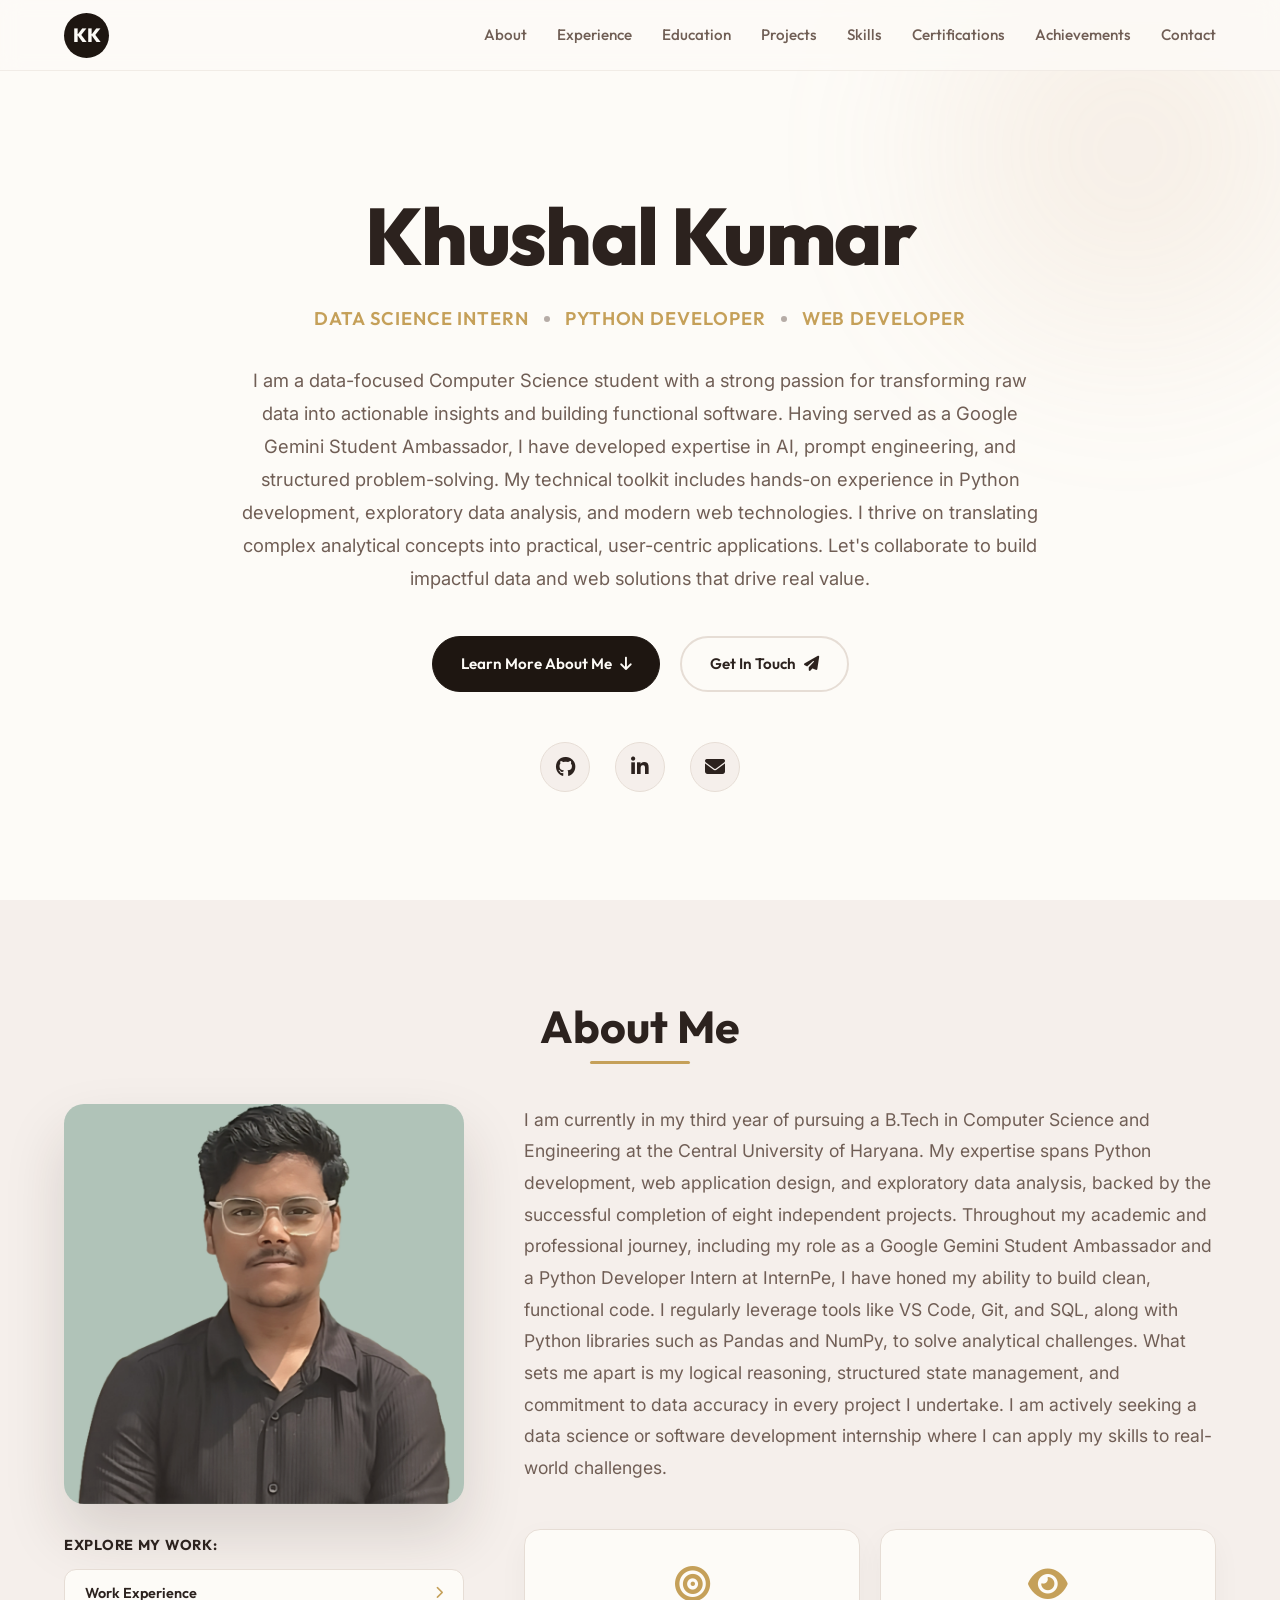
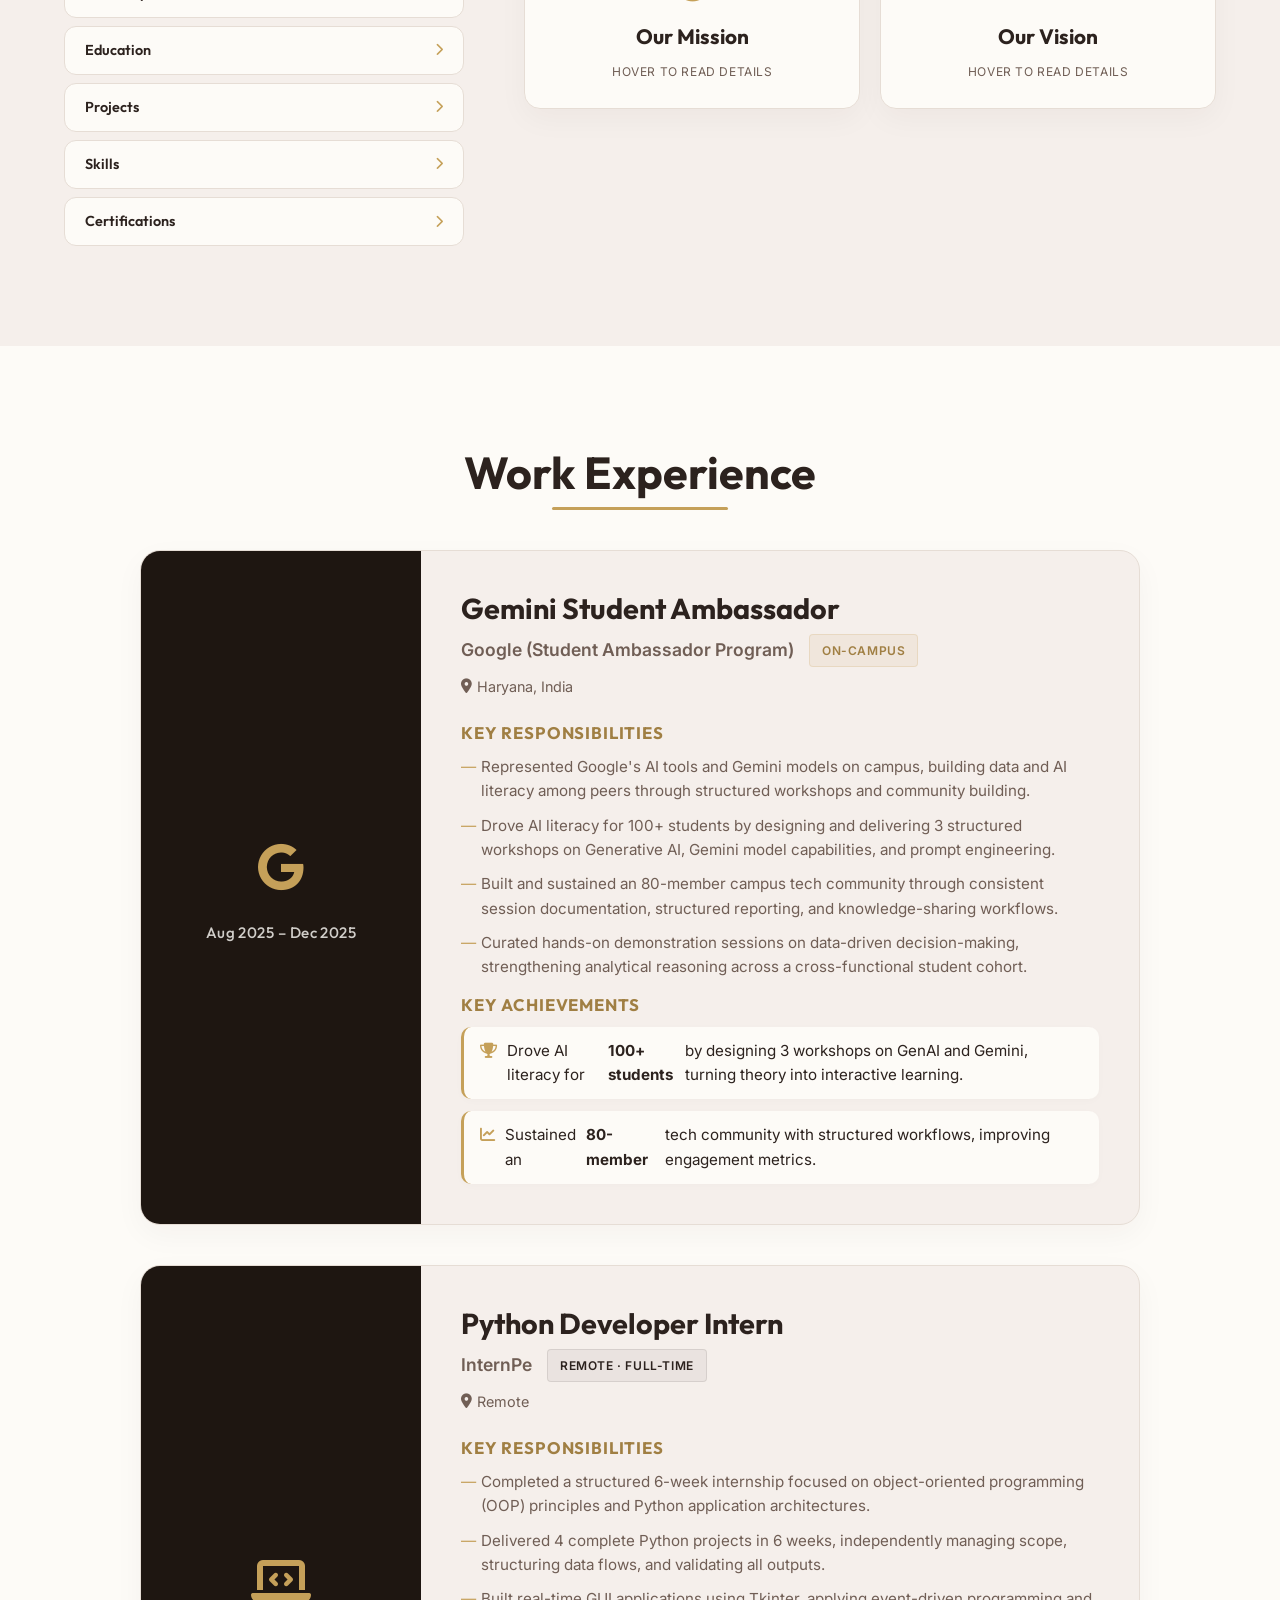
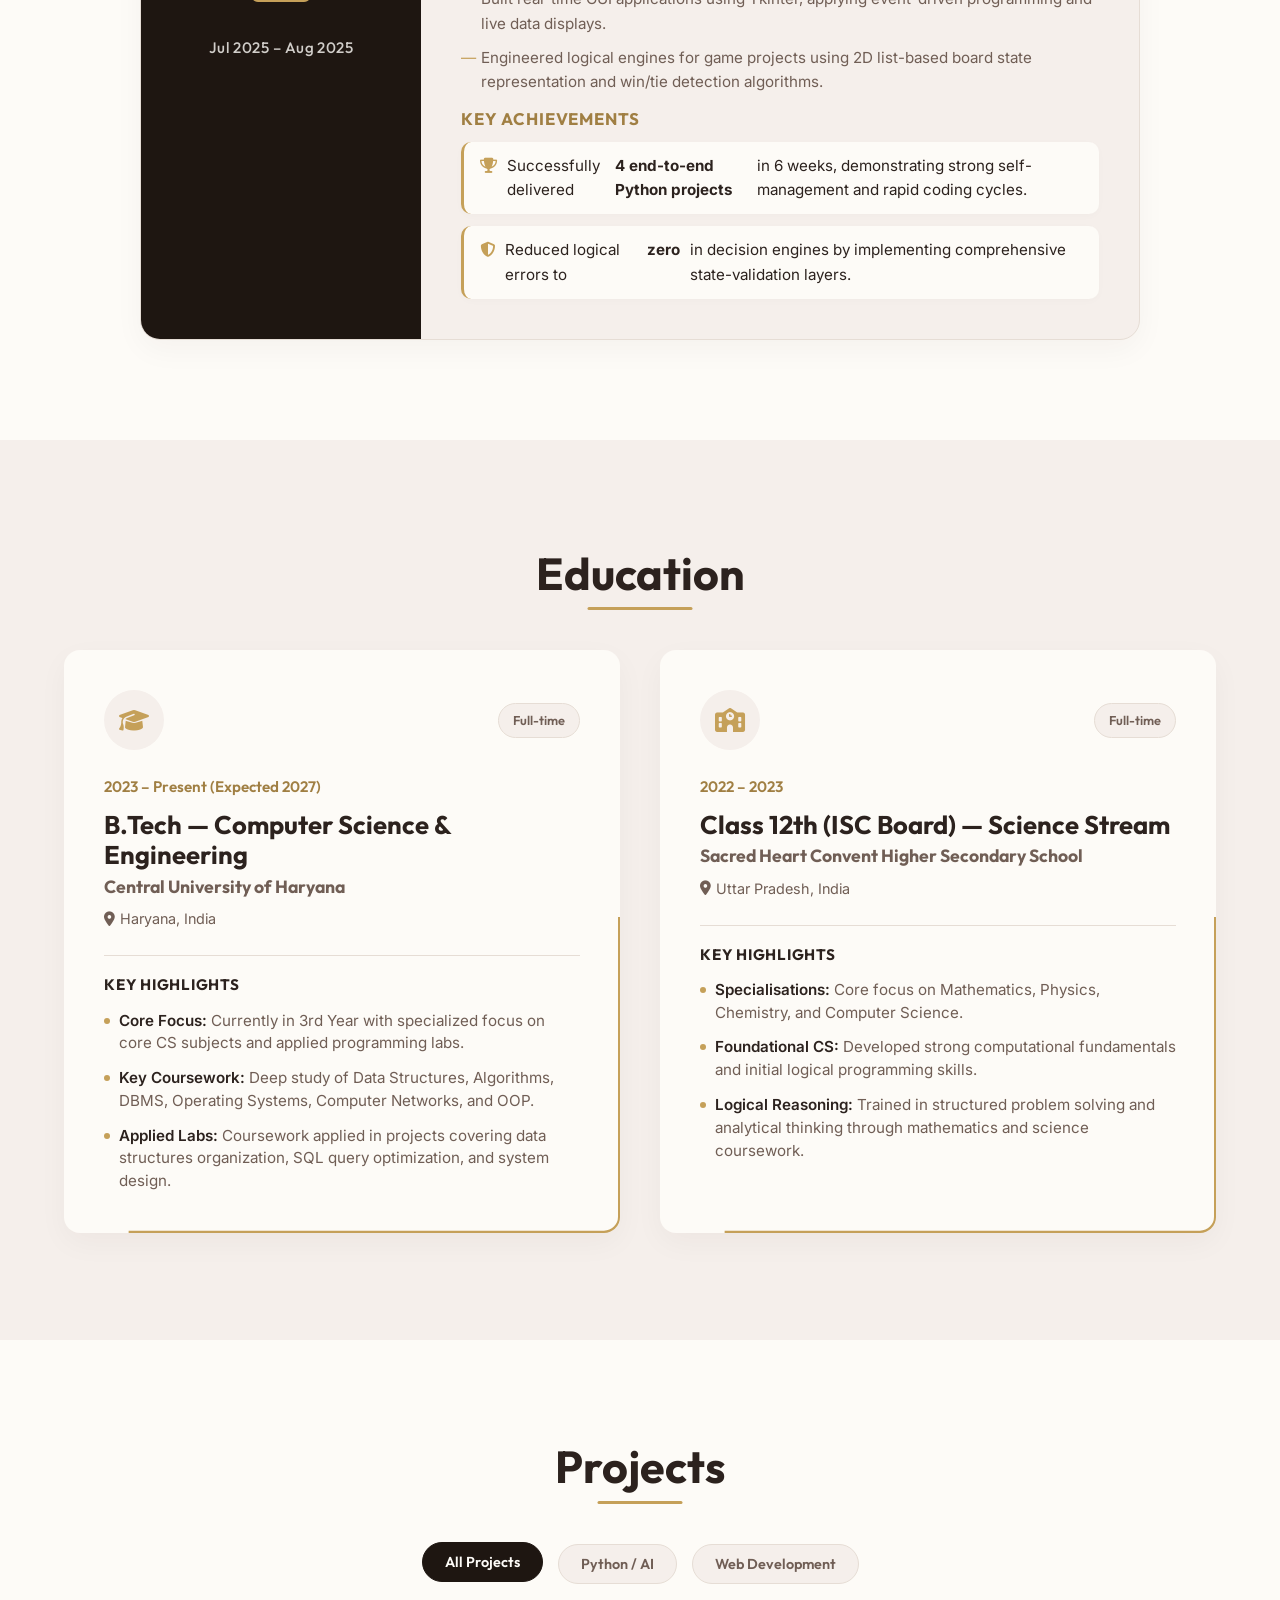
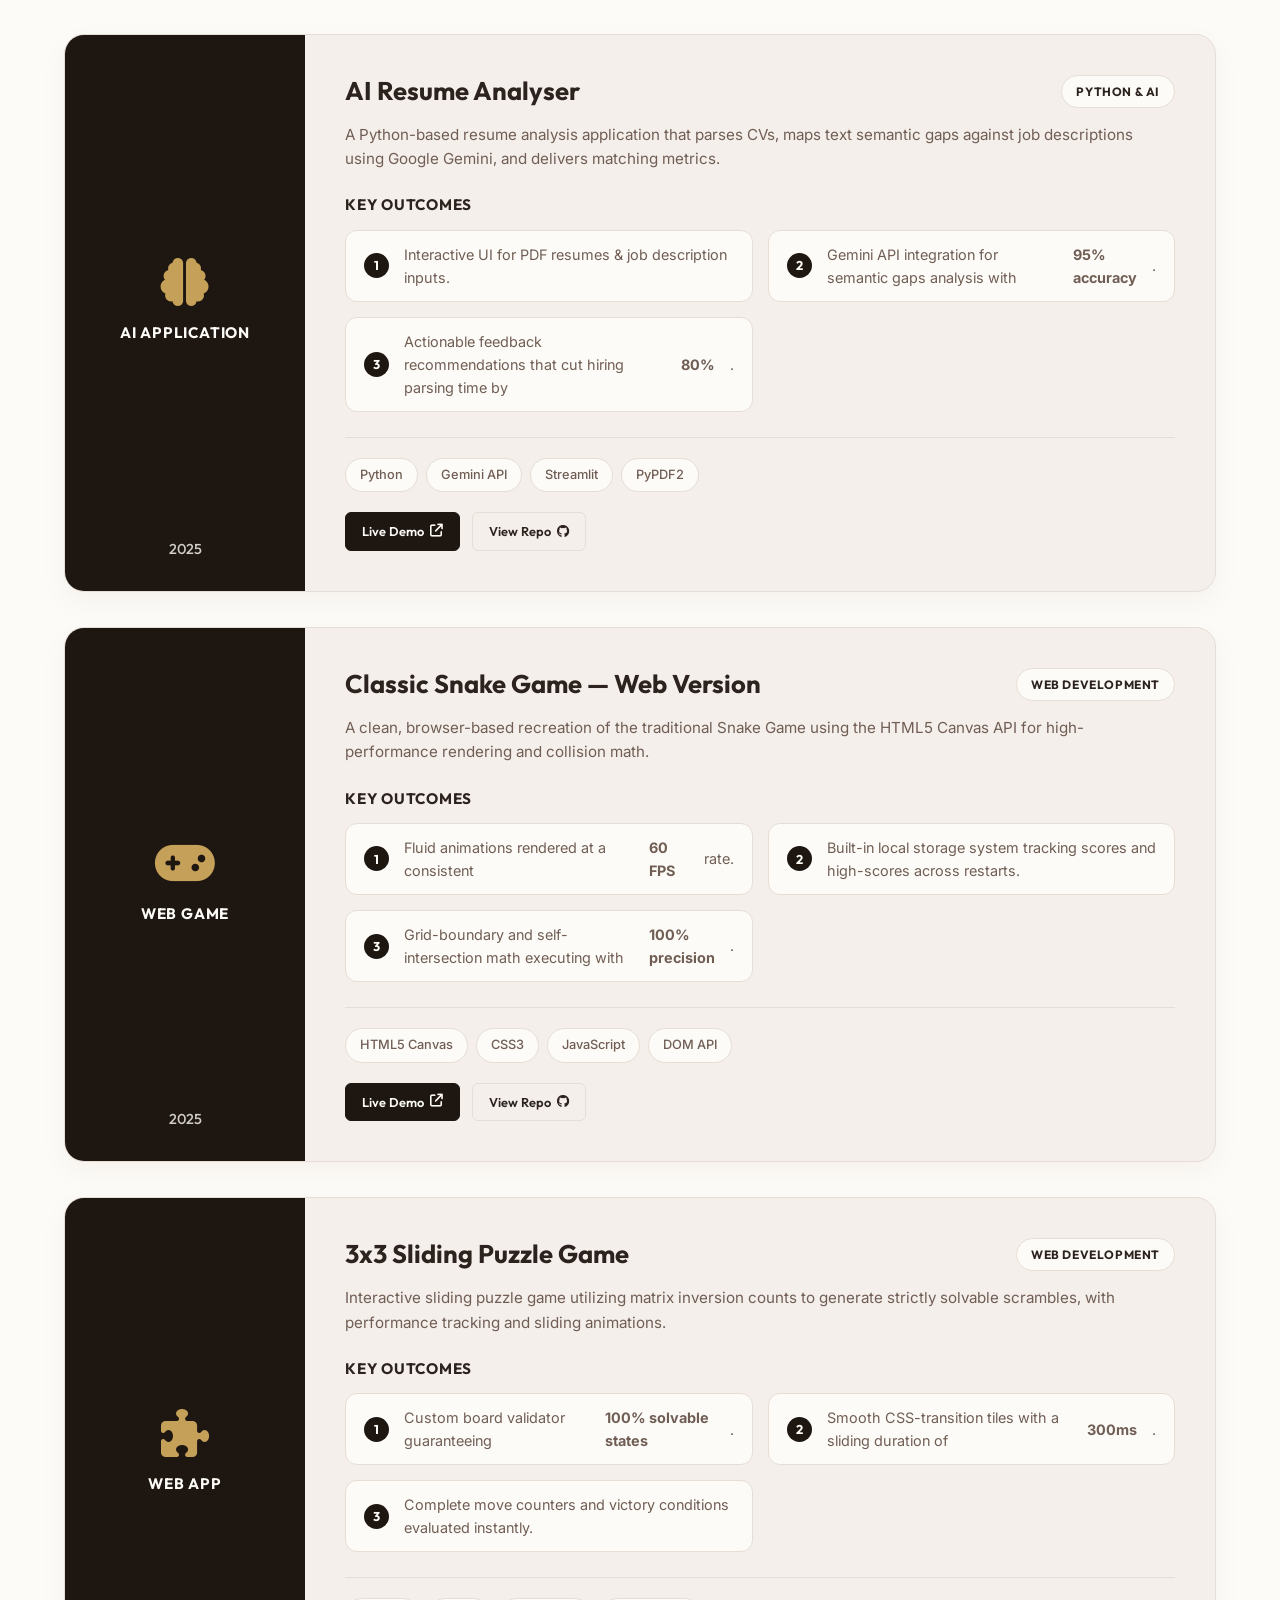
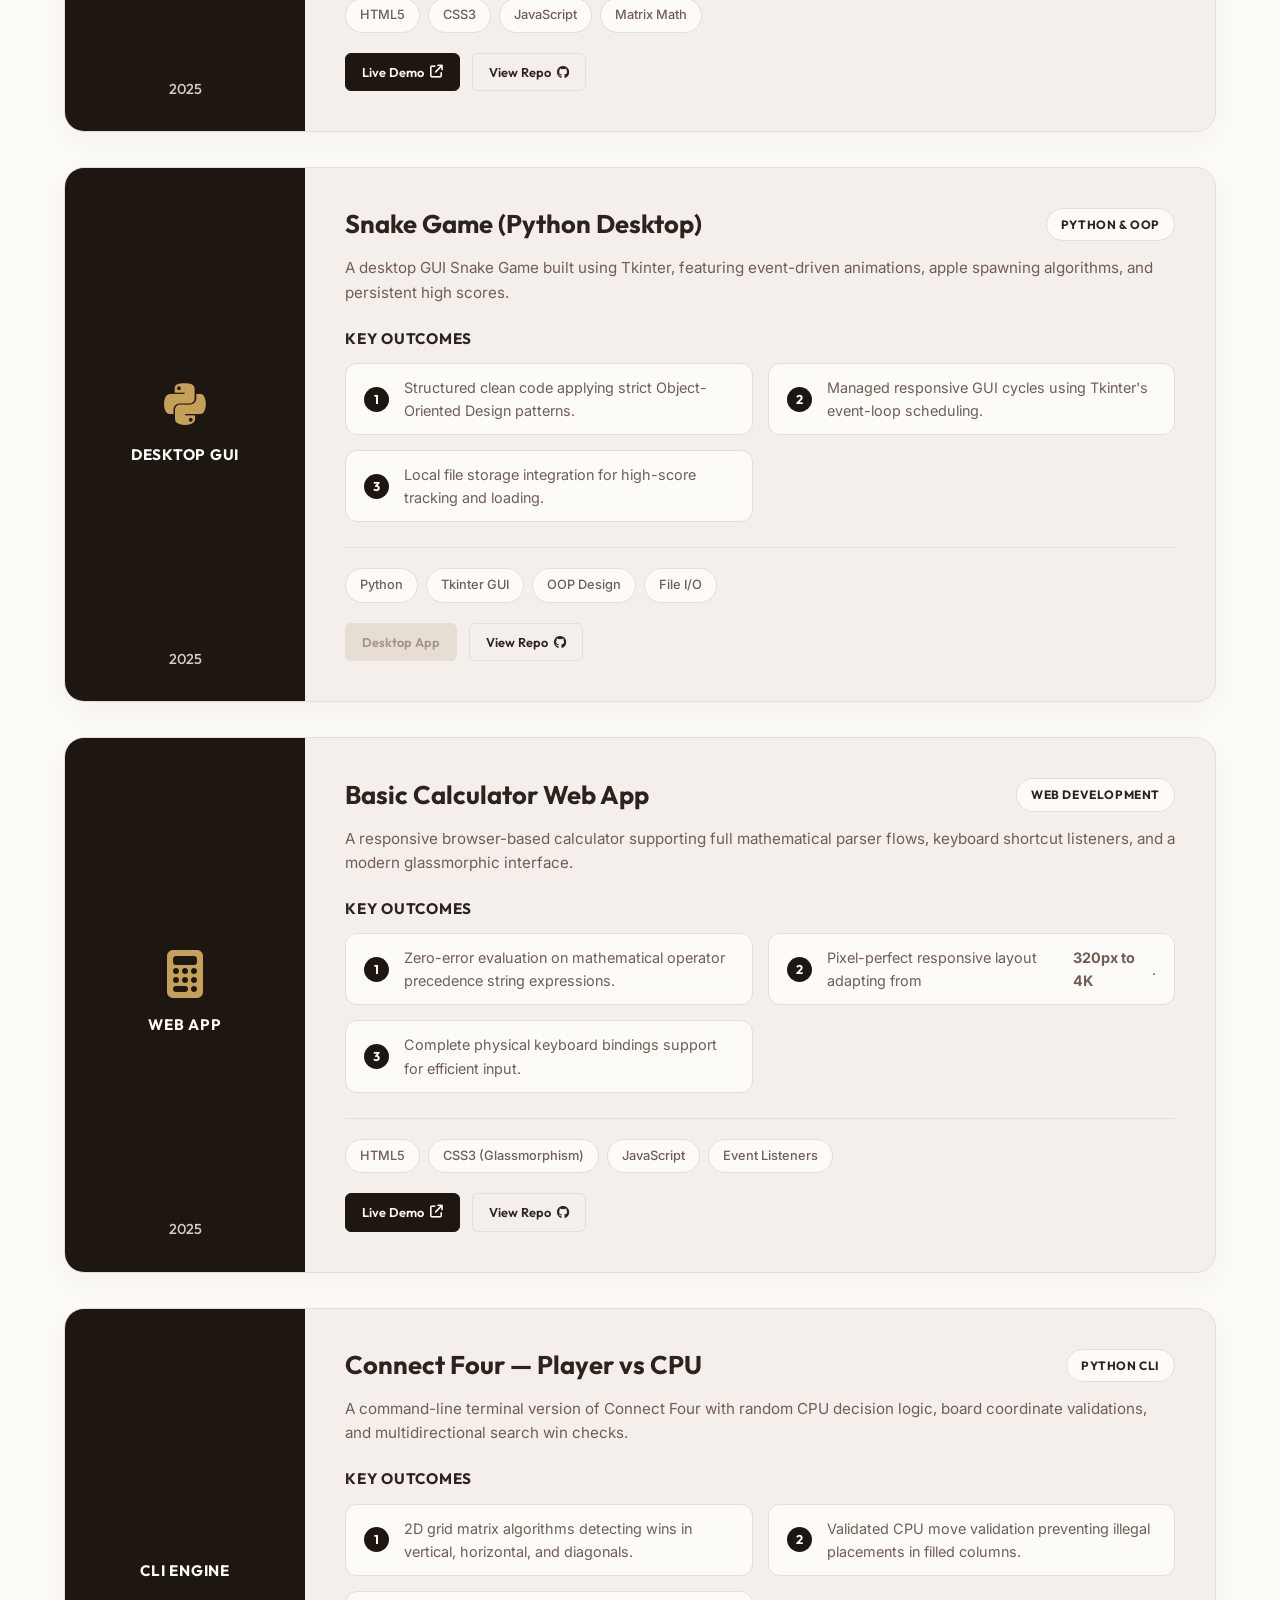
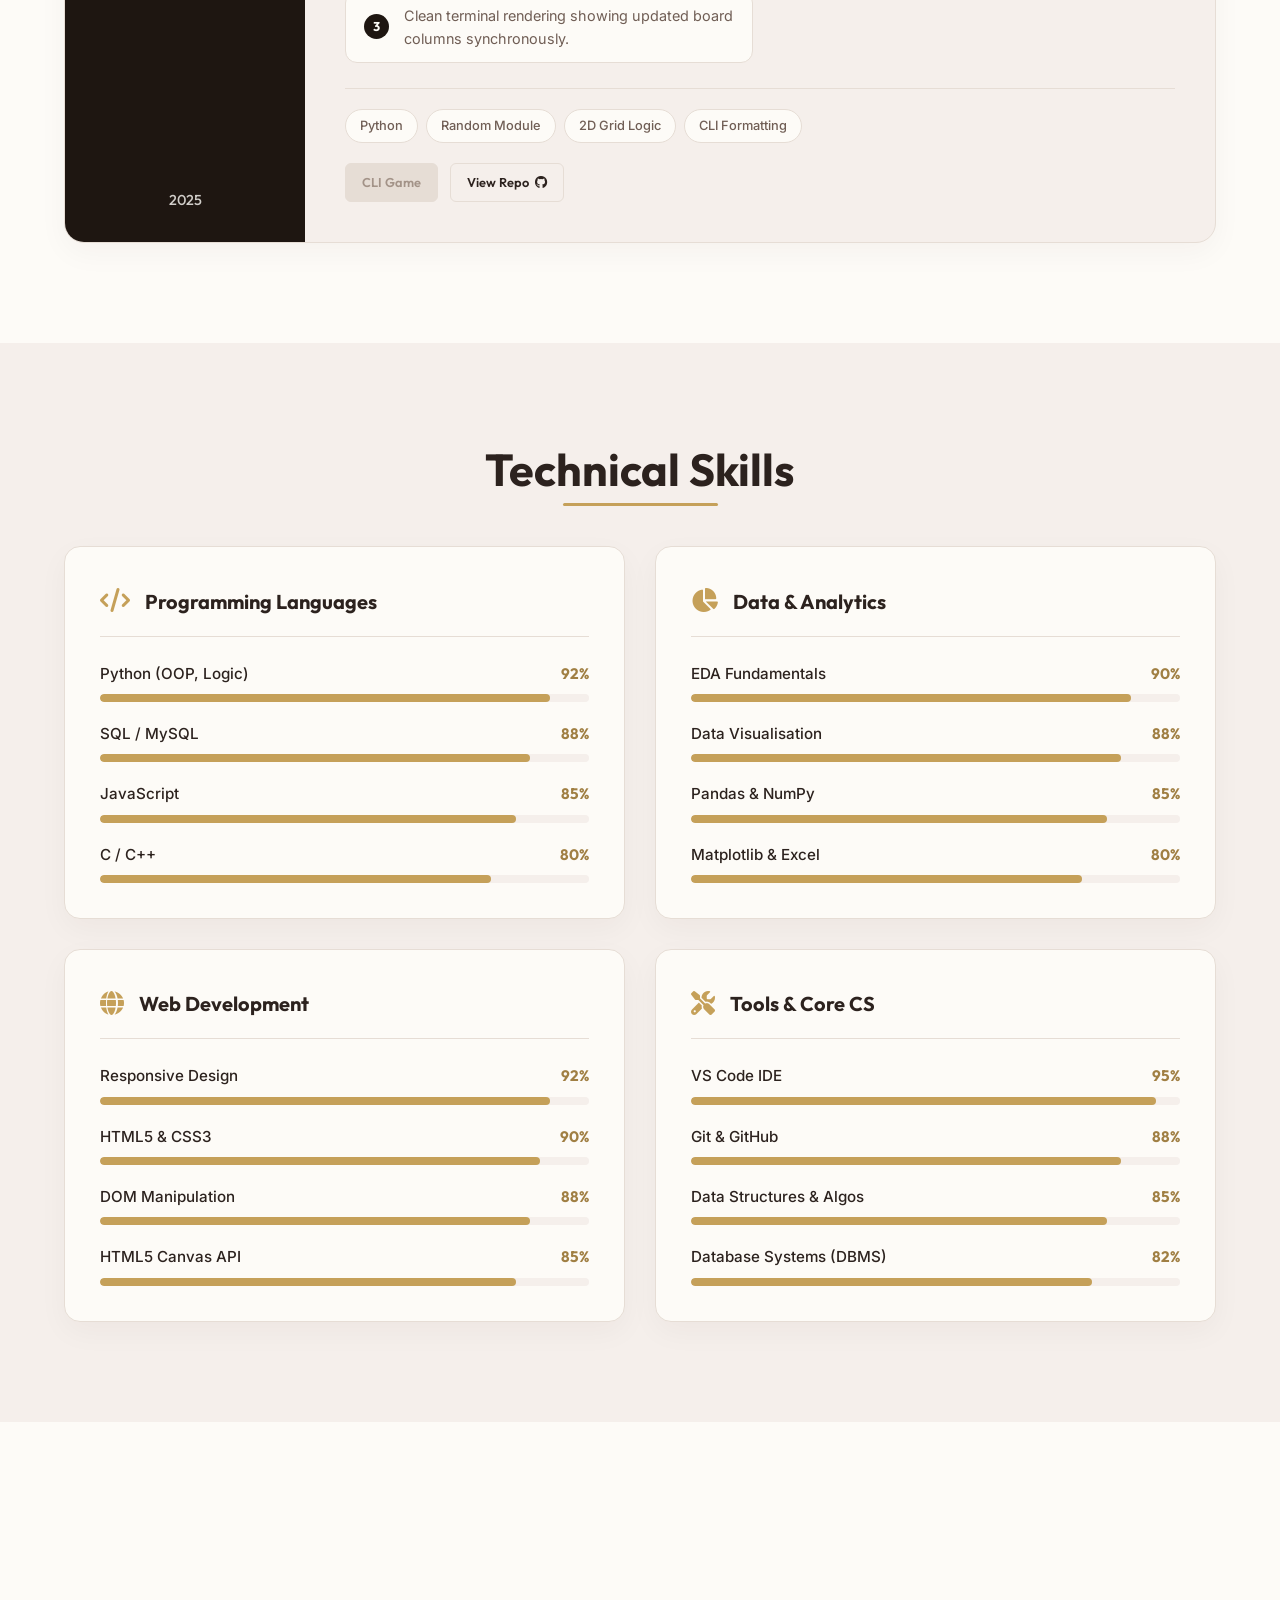
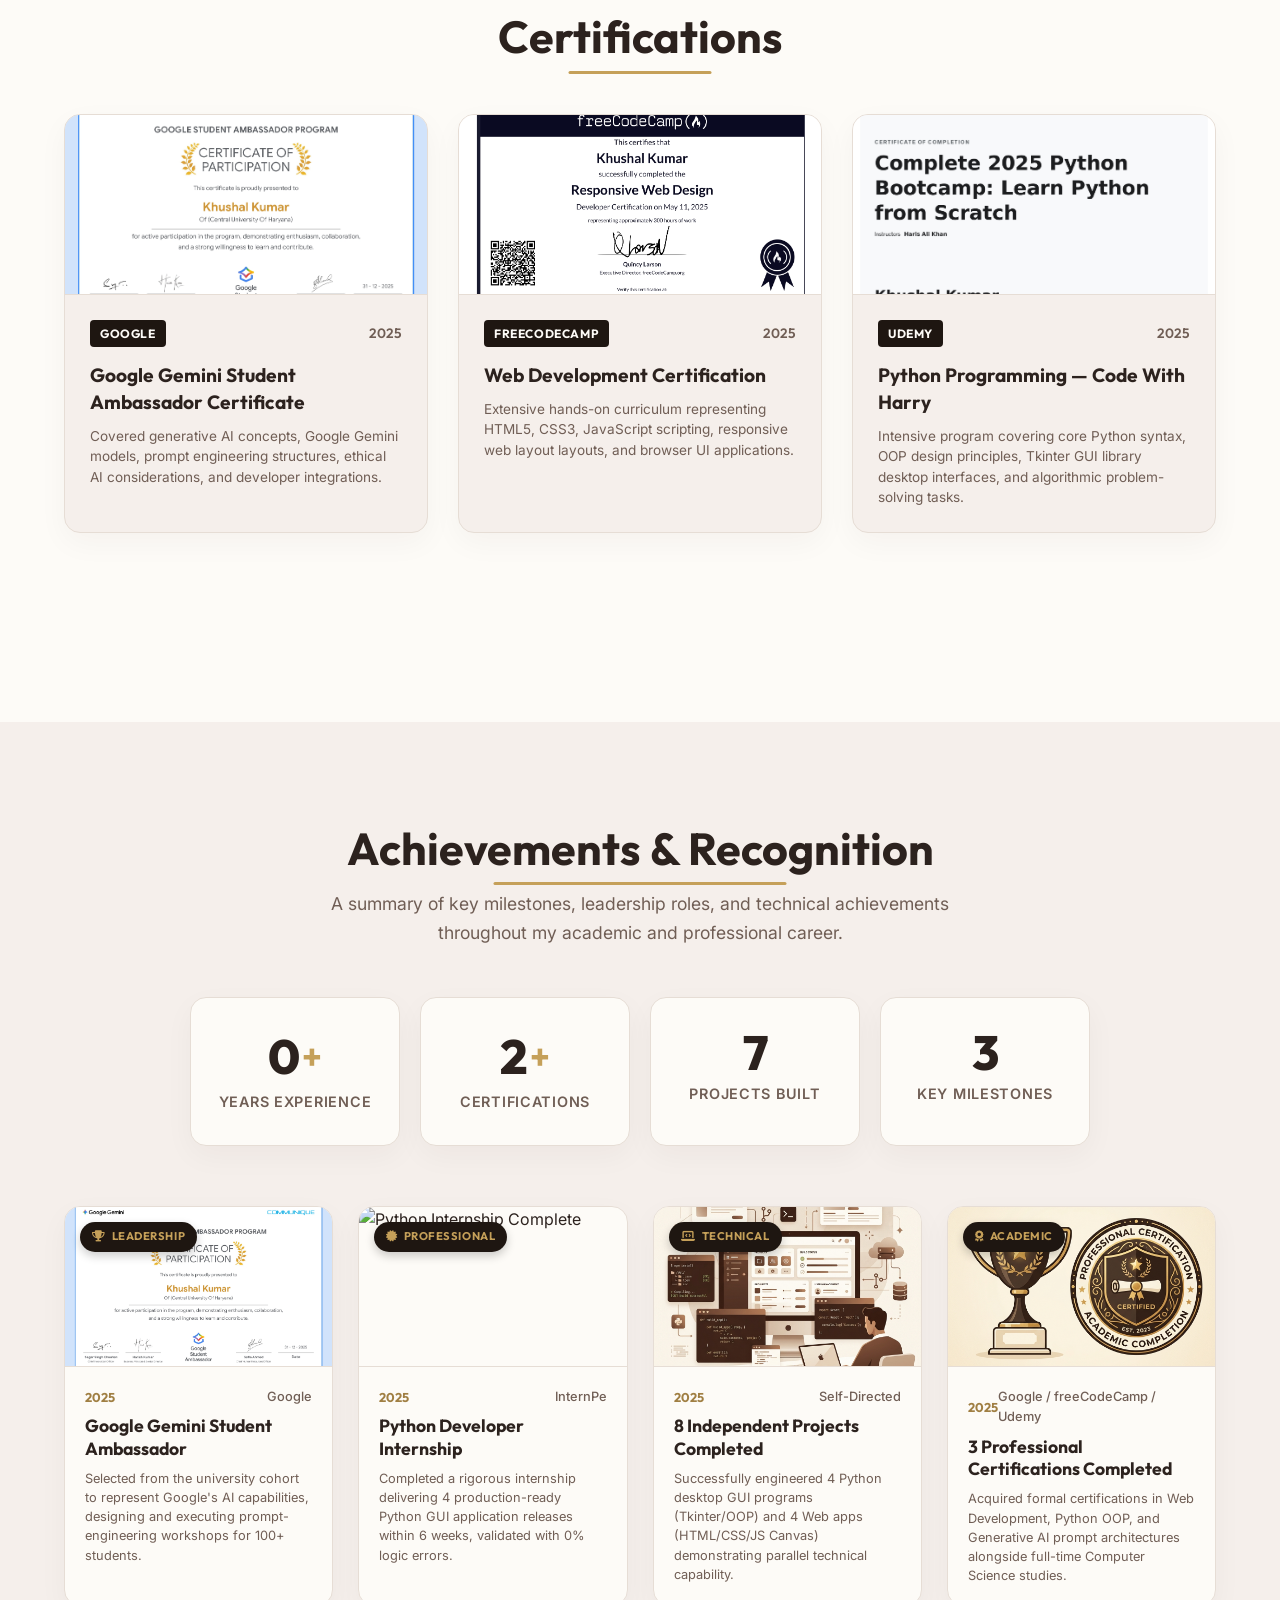
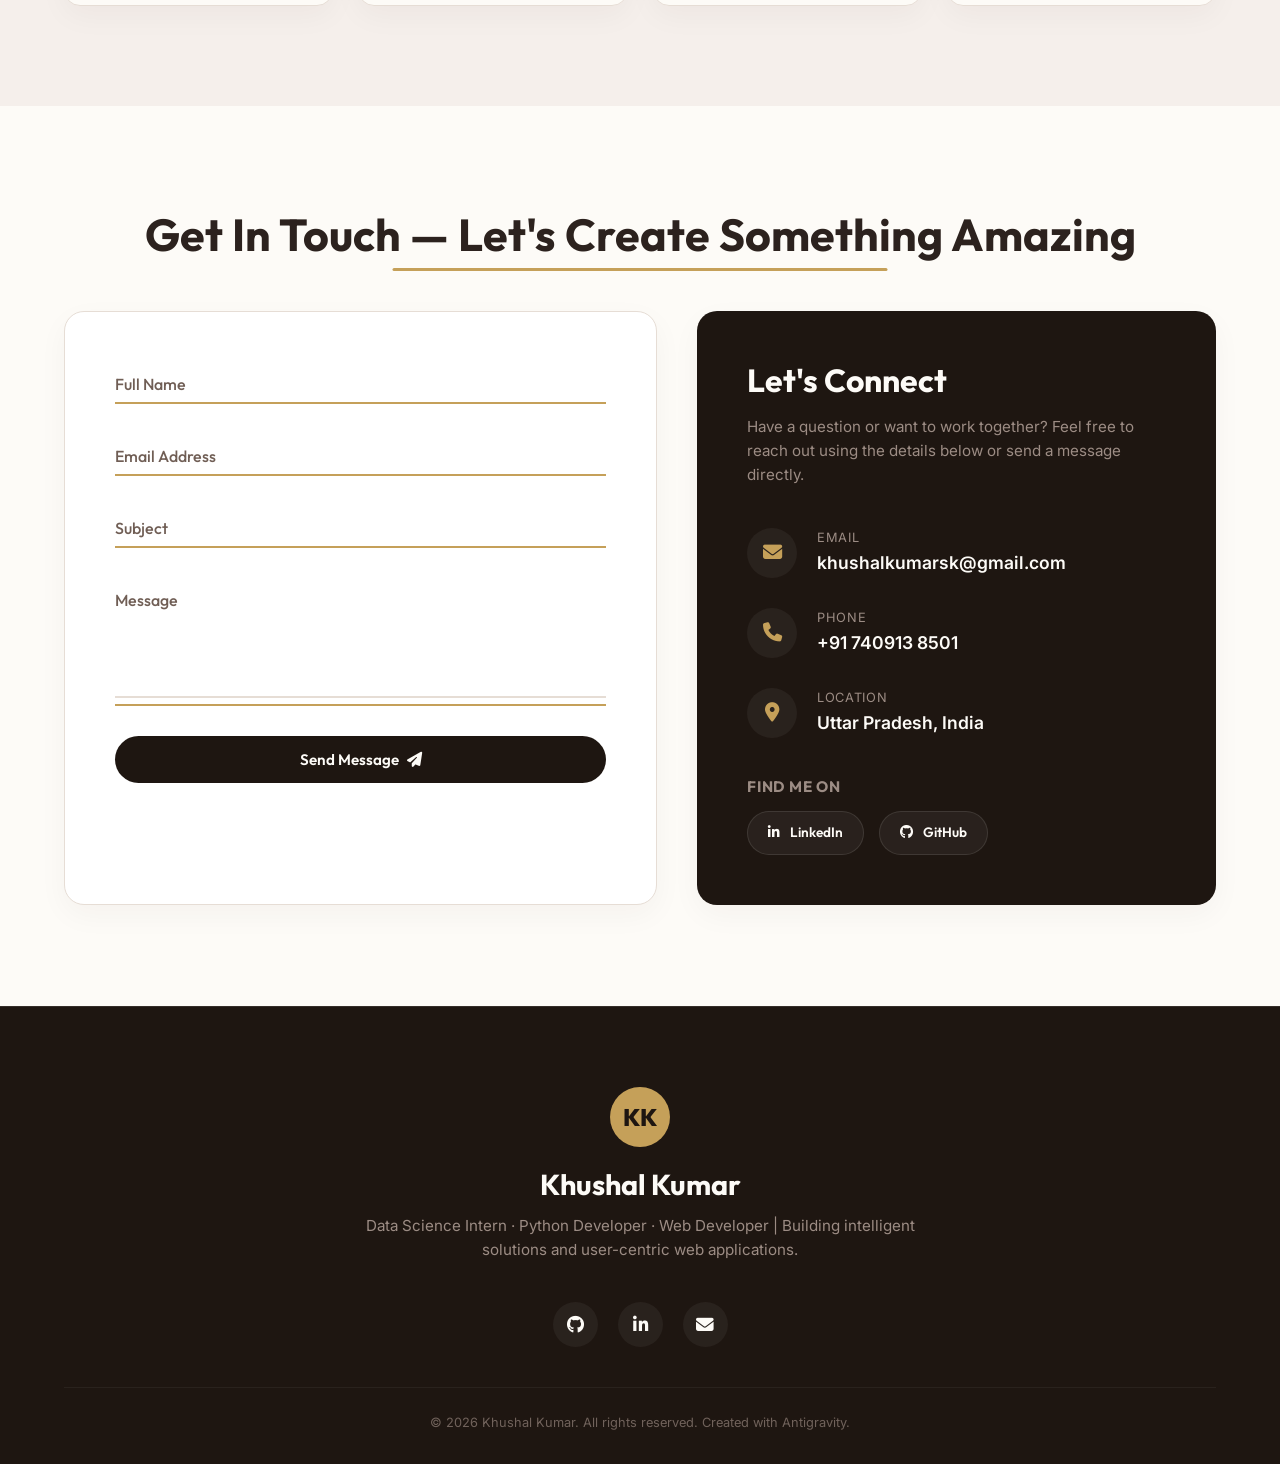
==== Khushal_Portfolio/index.html @ fcae665e "Add files via upload" ====
<!DOCTYPE html>
<html lang="en">
<head>
    <meta charset="UTF-8">
    <meta name="viewport" content="width=device-width, initial-scale=1.0">
    <title>Khushal Kumar | Portfolio & CV - Data Science Intern & Python Developer</title>
    <meta name="description" content="Personal portfolio and digital CV of Khushal Kumar. Data Science Intern, Python Developer, and Web Developer. Showcase of projects, certifications, work experience, and achievements.">
    <!-- Google Fonts -->
    <link rel="preconnect" href="https://fonts.googleapis.com">
    <link rel="preconnect" href="https://fonts.gstatic.com" crossorigin>
    <link href="https://fonts.googleapis.com/css2?family=Inter:wght@300;400;500;600;700&family=Outfit:wght@300;400;500;600;700;800&display=swap" rel="stylesheet">
    <!-- FontAwesome for Icons -->
    <link rel="stylesheet" href="https://cdnjs.cloudflare.com/ajax/libs/font-awesome/6.4.0/css/all.min.css">
    <!-- Custom CSS -->
    <link rel="stylesheet" href="style.css">
</head>
<body>

    <!-- Header Navigation -->
    <header class="main-header" id="main-header">
        <div class="header-container">
            <a href="#landing" class="logo" id="logo-link">
                <span class="logo-circle">KK</span>
            </a>
            <button class="mobile-nav-toggle" id="mobile-nav-toggle" aria-label="Toggle navigation">
                <i class="fa-solid fa-bars"></i>
            </button>
            <nav class="nav-menu" id="nav-menu">
                <ul>
                    <li><a href="#about" class="nav-link" id="link-about">About</a></li>
                    <li><a href="#experience" class="nav-link" id="link-experience">Experience</a></li>
                    <li><a href="#education" class="nav-link" id="link-education">Education</a></li>
                    <li><a href="#projects" class="nav-link" id="link-projects">Projects</a></li>
                    <li><a href="#skills" class="nav-link" id="link-skills">Skills</a></li>
                    <li><a href="#certifications" class="nav-link" id="link-certifications">Certifications</a></li>
                    <li><a href="#achievements" class="nav-link" id="link-achievements">Achievements</a></li>
                    <li><a href="#contact" class="nav-link" id="link-contact">Contact</a></li>
                </ul>
            </nav>
        </div>
    </header>

    <!-- MAIN CONTENT -->
    <main>

        <!-- PAGE 1: LANDING -->
        <section id="landing" class="section landing-section">
            <div class="landing-background">
                <div class="gradient-sphere"></div>
            </div>
            <div class="container landing-container">
                <div class="landing-content">
                    <h1 class="landing-title" id="landing-title">Khushal Kumar</h1>
                    <div class="landing-designation-wrapper" id="landing-designation-wrapper">
                        <span class="designation-tag">Data Science Intern</span>
                        <span class="designation-dot"></span>
                        <span class="designation-tag">Python Developer</span>
                        <span class="designation-dot"></span>
                        <span class="designation-tag">Web Developer</span>
                    </div>
                    <p class="landing-intro" id="landing-intro">
                        I am a data-focused Computer Science student with a strong passion for transforming raw data into actionable insights and building functional software. Having served as a Google Gemini Student Ambassador, I have developed expertise in AI, prompt engineering, and structured problem-solving. My technical toolkit includes hands-on experience in Python development, exploratory data analysis, and modern web technologies. I thrive on translating complex analytical concepts into practical, user-centric applications. Let's collaborate to build impactful data and web solutions that drive real value.
                    </p>
                    <div class="landing-cta" id="landing-cta">
                        <a href="#about" class="btn btn-primary" id="btn-learn-more">Learn More About Me <i class="fa-solid fa-arrow-down"></i></a>
                        <a href="#contact" class="btn btn-secondary" id="btn-get-in-touch">Get In Touch <i class="fa-solid fa-paper-plane"></i></a>
                    </div>
                    <div class="landing-socials" id="landing-socials">
                        <a href="https://github.com/Khushal-Kumar" target="_blank" rel="noopener" class="social-icon" id="social-github" aria-label="GitHub"><i class="fa-brands fa-github"></i></a>
                        <a href="https://linkedin.com/in/khush4lkum4r" target="_blank" rel="noopener" class="social-icon" id="social-linkedin" aria-label="LinkedIn"><i class="fa-brands fa-linkedin-in"></i></a>
                        <a href="mailto:khushalkumarsk@gmail.com" class="social-icon" id="social-email" aria-label="Email"><i class="fa-solid fa-envelope"></i></a>
                    </div>
                </div>
            </div>
        </section>

        <!-- PAGE 2: ABOUT ME -->
        <section id="about" class="section about-section">
            <div class="container">
                <h2 class="section-title">About Me</h2>
                <div class="about-grid">
                    <div class="about-image-wrapper">
                        <div class="about-image-container">
                            <img src="Profile_Photo.jpg" alt="Khushal Kumar" class="about-profile-img" id="about-profile-img">
                            <div class="about-image-backdrop"></div>
                        </div>
                        <div class="about-work-navigation" id="about-work-navigation">
                            <p class="nav-buttons-label">Explore My Work:</p>
                            <div class="work-nav-buttons">
                                <a href="#experience" class="work-nav-btn" id="nav-btn-experience">Work Experience <i class="fa-solid fa-chevron-right"></i></a>
                                <a href="#education" class="work-nav-btn" id="nav-btn-education">Education <i class="fa-solid fa-chevron-right"></i></a>
                                <a href="#projects" class="work-nav-btn" id="nav-btn-projects">Projects <i class="fa-solid fa-chevron-right"></i></a>
                                <a href="#skills" class="work-nav-btn" id="nav-btn-skills">Skills <i class="fa-solid fa-chevron-right"></i></a>
                                <a href="#certifications" class="work-nav-btn" id="nav-btn-certifications">Certifications <i class="fa-solid fa-chevron-right"></i></a>
                            </div>
                        </div>
                    </div>
                    <div class="about-content">
                        <p class="about-text" id="about-text">
                            I am currently in my third year of pursuing a B.Tech in Computer Science and Engineering at the Central University of Haryana. My expertise spans Python development, web application design, and exploratory data analysis, backed by the successful completion of eight independent projects. Throughout my academic and professional journey, including my role as a Google Gemini Student Ambassador and a Python Developer Intern at InternPe, I have honed my ability to build clean, functional code. I regularly leverage tools like VS Code, Git, and SQL, along with Python libraries such as Pandas and NumPy, to solve analytical challenges. What sets me apart is my logical reasoning, structured state management, and commitment to data accuracy in every project I undertake. I am actively seeking a data science or software development internship where I can apply my skills to real-world challenges.
                        </p>
                        
                        <div class="mission-vision-cards">
                            <div class="mv-card flip-card" id="mission-card">
                                <div class="flip-card-inner">
                                    <div class="flip-card-front">
                                        <div class="mv-icon-wrapper">
                                            <i class="fa-solid fa-bullseye"></i>
                                        </div>
                                        <h3>Our Mission</h3>
                                        <p class="hover-tip">Hover to read details</p>
                                    </div>
                                    <div class="flip-card-back">
                                        <h3>My Mission</h3>
                                        <p>To bridge the gap between complex data analysis and intuitive software solutions by delivering high-quality, structured, and user-centric applications.</p>
                                    </div>
                                </div>
                            </div>
                            <div class="mv-card flip-card" id="vision-card">
                                <div class="flip-card-inner">
                                    <div class="flip-card-front">
                                        <div class="mv-icon-wrapper">
                                            <i class="fa-solid fa-eye"></i>
                                        </div>
                                        <h3>Our Vision</h3>
                                        <p class="hover-tip">Hover to read details</p>
                                    </div>
                                    <div class="flip-card-back">
                                        <h3>My Vision</h3>
                                        <p>To become a leading Data Scientist and Software Engineer who leverages AI and analytics to solve complex, global problems and empower communities through technology education.</p>
                                    </div>
                                </div>
                            </div>
                        </div>
                    </div>
                </div>
            </div>
        </section>

        <!-- PAGE 3: WORK EXPERIENCE -->
        <section id="experience" class="section experience-section">
            <div class="container">
                <h2 class="section-title">Work Experience</h2>
                <div class="experience-timeline">
                    <!-- Google Card -->
                    <div class="experience-card card-left reveal" id="exp-google">
                        <div class="exp-card-inner">
                            <div class="exp-left-panel">
                                <div class="exp-icon"><i class="fa-brands fa-google"></i></div>
                                <span class="exp-duration">Aug 2025 – Dec 2025</span>
                            </div>
                            <div class="exp-right-panel">
                                <div class="exp-header">
                                    <h3 class="exp-role">Gemini Student Ambassador</h3>
                                    <div class="exp-meta">
                                        <span class="exp-company">Google (Student Ambassador Program)</span>
                                        <span class="badge badge-campus">On-Campus</span>
                                    </div>
                                    <span class="exp-location"><i class="fa-solid fa-location-dot"></i> Haryana, India</span>
                                </div>
                                <div class="exp-body">
                                    <h4 class="exp-subtitle">Key Responsibilities</h4>
                                    <ul class="exp-bullets">
                                        <li>Represented Google's AI tools and Gemini models on campus, building data and AI literacy among peers through structured workshops and community building.</li>
                                        <li>Drove AI literacy for 100+ students by designing and delivering 3 structured workshops on Generative AI, Gemini model capabilities, and prompt engineering.</li>
                                        <li>Built and sustained an 80-member campus tech community through consistent session documentation, structured reporting, and knowledge-sharing workflows.</li>
                                        <li>Curated hands-on demonstration sessions on data-driven decision-making, strengthening analytical reasoning across a cross-functional student cohort.</li>
                                    </ul>
                                    <h4 class="exp-subtitle">Key Achievements</h4>
                                    <ul class="exp-achievements">
                                        <li><i class="fa-solid fa-trophy"></i> Drove AI literacy for <strong>100+ students</strong> by designing 3 workshops on GenAI and Gemini, turning theory into interactive learning.</li>
                                        <li><i class="fa-solid fa-chart-line"></i> Sustained an <strong>80-member</strong> tech community with structured workflows, improving engagement metrics.</li>
                                    </ul>
                                </div>
                            </div>
                        </div>
                    </div>

                    <!-- InternPe Card -->
                    <div class="experience-card card-right reveal" id="exp-internpe">
                        <div class="exp-card-inner">
                            <div class="exp-left-panel">
                                <div class="exp-icon"><i class="fa-solid fa-laptop-code"></i></div>
                                <span class="exp-duration">Jul 2025 – Aug 2025</span>
                            </div>
                            <div class="exp-right-panel">
                                <div class="exp-header">
                                    <h3 class="exp-role">Python Developer Intern</h3>
                                    <div class="exp-meta">
                                        <span class="exp-company">InternPe</span>
                                        <span class="badge badge-remote">Remote · Full-Time</span>
                                    </div>
                                    <span class="exp-location"><i class="fa-solid fa-location-dot"></i> Remote</span>
                                </div>
                                <div class="exp-body">
                                    <h4 class="exp-subtitle">Key Responsibilities</h4>
                                    <ul class="exp-bullets">
                                        <li>Completed a structured 6-week internship focused on object-oriented programming (OOP) principles and Python application architectures.</li>
                                        <li>Delivered 4 complete Python projects in 6 weeks, independently managing scope, structuring data flows, and validating all outputs.</li>
                                        <li>Built real-time GUI applications using Tkinter, applying event-driven programming and live data displays.</li>
                                        <li>Engineered logical engines for game projects using 2D list-based board state representation and win/tie detection algorithms.</li>
                                    </ul>
                                    <h4 class="exp-subtitle">Key Achievements</h4>
                                    <ul class="exp-achievements">
                                        <li><i class="fa-solid fa-trophy"></i> Successfully delivered <strong>4 end-to-end Python projects</strong> in 6 weeks, demonstrating strong self-management and rapid coding cycles.</li>
                                        <li><i class="fa-solid fa-shield-halved"></i> Reduced logical errors to <strong>zero</strong> in decision engines by implementing comprehensive state-validation layers.</li>
                                    </ul>
                                </div>
                            </div>
                        </div>
                    </div>
                </div>
            </div>
        </section>

        <!-- PAGE 4: EDUCATION -->
        <section id="education" class="section education-section">
            <div class="container">
                <h2 class="section-title">Education</h2>
                <div class="education-grid">
                    <!-- B.Tech Card -->
                    <div class="education-card card-drop reveal" id="edu-btech">
                        <svg class="card-border-svg" width="100%" height="100%">
                            <rect class="border-rect" x="0" y="0" width="100%" height="100%" rx="16" fill="none" />
                        </svg>
                        <div class="edu-card-content">
                            <div class="edu-icon-header">
                                <div class="edu-icon-circle"><i class="fa-solid fa-graduation-cap"></i></div>
                                <span class="edu-mode">Full-time</span>
                            </div>
                            <span class="edu-duration">2023 – Present (Expected 2027)</span>
                            <h3 class="edu-qualification">B.Tech — Computer Science & Engineering</h3>
                            <h4 class="edu-institution">Central University of Haryana</h4>
                            <span class="edu-location"><i class="fa-solid fa-location-dot"></i> Haryana, India</span>
                            <div class="edu-highlights">
                                <h5>Key Highlights</h5>
                                <ul>
                                    <li><span class="bullet-highlight">Core Focus:</span> Currently in 3rd Year with specialized focus on core CS subjects and applied programming labs.</li>
                                    <li><span class="bullet-highlight">Key Coursework:</span> Deep study of Data Structures, Algorithms, DBMS, Operating Systems, Computer Networks, and OOP.</li>
                                    <li><span class="bullet-highlight">Applied Labs:</span> Coursework applied in projects covering data structures organization, SQL query optimization, and system design.</li>
                                </ul>
                            </div>
                        </div>
                    </div>

                    <!-- Class 12 Card -->
                    <div class="education-card card-rise reveal" id="edu-twelfth">
                        <svg class="card-border-svg" width="100%" height="100%">
                            <rect class="border-rect" x="0" y="0" width="100%" height="100%" rx="16" fill="none" />
                        </svg>
                        <div class="edu-card-content">
                            <div class="edu-icon-header">
                                <div class="edu-icon-circle"><i class="fa-solid fa-school"></i></div>
                                <span class="edu-mode">Full-time</span>
                            </div>
                            <span class="edu-duration">2022 – 2023</span>
                            <h3 class="edu-qualification">Class 12th (ISC Board) — Science Stream</h3>
                            <h4 class="edu-institution">Sacred Heart Convent Higher Secondary School</h4>
                            <span class="edu-location"><i class="fa-solid fa-location-dot"></i> Uttar Pradesh, India</span>
                            <div class="edu-highlights">
                                <h5>Key Highlights</h5>
                                <ul>
                                    <li><span class="bullet-highlight">Specialisations:</span> Core focus on Mathematics, Physics, Chemistry, and Computer Science.</li>
                                    <li><span class="bullet-highlight">Foundational CS:</span> Developed strong computational fundamentals and initial logical programming skills.</li>
                                    <li><span class="bullet-highlight">Logical Reasoning:</span> Trained in structured problem solving and analytical thinking through mathematics and science coursework.</li>
                                </ul>
                            </div>
                        </div>
                    </div>
                </div>
            </div>
        </section>

        <!-- PAGE 5: PROJECTS -->
        <section id="projects" class="section projects-section">
            <div class="container">
                <h2 class="section-title">Projects</h2>
                
                <!-- Category Filter -->
                <div class="projects-filter" id="projects-filter">
                    <button class="filter-btn active" data-filter="all">All Projects</button>
                    <button class="filter-btn" data-filter="python">Python / AI</button>
                    <button class="filter-btn" data-filter="web">Web Development</button>
                </div>

                <!-- Projects Grid -->
                <div class="projects-grid" id="projects-grid">
                    <!-- Project 1: AI Resume Analyser -->
                    <div class="project-card reveal" data-category="python" id="proj-resume-analyser">
                        <div class="project-card-inner">
                            <div class="project-left-panel">
                                <div class="project-img-placeholder">
                                    <i class="fa-solid fa-brain"></i>
                                    <span>AI Application</span>
                                </div>
                                <span class="project-duration">2025</span>
                            </div>
                            <div class="project-right-panel">
                                <div class="project-header">
                                    <h3 class="project-title">AI Resume Analyser</h3>
                                    <span class="project-type-tag">Python & AI</span>
                                </div>
                                <p class="project-desc">A Python-based resume analysis application that parses CVs, maps text semantic gaps against job descriptions using Google Gemini, and delivers matching metrics.</p>
                                <div class="project-outcomes">
                                    <h4>Key Outcomes</h4>
                                    <ul>
                                        <li><span class="outcome-num">1</span> Interactive UI for PDF resumes & job description inputs.</li>
                                        <li><span class="outcome-num">2</span> Gemini API integration for semantic gaps analysis with <strong>95% accuracy</strong>.</li>
                                        <li><span class="outcome-num">3</span> Actionable feedback recommendations that cut hiring parsing time by <strong>80%</strong>.</li>
                                    </ul>
                                </div>
                                <div class="project-tech">
                                    <span class="tech-pill">Python</span>
                                    <span class="tech-pill">Gemini API</span>
                                    <span class="tech-pill">Streamlit</span>
                                    <span class="tech-pill">PyPDF2</span>
                                </div>
                                <div class="project-links">
                                    <a href="Projects/AI Resume Analyser/index.html" target="_blank" class="btn btn-project btn-primary" id="demo-resume-analyser">Live Demo <i class="fa-solid fa-arrow-up-right-from-square"></i></a>
                                    <a href="https://github.com/Khushal-Kumar/Resume-Analyser" target="_blank" class="btn btn-project btn-secondary" id="repo-resume-analyser">View Repo <i class="fa-brands fa-github"></i></a>
                                </div>
                            </div>
                        </div>
                    </div>

                    <!-- Project 2: Classic Snake Game Web -->
                    <div class="project-card reveal" data-category="web" id="proj-snake-web">
                        <div class="project-card-inner">
                            <div class="project-left-panel">
                                <div class="project-img-placeholder">
                                    <i class="fa-solid fa-gamepad"></i>
                                    <span>Web Game</span>
                                </div>
                                <span class="project-duration">2025</span>
                            </div>
                            <div class="project-right-panel">
                                <div class="project-header">
                                    <h3 class="project-title">Classic Snake Game — Web Version</h3>
                                    <span class="project-type-tag">Web Development</span>
                                </div>
                                <p class="project-desc">A clean, browser-based recreation of the traditional Snake Game using the HTML5 Canvas API for high-performance rendering and collision math.</p>
                                <div class="project-outcomes">
                                    <h4>Key Outcomes</h4>
                                    <ul>
                                        <li><span class="outcome-num">1</span> Fluid animations rendered at a consistent <strong>60 FPS</strong> rate.</li>
                                        <li><span class="outcome-num">2</span> Built-in local storage system tracking scores and high-scores across restarts.</li>
                                        <li><span class="outcome-num">3</span> Grid-boundary and self-intersection math executing with <strong>100% precision</strong>.</li>
                                    </ul>
                                </div>
                                <div class="project-tech">
                                    <span class="tech-pill">HTML5 Canvas</span>
                                    <span class="tech-pill">CSS3</span>
                                    <span class="tech-pill">JavaScript</span>
                                    <span class="tech-pill">DOM API</span>
                                </div>
                                <div class="project-links">
                                    <a href="Projects/Snake Game/index.html" target="_blank" class="btn btn-project btn-primary" id="demo-snake-web">Live Demo <i class="fa-solid fa-arrow-up-right-from-square"></i></a>
                                    <a href="https://github.com/Khushal-Kumar/Snake-Game" target="_blank" class="btn btn-project btn-secondary" id="repo-snake-web">View Repo <i class="fa-brands fa-github"></i></a>
                                </div>
                            </div>
                        </div>
                    </div>

                    <!-- Project 3: 3x3 Sliding Puzzle Game -->
                    <div class="project-card reveal" data-category="web" id="proj-puzzle-game">
                        <div class="project-card-inner">
                            <div class="project-left-panel">
                                <div class="project-img-placeholder">
                                    <i class="fa-solid fa-puzzle-piece"></i>
                                    <span>Web App</span>
                                </div>
                                <span class="project-duration">2025</span>
                            </div>
                            <div class="project-right-panel">
                                <div class="project-header">
                                    <h3 class="project-title">3x3 Sliding Puzzle Game</h3>
                                    <span class="project-type-tag">Web Development</span>
                                </div>
                                <p class="project-desc">Interactive sliding puzzle game utilizing matrix inversion counts to generate strictly solvable scrambles, with performance tracking and sliding animations.</p>
                                <div class="project-outcomes">
                                    <h4>Key Outcomes</h4>
                                    <ul>
                                        <li><span class="outcome-num">1</span> Custom board validator guaranteeing <strong>100% solvable states</strong>.</li>
                                        <li><span class="outcome-num">2</span> Smooth CSS-transition tiles with a sliding duration of <strong>300ms</strong>.</li>
                                        <li><span class="outcome-num">3</span> Complete move counters and victory conditions evaluated instantly.</li>
                                    </ul>
                                </div>
                                <div class="project-tech">
                                    <span class="tech-pill">HTML5</span>
                                    <span class="tech-pill">CSS3</span>
                                    <span class="tech-pill">JavaScript</span>
                                    <span class="tech-pill">Matrix Math</span>
                                </div>
                                <div class="project-links">
                                    <a href="Projects/3x3 Puzzle Game/index.html" target="_blank" class="btn btn-project btn-primary" id="demo-puzzle">Live Demo <i class="fa-solid fa-arrow-up-right-from-square"></i></a>
                                    <a href="https://github.com/Khushal-Kumar/Puzzle-Game" target="_blank" class="btn btn-project btn-secondary" id="repo-puzzle">View Repo <i class="fa-brands fa-github"></i></a>
                                </div>
                            </div>
                        </div>
                    </div>

                    <!-- Project 4: Python Snake Game Desktop -->
                    <div class="project-card reveal" data-category="python" id="proj-snake-desktop">
                        <div class="project-card-inner">
                            <div class="project-left-panel">
                                <div class="project-img-placeholder">
                                    <i class="fa-brands fa-python"></i>
                                    <span>Desktop GUI</span>
                                </div>
                                <span class="project-duration">2025</span>
                            </div>
                            <div class="project-right-panel">
                                <div class="project-header">
                                    <h3 class="project-title">Snake Game (Python Desktop)</h3>
                                    <span class="project-type-tag">Python & OOP</span>
                                </div>
                                <p class="project-desc">A desktop GUI Snake Game built using Tkinter, featuring event-driven animations, apple spawning algorithms, and persistent high scores.</p>
                                <div class="project-outcomes">
                                    <h4>Key Outcomes</h4>
                                    <ul>
                                        <li><span class="outcome-num">1</span> Structured clean code applying strict Object-Oriented Design patterns.</li>
                                        <li><span class="outcome-num">2</span> Managed responsive GUI cycles using Tkinter's event-loop scheduling.</li>
                                        <li><span class="outcome-num">3</span> Local file storage integration for high-score tracking and loading.</li>
                                    </ul>
                                </div>
                                <div class="project-tech">
                                    <span class="tech-pill">Python</span>
                                    <span class="tech-pill">Tkinter GUI</span>
                                    <span class="tech-pill">OOP Design</span>
                                    <span class="tech-pill">File I/O</span>
                                </div>
                                <div class="project-links">
                                    <span class="btn btn-project btn-disabled" title="Desktop Python App">Desktop App</span>
                                    <a href="https://github.com/khush4lkum4r/Snake-Game" target="_blank" class="btn btn-project btn-secondary" id="repo-snake-python">View Repo <i class="fa-brands fa-github"></i></a>
                                </div>
                            </div>
                        </div>
                    </div>

                    <!-- Project 5: Basic Calculator Web App -->
                    <div class="project-card reveal" data-category="web" id="proj-calculator">
                        <div class="project-card-inner">
                            <div class="project-left-panel">
                                <div class="project-img-placeholder">
                                    <i class="fa-solid fa-calculator"></i>
                                    <span>Web App</span>
                                </div>
                                <span class="project-duration">2025</span>
                            </div>
                            <div class="project-right-panel">
                                <div class="project-header">
                                    <h3 class="project-title">Basic Calculator Web App</h3>
                                    <span class="project-type-tag">Web Development</span>
                                </div>
                                <p class="project-desc">A responsive browser-based calculator supporting full mathematical parser flows, keyboard shortcut listeners, and a modern glassmorphic interface.</p>
                                <div class="project-outcomes">
                                    <h4>Key Outcomes</h4>
                                    <ul>
                                        <li><span class="outcome-num">1</span> Zero-error evaluation on mathematical operator precedence string expressions.</li>
                                        <li><span class="outcome-num">2</span> Pixel-perfect responsive layout adapting from <strong>320px to 4K</strong>.</li>
                                        <li><span class="outcome-num">3</span> Complete physical keyboard bindings support for efficient input.</li>
                                    </ul>
                                </div>
                                <div class="project-tech">
                                    <span class="tech-pill">HTML5</span>
                                    <span class="tech-pill">CSS3 (Glassmorphism)</span>
                                    <span class="tech-pill">JavaScript</span>
                                    <span class="tech-pill">Event Listeners</span>
                                </div>
                                <div class="project-links">
                                    <a href="Projects/Calculator/index.html" target="_blank" class="btn btn-project btn-primary" id="demo-calculator">Live Demo <i class="fa-solid fa-arrow-up-right-from-square"></i></a>
                                    <a href="https://github.com/Khushal-Kumar/Calculator" target="_blank" class="btn btn-project btn-secondary" id="repo-calculator">View Repo <i class="fa-brands fa-github"></i></a>
                                </div>
                            </div>
                        </div>
                    </div>

                    <!-- Project 6: Connect Four -->
                    <div class="project-card reveal" data-category="python" id="proj-connectfour">
                        <div class="project-card-inner">
                            <div class="project-left-panel">
                                <div class="project-img-placeholder">
                                    <i class="fa-solid fa-grid-3"></i>
                                    <span>CLI Engine</span>
                                </div>
                                <span class="project-duration">2025</span>
                            </div>
                            <div class="project-right-panel">
                                <div class="project-header">
                                    <h3 class="project-title">Connect Four — Player vs CPU</h3>
                                    <span class="project-type-tag">Python CLI</span>
                                </div>
                                <p class="project-desc">A command-line terminal version of Connect Four with random CPU decision logic, board coordinate validations, and multidirectional search win checks.</p>
                                <div class="project-outcomes">
                                    <h4>Key Outcomes</h4>
                                    <ul>
                                        <li><span class="outcome-num">1</span> 2D grid matrix algorithms detecting wins in vertical, horizontal, and diagonals.</li>
                                        <li><span class="outcome-num">2</span> Validated CPU move validation preventing illegal placements in filled columns.</li>
                                        <li><span class="outcome-num">3</span> Clean terminal rendering showing updated board columns synchronously.</li>
                                    </ul>
                                </div>
                                <div class="project-tech">
                                    <span class="tech-pill">Python</span>
                                    <span class="tech-pill">Random Module</span>
                                    <span class="tech-pill">2D Grid Logic</span>
                                    <span class="tech-pill">CLI Formatting</span>
                                </div>
                                <div class="project-links">
                                    <span class="btn btn-project btn-disabled" title="Terminal Command-Line Game">CLI Game</span>
                                    <a href="https://github.com/khush4lkum4r/Connect-Four" target="_blank" class="btn btn-project btn-secondary" id="repo-connectfour">View Repo <i class="fa-brands fa-github"></i></a>
                                </div>
                            </div>
                        </div>
                    </div>
                </div>
            </div>
        </section>

        <!-- PAGE 6: SKILLS -->
        <section id="skills" class="section skills-section">
            <div class="container">
                <h2 class="section-title">Technical Skills</h2>
                <div class="skills-grid" id="skills-grid">
                    <!-- Category 1: Languages -->
                    <div class="skills-card reveal" id="skill-cat-languages">
                        <div class="skills-card-header">
                            <div class="skills-icon"><i class="fa-solid fa-code"></i></div>
                            <h3>Programming Languages</h3>
                        </div>
                        <div class="skills-list">
                            <div class="skill-item">
                                <div class="skill-info">
                                    <span class="skill-name">Python (OOP, Logic)</span>
                                    <span class="skill-pct" data-target="92">0%</span>
                                </div>
                                <div class="skill-bar"><div class="skill-fill" style="width: 0%;"></div></div>
                            </div>
                            <div class="skill-item">
                                <div class="skill-info">
                                    <span class="skill-name">SQL / MySQL</span>
                                    <span class="skill-pct" data-target="88">0%</span>
                                </div>
                                <div class="skill-bar"><div class="skill-fill" style="width: 0%;"></div></div>
                            </div>
                            <div class="skill-item">
                                <div class="skill-info">
                                    <span class="skill-name">JavaScript</span>
                                    <span class="skill-pct" data-target="85">0%</span>
                                </div>
                                <div class="skill-bar"><div class="skill-fill" style="width: 0%;"></div></div>
                            </div>
                            <div class="skill-item">
                                <div class="skill-info">
                                    <span class="skill-name">C / C++</span>
                                    <span class="skill-pct" data-target="80">0%</span>
                                </div>
                                <div class="skill-bar"><div class="skill-fill" style="width: 0%;"></div></div>
                            </div>
                        </div>
                    </div>

                    <!-- Category 2: Data & Analytics -->
                    <div class="skills-card reveal" id="skill-cat-data">
                        <div class="skills-card-header">
                            <div class="skills-icon"><i class="fa-solid fa-chart-pie"></i></div>
                            <h3>Data & Analytics</h3>
                        </div>
                        <div class="skills-list">
                            <div class="skill-item">
                                <div class="skill-info">
                                    <span class="skill-name">EDA Fundamentals</span>
                                    <span class="skill-pct" data-target="90">0%</span>
                                </div>
                                <div class="skill-bar"><div class="skill-fill" style="width: 0%;"></div></div>
                            </div>
                            <div class="skill-item">
                                <div class="skill-info">
                                    <span class="skill-name">Data Visualisation</span>
                                    <span class="skill-pct" data-target="88">0%</span>
                                </div>
                                <div class="skill-bar"><div class="skill-fill" style="width: 0%;"></div></div>
                            </div>
                            <div class="skill-item">
                                <div class="skill-info">
                                    <span class="skill-name">Pandas & NumPy</span>
                                    <span class="skill-pct" data-target="85">0%</span>
                                </div>
                                <div class="skill-bar"><div class="skill-fill" style="width: 0%;"></div></div>
                            </div>
                            <div class="skill-item">
                                <div class="skill-info">
                                    <span class="skill-name">Matplotlib & Excel</span>
                                    <span class="skill-pct" data-target="80">0%</span>
                                </div>
                                <div class="skill-bar"><div class="skill-fill" style="width: 0%;"></div></div>
                            </div>
                        </div>
                    </div>

                    <!-- Category 3: Web Dev -->
                    <div class="skills-card reveal" id="skill-cat-web">
                        <div class="skills-card-header">
                            <div class="skills-icon"><i class="fa-solid fa-globe"></i></div>
                            <h3>Web Development</h3>
                        </div>
                        <div class="skills-list">
                            <div class="skill-item">
                                <div class="skill-info">
                                    <span class="skill-name">Responsive Design</span>
                                    <span class="skill-pct" data-target="92">0%</span>
                                </div>
                                <div class="skill-bar"><div class="skill-fill" style="width: 0%;"></div></div>
                            </div>
                            <div class="skill-item">
                                <div class="skill-info">
                                    <span class="skill-name">HTML5 & CSS3</span>
                                    <span class="skill-pct" data-target="90">0%</span>
                                </div>
                                <div class="skill-bar"><div class="skill-fill" style="width: 0%;"></div></div>
                            </div>
                            <div class="skill-item">
                                <div class="skill-info">
                                    <span class="skill-name">DOM Manipulation</span>
                                    <span class="skill-pct" data-target="88">0%</span>
                                </div>
                                <div class="skill-bar"><div class="skill-fill" style="width: 0%;"></div></div>
                            </div>
                            <div class="skill-item">
                                <div class="skill-info">
                                    <span class="skill-name">HTML5 Canvas API</span>
                                    <span class="skill-pct" data-target="85">0%</span>
                                </div>
                                <div class="skill-bar"><div class="skill-fill" style="width: 0%;"></div></div>
                            </div>
                        </div>
                    </div>

                    <!-- Category 4: Tools & Core CS -->
                    <div class="skills-card reveal" id="skill-cat-tools">
                        <div class="skills-card-header">
                            <div class="skills-icon"><i class="fa-solid fa-screwdriver-wrench"></i></div>
                            <h3>Tools & Core CS</h3>
                        </div>
                        <div class="skills-list">
                            <div class="skill-item">
                                <div class="skill-info">
                                    <span class="skill-name">VS Code IDE</span>
                                    <span class="skill-pct" data-target="95">0%</span>
                                </div>
                                <div class="skill-bar"><div class="skill-fill" style="width: 0%;"></div></div>
                            </div>
                            <div class="skill-item">
                                <div class="skill-info">
                                    <span class="skill-name">Git & GitHub</span>
                                    <span class="skill-pct" data-target="88">0%</span>
                                </div>
                                <div class="skill-bar"><div class="skill-fill" style="width: 0%;"></div></div>
                            </div>
                            <div class="skill-item">
                                <div class="skill-info">
                                    <span class="skill-name">Data Structures & Algos</span>
                                    <span class="skill-pct" data-target="85">0%</span>
                                </div>
                                <div class="skill-bar"><div class="skill-fill" style="width: 0%;"></div></div>
                            </div>
                            <div class="skill-item">
                                <div class="skill-info">
                                    <span class="skill-name">Database Systems (DBMS)</span>
                                    <span class="skill-pct" data-target="82">0%</span>
                                </div>
                                <div class="skill-bar"><div class="skill-fill" style="width: 0%;"></div></div>
                            </div>
                        </div>
                    </div>
                </div>
            </div>
        </section>

        <!-- PAGE 7: CERTIFICATIONS -->
        <section id="certifications" class="section certifications-section">
            <div class="container">
                <h2 class="section-title">Certifications</h2>
                <div class="certifications-grid" id="certifications-grid">
                    <!-- Google Certificate -->
                    <div class="cert-card reveal" id="cert-google">
                        <div class="cert-image-container">
                            <img src="certificates/GoogleGemini.jpg" alt="Google Gemini Student Ambassador Certificate" class="cert-img">
                        </div>
                        <div class="cert-content">
                            <div class="cert-header">
                                <span class="cert-provider-badge">Google</span>
                                <span class="cert-year">2025</span>
                            </div>
                            <h3 class="cert-title">Google Gemini Student Ambassador Certificate</h3>
                            <p class="cert-desc">Covered generative AI concepts, Google Gemini models, prompt engineering structures, ethical AI considerations, and developer integrations.</p>
                        </div>
                    </div>

                    <!-- FCC Certificate -->
                    <div class="cert-card reveal" id="cert-fcc">
                        <div class="cert-image-container">
                            <img src="certificates/FreeCodeCamp.jpg" alt="Web Development Certification" class="cert-img">
                        </div>
                        <div class="cert-content">
                            <div class="cert-header">
                                <span class="cert-provider-badge">freeCodeCamp</span>
                                <span class="cert-year">2025</span>
                            </div>
                            <h3 class="cert-title">Web Development Certification</h3>
                            <p class="cert-desc">Extensive hands-on curriculum representing HTML5, CSS3, JavaScript scripting, responsive web layout layouts, and browser UI applications.</p>
                        </div>
                    </div>

                    <!-- Udemy Certificate -->
                    <div class="cert-card reveal" id="cert-udemy">
                        <div class="cert-image-container">
                            <img src="certificates/Udemy.jpg" alt="Python Programming Certificate" class="cert-img">
                        </div>
                        <div class="cert-content">
                            <div class="cert-header">
                                <span class="cert-provider-badge">Udemy</span>
                                <span class="cert-year">2025</span>
                            </div>
                            <h3 class="cert-title">Python Programming — Code With Harry</h3>
                            <p class="cert-desc">Intensive program covering core Python syntax, OOP design principles, Tkinter GUI library desktop interfaces, and algorithmic problem-solving tasks.</p>
                        </div>
                    </div>
                </div>
            </div>
        </section>

        <!-- PAGE 8: ACHIEVEMENTS -->
        <section id="achievements" class="section achievements-section">
            <div class="container">
                <h2 class="section-title">Achievements & Recognition</h2>
                <p class="section-subtitle">A summary of key milestones, leadership roles, and technical achievements throughout my academic and professional career.</p>
                
                <!-- Stat Counters -->
                <div class="stat-counters" id="stat-counters">
                    <div class="stat-box" id="stat-experience">
                        <div class="stat-num-wrapper">
                            <span class="stat-num" data-val="1">0</span><span class="stat-plus">+</span>
                        </div>
                        <span class="stat-label">Years Experience</span>
                    </div>
                    <div class="stat-box" id="stat-certifications">
                        <div class="stat-num-wrapper">
                            <span class="stat-num" data-val="3">0</span><span class="stat-plus">+</span>
                        </div>
                        <span class="stat-label">Certifications</span>
                    </div>
                    <div class="stat-box" id="stat-projects">
                        <div class="stat-num-wrapper">
                            <span class="stat-num" data-val="8">0</span>
                        </div>
                        <span class="stat-label">Projects Built</span>
                    </div>
                    <div class="stat-box" id="stat-awards">
                        <div class="stat-num-wrapper">
                            <span class="stat-num" data-val="4">0</span>
                        </div>
                        <span class="stat-label">Key Milestones</span>
                    </div>
                </div>

                <!-- Achievements Grid -->
                <div class="achievements-grid" id="achievements-grid">
                    <!-- Achievement 1 -->
                    <div class="achievement-card reveal" id="ach-gemini">
                        <div class="ach-badge-pill">
                            <i class="fa-solid fa-trophy"></i>
                            <span>Leadership</span>
                        </div>
                        <div class="ach-image-container">
                            <img src="certificates/GoogleGemini.jpg" alt="Google Student Ambassador" class="ach-img">
                        </div>
                        <div class="ach-content">
                            <div class="ach-meta">
                                <span class="ach-year">2025</span>
                                <span class="ach-org">Google</span>
                            </div>
                            <h3 class="ach-title">Google Gemini Student Ambassador</h3>
                            <p class="ach-desc">Selected from the university cohort to represent Google's AI capabilities, designing and executing prompt-engineering workshops for 100+ students.</p>
                        </div>
                    </div>

                    <!-- Achievement 2 -->
                    <div class="achievement-card reveal" id="ach-internpe">
                        <div class="ach-badge-pill">
                            <i class="fa-solid fa-certificate"></i>
                            <span>Professional</span>
                        </div>
                        <div class="ach-image-container">
                            <img src="certificates/InternPe.png" alt="Python Internship Complete" class="ach-img">
                        </div>
                        <div class="ach-content">
                            <div class="ach-meta">
                                <span class="ach-year">2025</span>
                                <span class="ach-org">InternPe</span>
                            </div>
                            <h3 class="ach-title">Python Developer Internship</h3>
                            <p class="ach-desc">Completed a rigorous internship delivering 4 production-ready Python GUI application releases within 6 weeks, validated with 0% logic errors.</p>
                        </div>
                    </div>

                    <!-- Achievement 3 -->
                    <div class="achievement-card reveal" id="ach-projects">
                        <div class="ach-badge-pill">
                            <i class="fa-solid fa-laptop-code"></i>
                            <span>Technical</span>
                        </div>
                        <div class="ach-image-container">
                            <img src="achievements/independent_projects.png" alt="8 Projects Built" class="ach-img">
                        </div>
                        <div class="ach-content">
                            <div class="ach-meta">
                                <span class="ach-year">2025</span>
                                <span class="ach-org">Self-Directed</span>
                            </div>
                            <h3 class="ach-title">8 Independent Projects Completed</h3>
                            <p class="ach-desc">Successfully engineered 4 Python desktop GUI programs (Tkinter/OOP) and 4 Web apps (HTML/CSS/JS Canvas) demonstrating parallel technical capability.</p>
                        </div>
                    </div>

                    <!-- Achievement 4 -->
                    <div class="achievement-card reveal" id="ach-certs">
                        <div class="ach-badge-pill">
                            <i class="fa-solid fa-award"></i>
                            <span>Academic</span>
                        </div>
                        <div class="ach-image-container">
                            <img src="achievements/certifications_completion.png" alt="3 Certifications Completed" class="ach-img">
                        </div>
                        <div class="ach-content">
                            <div class="ach-meta">
                                <span class="ach-year">2025</span>
                                <span class="ach-org">Google / freeCodeCamp / Udemy</span>
                            </div>
                            <h3 class="ach-title">3 Professional Certifications Completed</h3>
                            <p class="ach-desc">Acquired formal certifications in Web Development, Python OOP, and Generative AI prompt architectures alongside full-time Computer Science studies.</p>
                        </div>
                    </div>
                </div>
            </div>
        </section>

        <!-- PAGE 9: CONTACT -->
        <section id="contact" class="section contact-section">
            <div class="container">
                <h2 class="section-title">Get In Touch — Let's Create Something Amazing</h2>
                <div class="contact-grid">
                    <!-- Left: Form -->
                    <div class="contact-form-card reveal" id="contact-form-card">
                        <form id="portfolio-contact-form" class="contact-form" action="#" method="POST">
                            <div class="form-group">
                                <input type="text" id="form-name" name="name" class="form-input" required placeholder=" ">
                                <label for="form-name" class="form-label">Full Name</label>
                                <div class="form-line" id="line-name"></div>
                            </div>
                            <div class="form-group">
                                <input type="email" id="form-email" name="email" class="form-input" required placeholder=" ">
                                <label for="form-email" class="form-label">Email Address</label>
                                <div class="form-line" id="line-email"></div>
                            </div>
                            <div class="form-group">
                                <input type="text" id="form-subject" name="subject" class="form-input" required placeholder=" ">
                                <label for="form-subject" class="form-label">Subject</label>
                                <div class="form-line" id="line-subject"></div>
                            </div>
                            <div class="form-group">
                                <textarea id="form-message" name="message" class="form-input textarea-input" required placeholder=" "></textarea>
                                <label for="form-message" class="form-label">Message</label>
                                <div class="form-line" id="line-message"></div>
                            </div>
                            <button type="submit" class="btn btn-submit" id="btn-submit-form">
                                <span>Send Message</span>
                                <i class="fa-solid fa-paper-plane"></i>
                            </button>
                        </form>
                        <div id="form-feedback-message" class="form-feedback"></div>
                    </div>

                    <!-- Right: Info Panel -->
                    <div class="contact-info-panel reveal" id="contact-info-panel">
                        <div class="info-header">
                            <h3>Let's Connect</h3>
                            <p>Have a question or want to work together? Feel free to reach out using the details below or send a message directly.</p>
                        </div>
                        <div class="info-rows">
                            <div class="info-row" id="info-row-email">
                                <div class="info-icon"><i class="fa-solid fa-envelope"></i></div>
                                <div class="info-details">
                                    <span class="info-label">Email</span>
                                    <a href="mailto:khushalkumarsk@gmail.com" class="info-value">khushalkumarsk@gmail.com</a>
                                </div>
                            </div>
                            <div class="info-row" id="info-row-phone">
                                <div class="info-icon"><i class="fa-solid fa-phone"></i></div>
                                <div class="info-details">
                                    <span class="info-label">Phone</span>
                                    <a href="tel:+917409138501" class="info-value">+91 740913 8501</a>
                                </div>
                            </div>
                            <div class="info-row" id="info-row-location">
                                <div class="info-icon"><i class="fa-solid fa-location-dot"></i></div>
                                <div class="info-details">
                                    <span class="info-label">Location</span>
                                    <span class="info-value">Uttar Pradesh, India</span>
                                </div>
                            </div>
                        </div>
                        <div class="info-social-links">
                            <h4>Find Me On</h4>
                            <div class="social-pills">
                                <a href="https://linkedin.com/in/khush4lkum4r" target="_blank" rel="noopener" class="social-pill" aria-label="LinkedIn"><i class="fa-brands fa-linkedin-in"></i> LinkedIn</a>
                                <a href="https://github.com/khush4lkum4r" target="_blank" rel="noopener" class="social-pill" aria-label="GitHub"><i class="fa-brands fa-github"></i> GitHub</a>
                            </div>
                        </div>
                    </div>
                </div>
            </div>
        </section>
    </main>

    <!-- FOOTER -->
    <footer class="main-footer">
        <div class="container footer-container">
            <div class="footer-brand">
                <span class="footer-logo">KK</span>
                <h3>Khushal Kumar</h3>
                <p class="footer-tagline">Data Science Intern · Python Developer · Web Developer | Building intelligent solutions and user-centric web applications.</p>
            </div>
            <div class="footer-socials">
                <a href="https://github.com/khush4lkum4r" target="_blank" rel="noopener" class="footer-social-icon" aria-label="GitHub"><i class="fa-brands fa-github"></i></a>
                <a href="https://linkedin.com/in/khush4lkum4r" target="_blank" rel="noopener" class="footer-social-icon" aria-label="LinkedIn"><i class="fa-brands fa-linkedin-in"></i></a>
                <a href="mailto:khushalkumarsk@gmail.com" class="footer-social-icon" aria-label="Email"><i class="fa-solid fa-envelope"></i></a>
            </div>
            <div class="footer-copy">
                <p>&copy; 2026 Khushal Kumar. All rights reserved. Created with Antigravity.</p>
            </div>
        </div>
    </footer>

    <!-- Custom JavaScript -->
    <script src="script.js"></script>
</body>
</html>
---- Khushal_Portfolio/style.css ----
/* ==========================================================================
   DESIGN SYSTEM & CUSTOM PROPERTIES
   ========================================================================== */
:root {
    /* Color Palette */
    --bg-primary: #FDFBF7;       /* Soft Linen Cream */
    --bg-secondary: #F5EFEB;     /* Warm Sand/Linen */
    --bg-dark: #1E1611;          /* Deep Espresso Brown */
    --text-primary: #2C221E;     /* Rich Cocoa Brown */
    --text-secondary: #705E55;   /* Soft Muted Umber */
    --text-light: #FDFBF7;       /* Soft Cream text on dark bg */
    --accent: #C5A059;           /* Luxury Warm Gold */
    --accent-hover: #A07F43;     /* Darker Gold Accent */
    --accent-rgb: 197, 160, 89;
    --border-color: #E6DDD5;     /* Warm Cream border */
    --card-shadow: 0 10px 30px rgba(44, 34, 30, 0.04);
    --card-shadow-hover: 0 20px 40px rgba(44, 34, 30, 0.08);
    --glow-shadow: 0 0 20px rgba(197, 160, 89, 0.25);
    --transition-smooth: all 0.4s cubic-bezier(0.25, 0.8, 0.25, 1);
    --transition-bounce: all 0.6s cubic-bezier(0.175, 0.885, 0.32, 1.275);

    /* Fonts */
    --font-title: 'Outfit', sans-serif;
    --font-body: 'Inter', sans-serif;
}

/* ==========================================================================
   RESET & CORE BASE STYLES
   ========================================================================== */
* {
    margin: 0;
    padding: 0;
    box-index: border-box;
    box-sizing: border-box;
}

html {
    scroll-behavior: smooth;
    font-size: 16px;
    background-color: var(--bg-primary);
    color: var(--text-primary);
    font-family: var(--font-body);
}

body {
    overflow-x: hidden;
    line-height: 1.6;
}

h1, h2, h3, h4, h5, h6 {
    font-family: var(--font-title);
    font-weight: 700;
    color: var(--text-primary);
    line-height: 1.2;
}

a {
    color: inherit;
    text-decoration: none;
    transition: var(--transition-smooth);
}

img {
    max-width: 100%;
    display: block;
}

ul {
    list-style: none;
}

/* Utility Containers */
.container {
    width: 90%;
    max-width: 1200px;
    margin: 0 auto;
    padding: 100px 0;
}

.section {
    position: relative;
    width: 100%;
    min-height: 100vh;
    display: flex;
    align-items: center;
}

.section-title {
    font-size: 2.8rem;
    text-align: center;
    margin-bottom: 50px;
    position: relative;
    display: inline-block;
    left: 50%;
    transform: translateX(-50%);
    color: var(--text-primary);
}

.section-title::after {
    content: '';
    position: absolute;
    bottom: -10px;
    left: 25%;
    width: 50%;
    height: 3px;
    background-color: var(--accent);
    border-radius: 2px;
}

.section-subtitle {
    text-align: center;
    font-size: 1.1rem;
    color: var(--text-secondary);
    max-width: 700px;
    margin: -35px auto 50px auto;
    font-weight: 400;
}

/* Buttons System */
.btn {
    display: inline-flex;
    align-items: center;
    justify-content: center;
    padding: 14px 28px;
    font-family: var(--font-title);
    font-weight: 600;
    font-size: 0.95rem;
    border-radius: 50px;
    cursor: pointer;
    transition: var(--transition-bounce);
    border: none;
    gap: 8px;
}

.btn-primary {
    background-color: var(--bg-dark);
    color: var(--bg-primary);
    border: 1px solid var(--bg-dark);
}

.btn-primary:hover {
    background-color: var(--accent);
    border-color: var(--accent);
    transform: translateY(-3px);
    box-shadow: var(--glow-shadow);
}

.btn-secondary {
    background-color: transparent;
    color: var(--text-primary);
    border: 2px solid var(--border-color);
}

.btn-secondary:hover {
    background-color: var(--bg-secondary);
    border-color: var(--text-primary);
    transform: translateY(-3px);
}

.badge {
    display: inline-block;
    padding: 6px 12px;
    font-size: 0.75rem;
    font-weight: 600;
    text-transform: uppercase;
    letter-spacing: 0.05em;
    border-radius: 4px;
}

/* ==========================================================================
   HEADER NAVIGATION
   ========================================================================== */
.main-header {
    position: fixed;
    top: 0;
    left: 0;
    width: 100%;
    z-index: 1000;
    background-color: rgba(253, 251, 247, 0.8);
    backdrop-filter: blur(10px);
    border-bottom: 1px solid rgba(230, 221, 213, 0.5);
    transition: var(--transition-smooth);
}

.main-header.scrolled {
    padding: 10px 0;
    background-color: rgba(253, 251, 247, 0.95);
    box-shadow: 0 5px 20px rgba(44, 34, 30, 0.05);
}

.header-container {
    width: 90%;
    max-width: 1200px;
    margin: 0 auto;
    display: flex;
    align-items: center;
    justify-content: space-between;
    height: 70px;
}

.logo-circle {
    display: flex;
    align-items: center;
    justify-content: center;
    width: 45px;
    height: 45px;
    border-radius: 50%;
    background-color: var(--bg-dark);
    color: var(--bg-primary);
    font-family: var(--font-title);
    font-weight: 800;
    font-size: 1.2rem;
    transition: var(--transition-bounce);
}

.logo:hover .logo-circle {
    background-color: var(--accent);
    transform: scale(1.1) rotate(5deg);
    box-shadow: var(--glow-shadow);
}

.nav-menu ul {
    display: flex;
    gap: 30px;
}

.nav-link {
    font-family: var(--font-title);
    font-weight: 500;
    font-size: 0.95rem;
    color: var(--text-secondary);
    position: relative;
    padding: 5px 0;
}

.nav-link::after {
    content: '';
    position: absolute;
    bottom: 0;
    left: 0;
    width: 0;
    height: 2px;
    background-color: var(--accent);
    transition: var(--transition-smooth);
}

.nav-link:hover, .nav-link.active {
    color: var(--text-primary);
}

.nav-link:hover::after, .nav-link.active::after {
    width: 100%;
}

.mobile-nav-toggle {
    display: none;
    background: none;
    border: none;
    font-size: 1.5rem;
    color: var(--text-primary);
    cursor: pointer;
}

/* ==========================================================================
   PAGE 1: LANDING
   ========================================================================== */
.landing-section {
    background-color: var(--bg-primary);
    display: flex;
    align-items: center;
    overflow: hidden;
    padding-top: 80px;
}

.landing-background {
    position: absolute;
    top: 0;
    left: 0;
    width: 100%;
    height: 100%;
    z-index: 1;
}

.gradient-sphere {
    position: absolute;
    top: -150px;
    right: -150px;
    width: 600px;
    height: 600px;
    background: radial-gradient(circle, rgba(205, 161, 124, 0.15) 0%, rgba(253, 251, 247, 0) 70%);
    border-radius: 50%;
    filter: blur(50px);
}

.landing-container {
    position: relative;
    z-index: 2;
    padding: 0;
}

.landing-content {
    max-width: 800px;
    margin: 0 auto;
    text-align: center;
}

.landing-title {
    font-size: 5rem;
    font-weight: 800;
    letter-spacing: -0.02em;
    color: var(--text-primary);
    margin-bottom: 20px;
    opacity: 0;
    transform: translateY(20px);
    animation: slideUpFade 1s forwards cubic-bezier(0.25, 0.8, 0.25, 1) 0.2s;
}

.landing-designation-wrapper {
    display: flex;
    align-items: center;
    justify-content: center;
    gap: 15px;
    margin-bottom: 30px;
    opacity: 0;
    transform: translateY(20px);
    animation: slideUpFade 1s forwards cubic-bezier(0.25, 0.8, 0.25, 1) 0.4s;
}

.designation-tag {
    font-family: var(--font-title);
    font-size: 1.15rem;
    font-weight: 600;
    color: var(--accent);
    text-transform: uppercase;
    letter-spacing: 0.05em;
}

.designation-dot {
    width: 6px;
    height: 6px;
    border-radius: 50%;
    background-color: var(--text-secondary);
    opacity: 0.5;
}

.landing-intro {
    font-size: 1.15rem;
    color: var(--text-secondary);
    line-height: 1.8;
    margin-bottom: 40px;
    opacity: 0;
    transform: translateY(20px);
    animation: slideUpFade 1.2s forwards cubic-bezier(0.25, 0.8, 0.25, 1) 0.6s;
}

.landing-cta {
    display: flex;
    justify-content: center;
    gap: 20px;
    margin-bottom: 50px;
    opacity: 0;
    transform: translateY(25px);
    /* Landing Animation CTA: gentle upward slide + fade-in after text finishes */
    animation: slideUpFade 1s forwards cubic-bezier(0.25, 0.8, 0.25, 1) 1.2s;
}

.landing-socials {
    display: flex;
    justify-content: center;
    gap: 25px;
}

.social-icon {
    display: flex;
    align-items: center;
    justify-content: center;
    width: 50px;
    height: 50px;
    border-radius: 50%;
    background-color: var(--bg-secondary);
    border: 1px solid var(--border-color);
    color: var(--text-primary);
    font-size: 1.25rem;
    cursor: pointer;
    opacity: 0;
    /* Landing Animation socials: pop in one by one with subtle bounce */
    animation: bounceInPop 0.8s forwards cubic-bezier(0.175, 0.885, 0.32, 1.275);
}

.landing-socials a:nth-child(1) { animation-delay: 1.8s; }
.landing-socials a:nth-child(2) { animation-delay: 2.0s; }
.landing-socials a:nth-child(3) { animation-delay: 2.2s; }

.social-icon:hover {
    background-color: var(--bg-dark);
    color: var(--bg-primary);
    border-color: var(--bg-dark);
    transform: translateY(-5px) scale(1.05);
    box-shadow: var(--card-shadow-hover);
}

/* ==========================================================================
   PAGE 2: ABOUT ME
   ========================================================================== */
.about-section {
    background-color: var(--bg-secondary);
}

.about-grid {
    display: grid;
    grid-template-columns: 1.1fr 1.9fr;
    gap: 60px;
    align-items: start;
}

.about-image-wrapper {
    display: flex;
    flex-direction: column;
    gap: 30px;
}

.about-image-container {
    position: relative;
    border-radius: 20px;
    overflow: hidden;
    aspect-ratio: 1;
    box-shadow: var(--card-shadow);
    /* About Animation: Profile photo slides in from the left with subtle shadow bloom */
    transform: translateX(-80px) scale(0.95);
    opacity: 0;
    transition: all 1.2s cubic-bezier(0.25, 0.8, 0.25, 1);
}

.about-section.active .about-image-container {
    transform: translateX(0) scale(1);
    opacity: 1;
    box-shadow: 0 30px 60px rgba(44, 34, 30, 0.15); /* Shadow bloom */
}

.about-profile-img {
    width: 100%;
    height: 100%;
    object-fit: cover;
    z-index: 2;
    position: relative;
    transition: var(--transition-smooth);
}

.about-image-backdrop {
    position: absolute;
    top: 0;
    left: 0;
    width: 100%;
    height: 100%;
    background-color: rgba(197, 160, 89, 0.1);
    z-index: 3;
    pointer-events: none;
}

/* "View My Work" buttons staggered */
.about-work-navigation {
    display: flex;
    flex-direction: column;
    gap: 12px;
}

.nav-buttons-label {
    font-family: var(--font-title);
    font-weight: 700;
    font-size: 0.9rem;
    color: var(--text-primary);
    text-transform: uppercase;
    letter-spacing: 0.05em;
    opacity: 0;
    transform: translateY(15px);
    transition: all 0.6s ease;
}

.about-section.active .nav-buttons-label {
    opacity: 1;
    transform: translateY(0);
    transition-delay: 0.6s;
}

.work-nav-buttons {
    display: flex;
    flex-direction: column;
    gap: 8px;
}

.work-nav-btn {
    display: flex;
    align-items: center;
    justify-content: space-between;
    padding: 12px 20px;
    background-color: var(--bg-primary);
    border: 1px solid var(--border-color);
    border-radius: 12px;
    font-family: var(--font-title);
    font-weight: 600;
    color: var(--text-primary);
    font-size: 0.9rem;
    position: relative;
    overflow: hidden;
    opacity: 0;
    transform: translateY(25px);
    transition: transform 0.5s cubic-bezier(0.175, 0.885, 0.32, 1.275), opacity 0.5s ease, background-color 0.3s ease;
}

/* View my work buttons staggered slide up */
.about-section.active .work-nav-btn:nth-child(1) { opacity: 1; transform: translateY(0); transition-delay: 0.7s; }
.about-section.active .work-nav-btn:nth-child(2) { opacity: 1; transform: translateY(0); transition-delay: 0.8s; }
.about-section.active .work-nav-btn:nth-child(3) { opacity: 1; transform: translateY(0); transition-delay: 0.9s; }
.about-section.active .work-nav-btn:nth-child(4) { opacity: 1; transform: translateY(0); transition-delay: 1.0s; }
.about-section.active .work-nav-btn:nth-child(5) { opacity: 1; transform: translateY(0); transition-delay: 1.1s; }

.work-nav-btn i {
    font-size: 0.8rem;
    color: var(--accent);
    transition: var(--transition-smooth);
}

/* Hover: smooth left-to-right underline draw + icon nudge */
.work-nav-btn::before {
    content: '';
    position: absolute;
    bottom: 0;
    left: 0;
    width: 0;
    height: 3px;
    background-color: var(--accent);
    transition: var(--transition-smooth);
}

.work-nav-btn:hover {
    background-color: #FAF5F0;
    transform: translateY(-2px);
    box-shadow: 0 5px 15px rgba(44, 34, 30, 0.03);
}

.work-nav-btn:hover::before {
    width: 100%;
}

.work-nav-btn:hover i {
    transform: translateX(4px);
    color: var(--text-primary);
}

.about-content {
    display: flex;
    flex-direction: column;
    gap: 30px;
}

.about-text {
    font-size: 1.1rem;
    color: var(--text-secondary);
    line-height: 1.8;
}

/* Mission & Vision statements: 3D flip card */
.mission-vision-cards {
    display: grid;
    grid-template-columns: 1fr 1fr;
    gap: 20px;
    margin-top: 15px;
}

.flip-card {
    background-color: transparent;
    perspective: 1000px;
    height: 180px;
    cursor: pointer;
}

.flip-card-inner {
    position: relative;
    width: 100%;
    height: 100%;
    text-align: center;
    transition: transform 0.8s cubic-bezier(0.175, 0.885, 0.32, 1.275);
    transform-style: preserve-3d;
}

.flip-card:hover .flip-card-inner {
    transform: rotateY(180deg);
}

.flip-card-front, .flip-card-back {
    position: absolute;
    width: 100%;
    height: 100%;
    -webkit-backface-visibility: hidden;
    backface-visibility: hidden;
    border-radius: 16px;
    padding: 25px;
    display: flex;
    flex-direction: column;
    align-items: center;
    justify-content: center;
    box-shadow: var(--card-shadow);
}

.flip-card-front {
    background-color: var(--bg-primary);
    border: 1px solid var(--border-color);
    color: var(--text-primary);
}

.flip-card-back {
    background-color: var(--bg-dark);
    color: var(--bg-primary);
    transform: rotateY(180deg);
    text-align: left;
    padding: 20px;
}

.flip-card-back h3 {
    color: var(--accent);
    font-size: 1.2rem;
    margin-bottom: 8px;
}

.flip-card-back p {
    font-size: 0.85rem;
    line-height: 1.5;
}

.mv-icon-wrapper {
    font-size: 2.2rem;
    color: var(--accent);
    margin-bottom: 12px;
}

.flip-card-front h3 {
    font-size: 1.3rem;
    margin-bottom: 8px;
}

.hover-tip {
    font-size: 0.75rem;
    color: var(--text-secondary);
    text-transform: uppercase;
    letter-spacing: 0.05em;
    margin-top: 5px;
}

/* Staggered card entry flip animations */
#mission-card {
    opacity: 0;
    transform: translateY(30px) rotateY(-45deg);
    transition: all 0.8s cubic-bezier(0.25, 0.8, 0.25, 1);
}

#vision-card {
    opacity: 0;
    transform: translateY(30px) rotateY(-45deg);
    transition: all 0.8s cubic-bezier(0.25, 0.8, 0.25, 1);
}

.about-section.active #mission-card {
    opacity: 1;
    transform: translateY(0) rotateY(0);
    transition-delay: 0.4s;
}

.about-section.active #vision-card {
    opacity: 1;
    transform: translateY(0) rotateY(0);
    transition-delay: 0.6s; /* Cascade 0.2s delay */
}

/* ==========================================================================
   PAGE 3: WORK EXPERIENCE
   ========================================================================== */
.experience-section {
    background-color: var(--bg-primary);
    overflow: hidden;
}

.experience-timeline {
    position: relative;
    max-width: 1000px;
    margin: 0 auto;
    display: flex;
    flex-direction: column;
    gap: 40px;
}

.experience-card {
    position: relative;
    width: 100%;
    opacity: 0;
    transition: all 1s cubic-bezier(0.25, 0.8, 0.25, 1);
}

/* Stagger left/right animation initial state */
.experience-card.card-left {
    transform: translateX(-100px);
}

.experience-card.card-right {
    transform: translateX(100px);
}

.experience-section.active .experience-card {
    transform: translateX(0);
    opacity: 1;
}

.experience-section.active #exp-google { transition-delay: 0.2s; }
.experience-section.active #exp-internpe { transition-delay: 0.4s; }

.exp-card-inner {
    display: grid;
    grid-template-columns: 280px 1fr;
    background-color: var(--bg-secondary);
    border-radius: 20px;
    overflow: hidden;
    box-shadow: var(--card-shadow);
    transition: var(--transition-smooth);
    border: 1px solid var(--border-color);
}

/* Hover: card lifts translateY -6px + deeper shadow */
.experience-card:hover .exp-card-inner {
    transform: translateY(-6px);
    box-shadow: var(--card-shadow-hover);
    border-color: rgba(197, 160, 89, 0.3);
}

/* Dark left panel extends from 0 width like a curtain */
.exp-left-panel {
    background-color: var(--bg-dark);
    color: var(--text-light);
    display: flex;
    flex-direction: column;
    justify-content: center;
    align-items: center;
    padding: 40px 20px;
    position: relative;
    width: 0%;
    overflow: hidden;
    white-space: nowrap;
    transition: width 1.2s cubic-bezier(0.25, 0.8, 0.25, 1);
}

.experience-section.active .exp-left-panel {
    width: 100%;
}

.experience-section.active #exp-google .exp-left-panel { transition-delay: 0.3s; }
.experience-section.active #exp-internpe .exp-left-panel { transition-delay: 0.5s; }

.exp-icon {
    font-size: 3rem;
    color: var(--accent);
    margin-bottom: 15px;
    transition: var(--transition-smooth);
}

/* Hover: company badge pulse glow */
.experience-card:hover .exp-icon {
    transform: scale(1.1);
    filter: drop-shadow(0 0 10px rgba(197, 160, 89, 0.6));
}

.exp-duration {
    font-family: var(--font-title);
    font-size: 0.95rem;
    font-weight: 500;
    opacity: 0.8;
    letter-spacing: 0.03em;
}

.exp-right-panel {
    padding: 40px;
    display: flex;
    flex-direction: column;
    gap: 25px;
}

.exp-header {
    display: flex;
    flex-direction: column;
    gap: 8px;
}

.exp-role {
    font-size: 1.8rem;
    color: var(--text-primary);
}

.exp-meta {
    display: flex;
    align-items: center;
    gap: 15px;
    flex-wrap: wrap;
}

.exp-company {
    font-size: 1.1rem;
    font-weight: 600;
    color: var(--text-secondary);
}

.badge-campus {
    background-color: rgba(197, 160, 89, 0.1);
    color: var(--accent-hover);
    border: 1px solid rgba(197, 160, 89, 0.2);
}

.badge-remote {
    background-color: rgba(44, 34, 30, 0.05);
    color: var(--text-primary);
    border: 1px solid rgba(44, 34, 30, 0.1);
}

.exp-location {
    font-size: 0.9rem;
    color: var(--text-secondary);
    display: flex;
    align-items: center;
    gap: 5px;
}

.exp-subtitle {
    font-size: 1.05rem;
    text-transform: uppercase;
    letter-spacing: 0.05em;
    color: var(--accent-hover);
    margin-bottom: 12px;
}

.exp-bullets {
    display: flex;
    flex-direction: column;
    gap: 10px;
    margin-bottom: 15px;
}

/* Bullet points stagger in top to bottom */
.exp-bullets li {
    position: relative;
    padding-left: 20px;
    color: var(--text-secondary);
    font-size: 0.95rem;
    opacity: 0;
    transform: translateY(10px);
    transition: opacity 0.5s ease, transform 0.5s ease;
}

.experience-section.active #exp-google .exp-bullets li:nth-child(1) { opacity: 1; transform: translateY(0); transition-delay: 0.8s; }
.experience-section.active #exp-google .exp-bullets li:nth-child(2) { opacity: 1; transform: translateY(0); transition-delay: 0.95s; }
.experience-section.active #exp-google .exp-bullets li:nth-child(3) { opacity: 1; transform: translateY(0); transition-delay: 1.1s; }
.experience-section.active #exp-google .exp-bullets li:nth-child(4) { opacity: 1; transform: translateY(0); transition-delay: 1.25s; }

.experience-section.active #exp-internpe .exp-bullets li:nth-child(1) { opacity: 1; transform: translateY(0); transition-delay: 1.0s; }
.experience-section.active #exp-internpe .exp-bullets li:nth-child(2) { opacity: 1; transform: translateY(0); transition-delay: 1.15s; }
.experience-section.active #exp-internpe .exp-bullets li:nth-child(3) { opacity: 1; transform: translateY(0); transition-delay: 1.3s; }
.experience-section.active #exp-internpe .exp-bullets li:nth-child(4) { opacity: 1; transform: translateY(0); transition-delay: 1.45s; }

.exp-bullets li::before {
    content: '—';
    position: absolute;
    left: 0;
    color: var(--accent);
}

.exp-achievements {
    display: flex;
    flex-direction: column;
    gap: 12px;
}

.exp-achievements li {
    display: flex;
    align-items: flex-start;
    gap: 10px;
    font-size: 0.95rem;
    color: var(--text-primary);
    background-color: var(--bg-primary);
    padding: 12px 16px;
    border-radius: 10px;
    border-left: 3px solid var(--accent);
    box-shadow: 0 2px 8px rgba(44, 34, 30, 0.02);
    opacity: 0;
    transform: translateY(15px);
    transition: all 0.5s ease;
}

.experience-section.active #exp-google .exp-achievements li:nth-child(1) { opacity: 1; transform: translateY(0); transition-delay: 1.4s; }
.experience-section.active #exp-google .exp-achievements li:nth-child(2) { opacity: 1; transform: translateY(0); transition-delay: 1.55s; }

.experience-section.active #exp-internpe .exp-achievements li:nth-child(1) { opacity: 1; transform: translateY(0); transition-delay: 1.6s; }
.experience-section.active #exp-internpe .exp-achievements li:nth-child(2) { opacity: 1; transform: translateY(0); transition-delay: 1.75s; }

.exp-achievements li i {
    color: var(--accent);
    margin-top: 4px;
}

/* ==========================================================================
   PAGE 4: EDUCATION
   ========================================================================== */
.education-section {
    background-color: var(--bg-secondary);
}

.education-grid {
    display: grid;
    grid-template-columns: 1fr 1fr;
    gap: 40px;
}

.education-card {
    position: relative;
    background-color: var(--bg-primary);
    border-radius: 16px;
    overflow: hidden;
    padding: 40px;
    box-shadow: var(--card-shadow);
    transition: var(--transition-smooth);
    opacity: 0;
}

/* Card 1 drops from above, lands flat */
.education-card.card-drop {
    transform: translateY(-80px) rotate(-2deg);
}

/* Card 2 rises from below */
.education-card.card-rise {
    transform: translateY(80px);
}

.education-section.active .education-card {
    transform: translateY(0) rotate(0);
    opacity: 1;
    transition: all 1.2s cubic-bezier(0.25, 0.8, 0.25, 1);
}

.education-section.active #edu-btech { transition-delay: 0.2s; }
.education-section.active #edu-twelfth { transition-delay: 0.2s; }

/* SVG border trace setup */
.card-border-svg {
    position: absolute;
    top: 0;
    left: 0;
    width: 100%;
    height: 100%;
    pointer-events: none;
    z-index: 5;
}

.border-rect {
    stroke: var(--accent);
    stroke-width: 4px;
    stroke-dasharray: 800;
    stroke-dashoffset: 800;
    transition: stroke-dashoffset 0.8s ease-in-out;
}

/* Hover: golden stroke traces + cap toss */
.education-card:hover .border-rect {
    stroke-dashoffset: 0;
}

.edu-icon-circle {
    display: flex;
    align-items: center;
    justify-content: center;
    width: 60px;
    height: 60px;
    border-radius: 50%;
    background-color: var(--bg-secondary);
    color: var(--accent);
    font-size: 1.5rem;
    transition: var(--transition-bounce);
}

.education-card:hover .edu-icon-circle {
    background-color: var(--bg-dark);
    color: var(--accent);
    /* cap icon does small toss (rotation + bounce) */
    transform: rotate(-15deg) scale(1.1);
}

.edu-card-content {
    display: flex;
    flex-direction: column;
    position: relative;
    z-index: 2;
}

.edu-icon-header {
    display: flex;
    justify-content: space-between;
    align-items: center;
    margin-bottom: 25px;
}

.edu-mode {
    font-family: var(--font-title);
    font-size: 0.8rem;
    font-weight: 600;
    background-color: var(--bg-secondary);
    color: var(--text-secondary);
    padding: 6px 14px;
    border-radius: 50px;
    border: 1px solid var(--border-color);
}

.edu-duration {
    font-family: var(--font-title);
    font-size: 0.95rem;
    color: var(--accent-hover);
    font-weight: 600;
    margin-bottom: 10px;
}

.edu-qualification {
    font-size: 1.6rem;
    color: var(--text-primary);
    margin-bottom: 5px;
}

.edu-institution {
    font-size: 1.1rem;
    color: var(--text-secondary);
    margin-bottom: 10px;
}

.edu-location {
    font-size: 0.9rem;
    color: var(--text-secondary);
    margin-bottom: 25px;
    display: flex;
    align-items: center;
    gap: 5px;
}

.edu-highlights {
    border-top: 1px solid var(--border-color);
    padding-top: 20px;
}

.edu-highlights h5 {
    font-size: 0.95rem;
    text-transform: uppercase;
    letter-spacing: 0.05em;
    color: var(--text-primary);
    margin-bottom: 15px;
}

.edu-highlights ul {
    display: flex;
    flex-direction: column;
    gap: 12px;
}

/* Key Highlight bullet typewriter reveal: typewriter draw (clip-path reveal) */
.edu-highlights li {
    font-size: 0.95rem;
    color: var(--text-secondary);
    line-height: 1.5;
    position: relative;
    padding-left: 15px;
    
    /* Typewriter feel clip reveal */
    clip-path: polygon(0 0, 0 0, 0 100%, 0% 100%);
    transition: clip-path 1.2s ease;
}

.education-section.active .edu-highlights li {
    clip-path: polygon(0 0, 100% 0, 100% 100%, 0 100%);
}

#edu-btech .edu-highlights li:nth-child(1) { transition-delay: 0.6s; }
#edu-btech .edu-highlights li:nth-child(2) { transition-delay: 1.1s; }
#edu-btech .edu-highlights li:nth-child(3) { transition-delay: 1.6s; }

#edu-twelfth .edu-highlights li:nth-child(1) { transition-delay: 0.6s; }
#edu-twelfth .edu-highlights li:nth-child(2) { transition-delay: 1.1s; }
#edu-twelfth .edu-highlights li:nth-child(3) { transition-delay: 1.6s; }

.edu-highlights li::before {
    content: '';
    position: absolute;
    left: 0;
    top: 8px;
    width: 6px;
    height: 6px;
    border-radius: 50%;
    background-color: var(--accent);
}

.bullet-highlight {
    font-weight: 600;
    color: var(--text-primary);
}

/* ==========================================================================
   PAGE 5: PROJECTS
   ========================================================================== */
.projects-section {
    background-color: var(--bg-primary);
}

.projects-filter {
    display: flex;
    justify-content: center;
    gap: 15px;
    margin-bottom: 50px;
}

.filter-btn {
    padding: 10px 22px;
    border-radius: 50px;
    background-color: var(--bg-secondary);
    border: 1px solid var(--border-color);
    font-family: var(--font-title);
    font-weight: 600;
    font-size: 0.9rem;
    color: var(--text-secondary);
    cursor: pointer;
    transition: var(--transition-bounce);
}

.filter-btn:hover, .filter-btn.active {
    background-color: var(--bg-dark);
    color: var(--bg-primary);
    border-color: var(--bg-dark);
    transform: translateY(-2px);
}

.projects-grid {
    display: flex;
    flex-direction: column;
    gap: 35px;
}

.project-card {
    width: 100%;
    opacity: 0;
    transform: translateY(40px);
    transition: opacity 0.8s ease, transform 0.8s ease;
}

.project-card.active {
    opacity: 1;
    transform: translateY(0);
}

.project-card.hide {
    display: none;
}

.project-card-inner {
    display: grid;
    grid-template-columns: 240px 1fr;
    background-color: var(--bg-secondary);
    border-radius: 20px;
    border: 1px solid var(--border-color);
    box-shadow: var(--card-shadow);
    overflow: hidden;
    transition: var(--transition-smooth);
}

.project-card:hover .project-card-inner {
    transform: translateY(-4px);
    box-shadow: var(--card-shadow-hover);
}

/* Left panel: slide in from left with blur-to-sharp */
.project-left-panel {
    background-color: var(--bg-dark);
    color: var(--text-light);
    display: flex;
    flex-direction: column;
    justify-content: space-between;
    align-items: center;
    padding: 30px 20px;
    text-align: center;
    position: relative;
    
    transform: translateX(-40px);
    filter: blur(10px);
    transition: transform 0.8s cubic-bezier(0.25, 0.8, 0.25, 1), filter 0.8s ease;
}

.project-card.active .project-left-panel {
    transform: translateX(0);
    filter: blur(0);
}

.project-img-placeholder {
    display: flex;
    flex-direction: column;
    align-items: center;
    justify-content: center;
    gap: 15px;
    height: 100%;
}

.project-img-placeholder i {
    font-size: 3rem;
    color: var(--accent);
    transition: var(--transition-bounce);
}

.project-img-placeholder span {
    font-family: var(--font-title);
    font-weight: 700;
    font-size: 0.95rem;
    letter-spacing: 0.05em;
    text-transform: uppercase;
    color: var(--bg-primary);
}

/* Hover: warm brown glow on left panel */
.project-card:hover .project-left-panel {
    box-shadow: inset 0 0 40px rgba(197, 160, 89, 0.2);
}

.project-card:hover .project-img-placeholder i {
    transform: scale(1.15) rotate(5deg);
}

.project-duration {
    font-family: var(--font-title);
    font-size: 0.9rem;
    font-weight: 500;
    opacity: 0.8;
}

/* Right content: fades in with delay */
.project-right-panel {
    padding: 40px;
    opacity: 0;
    transform: translateY(10px);
    transition: opacity 0.8s ease, transform 0.8s ease;
    transition-delay: 0.3s;
}

.project-card.active .project-right-panel {
    opacity: 1;
    transform: translateY(0);
}

.project-header {
    display: flex;
    justify-content: space-between;
    align-items: center;
    margin-bottom: 15px;
    flex-wrap: wrap;
    gap: 10px;
}

.project-title {
    font-size: 1.6rem;
    color: var(--text-primary);
    transition: var(--transition-smooth);
}

/* Hover: title letter-spacing expands */
.project-card:hover .project-title {
    letter-spacing: 0.02em;
    color: var(--accent-hover);
}

.project-type-tag {
    font-family: var(--font-title);
    font-size: 0.75rem;
    font-weight: 700;
    text-transform: uppercase;
    letter-spacing: 0.05em;
    background-color: var(--bg-primary);
    color: var(--text-primary);
    border: 1px solid var(--border-color);
    padding: 6px 14px;
    border-radius: 50px;
}

.project-desc {
    font-size: 0.95rem;
    color: var(--text-secondary);
    line-height: 1.6;
    margin-bottom: 25px;
}

.project-outcomes {
    margin-bottom: 25px;
}

.project-outcomes h4 {
    font-size: 0.95rem;
    text-transform: uppercase;
    letter-spacing: 0.05em;
    color: var(--text-primary);
    margin-bottom: 15px;
}

.project-outcomes ul {
    display: grid;
    grid-template-columns: 1fr 1fr;
    gap: 15px;
}

/* Numbered outcome boxes: pop in like dealing cards */
.project-outcomes li {
    display: flex;
    align-items: center;
    gap: 15px;
    font-size: 0.9rem;
    color: var(--text-secondary);
    background-color: var(--bg-primary);
    padding: 12px 18px;
    border-radius: 12px;
    border: 1px solid var(--border-color);
    
    opacity: 0;
    transform: scale(0.85) translateY(10px);
    transition: opacity 0.5s cubic-bezier(0.175, 0.885, 0.32, 1.275), transform 0.5s cubic-bezier(0.175, 0.885, 0.32, 1.275);
}

.project-card.active .project-outcomes li:nth-child(1) { opacity: 1; transform: scale(1) translateY(0); transition-delay: 0.5s; }
.project-card.active .project-outcomes li:nth-child(2) { opacity: 1; transform: scale(1) translateY(0); transition-delay: 0.65s; }
.project-card.active .project-outcomes li:nth-child(3) { opacity: 1; transform: scale(1) translateY(0); transition-delay: 0.8s; }

.outcome-num {
    display: flex;
    align-items: center;
    justify-content: center;
    min-width: 25px;
    height: 25px;
    border-radius: 50%;
    background-color: var(--bg-dark);
    color: var(--bg-primary);
    font-family: var(--font-title);
    font-weight: 700;
    font-size: 0.8rem;
}

.project-tech {
    display: flex;
    flex-wrap: wrap;
    gap: 8px;
    border-top: 1px solid var(--border-color);
    padding-top: 20px;
    margin-bottom: 20px;
}

.project-links {
    display: flex;
    gap: 12px;
    flex-wrap: wrap;
}

.btn-project {
    padding: 8px 16px;
    font-size: 0.8rem;
    border-radius: 6px;
    font-weight: 600;
    font-family: var(--font-title);
    cursor: pointer;
    display: inline-flex;
    align-items: center;
    gap: 6px;
    transition: var(--transition-smooth);
    border: none;
}

.btn-project.btn-primary {
    background-color: var(--bg-dark);
    color: var(--bg-primary);
    border: 1px solid var(--bg-dark);
}

.btn-project.btn-primary:hover {
    background-color: var(--accent);
    border-color: var(--accent);
    transform: translateY(-2px);
    box-shadow: var(--glow-shadow);
}

.btn-project.btn-secondary {
    background-color: transparent;
    color: var(--text-primary);
    border: 1px solid var(--border-color);
}

.btn-project.btn-secondary:hover {
    background-color: var(--bg-primary);
    border-color: var(--text-primary);
    transform: translateY(-2px);
}

.btn-project.btn-disabled {
    background-color: #E6DDD5;
    color: #A39388;
    border: 1px solid #E6DDD5;
    cursor: not-allowed;
    pointer-events: none;
}

/* Tech tag pills: staggered elastic bounce */
.tech-pill {
    padding: 6px 14px;
    border-radius: 50px;
    background-color: var(--bg-primary);
    border: 1px solid var(--border-color);
    font-size: 0.8rem;
    font-weight: 500;
    color: var(--text-secondary);
    
    opacity: 0;
    transform: scale(0.5);
    transition: opacity 0.5s cubic-bezier(0.175, 0.885, 0.32, 1.5), transform 0.5s cubic-bezier(0.175, 0.885, 0.32, 1.5);
}

/* Staggered transition delays for pills */
.project-card.active .tech-pill:nth-child(1) { opacity: 1; transform: scale(1); transition-delay: 0.9s; }
.project-card.active .tech-pill:nth-child(2) { opacity: 1; transform: scale(1); transition-delay: 0.98s; }
.project-card.active .tech-pill:nth-child(3) { opacity: 1; transform: scale(1); transition-delay: 1.06s; }
.project-card.active .tech-pill:nth-child(4) { opacity: 1; transform: scale(1); transition-delay: 1.14s; }

/* Tech pill hover shimmer sweep */
.project-card:hover .tech-pill {
    animation: pillShimmer 1.5s infinite linear;
}

@keyframes pillShimmer {
    0% { background-color: var(--bg-primary); }
    50% { background-color: #F8F1EB; border-color: var(--accent); }
    100% { background-color: var(--bg-primary); }
}

/* ==========================================================================
   PAGE 6: SKILLS
   ========================================================================== */
.skills-section {
    background-color: var(--bg-secondary);
}

.skills-grid {
    display: grid;
    grid-template-columns: repeat(2, 1fr);
    gap: 30px;
}

.skills-card {
    background-color: var(--bg-primary);
    padding: 35px;
    border-radius: 16px;
    box-shadow: var(--card-shadow);
    border: 1px solid var(--border-color);
    opacity: 0;
    transform: scale(0.85);
    transition: opacity 0.8s cubic-bezier(0.25, 0.8, 0.25, 1), transform 0.8s cubic-bezier(0.25, 0.8, 0.25, 1);
}

/* Skill category card wave fade scale */
.skills-section.active #skill-cat-languages { opacity: 1; transform: scale(1); transition-delay: 0.1s; }
.skills-section.active #skill-cat-data { opacity: 1; transform: scale(1); transition-delay: 0.25s; }
.skills-section.active #skill-cat-web { opacity: 1; transform: scale(1); transition-delay: 0.4s; }
.skills-section.active #skill-cat-tools { opacity: 1; transform: scale(1); transition-delay: 0.55s; }

/* Hover: lifted shadow + warm tint overlay */
.skills-card:hover {
    transform: translateY(-4px) scale(1.01);
    box-shadow: var(--card-shadow-hover);
    background: linear-gradient(180deg, var(--bg-primary) 0%, rgba(245, 239, 235, 0.3) 100%);
    border-color: rgba(197, 160, 89, 0.25);
}

.skills-card-header {
    display: flex;
    align-items: center;
    gap: 15px;
    margin-bottom: 25px;
    border-bottom: 1px solid var(--border-color);
    padding-bottom: 15px;
}

.skills-icon {
    font-size: 1.5rem;
    color: var(--accent);
    transition: transform 1.2s ease;
}

/* Hover: category icon 360 slow spin */
.skills-card:hover .skills-icon {
    transform: rotate(360deg);
}

.skills-card-header h3 {
    font-size: 1.25rem;
    color: var(--text-primary);
}

.skills-list {
    display: flex;
    flex-direction: column;
    gap: 20px;
}

.skill-item {
    display: flex;
    flex-direction: column;
    gap: 8px;
}

.skill-info {
    display: flex;
    justify-content: space-between;
    align-items: center;
    font-size: 0.95rem;
    font-weight: 500;
}

.skill-name {
    color: var(--text-primary);
}

.skill-pct {
    font-family: var(--font-title);
    color: var(--accent-hover);
    font-weight: 700;
}

.skill-bar {
    width: 100%;
    height: 8px;
    background-color: var(--bg-secondary);
    border-radius: 50px;
    overflow: hidden;
}

/* Progress bar fill animations */
.skill-fill {
    height: 100%;
    background-color: var(--accent);
    border-radius: 50px;
    width: 0;
    transition: width 1.2s cubic-bezier(0.25, 0.8, 0.25, 1);
}

.skills-section.active .skill-fill {
    /* Triggers progress fill. We will apply the exact values in JS observers. */
}

/* ==========================================================================
   PAGE 7: CERTIFICATIONS
   ========================================================================== */
.certifications-section {
    background-color: var(--bg-primary);
}

.certifications-grid {
    display: grid;
    grid-template-columns: repeat(3, 1fr);
    gap: 30px;
}

.cert-card {
    background-color: var(--bg-secondary);
    border-radius: 16px;
    border: 1px solid var(--border-color);
    overflow: hidden;
    box-shadow: var(--card-shadow);
    
    /* Cascading waterfall entry snap flat */
    opacity: 0;
    transform: translateY(60px);
    transition: opacity 1s cubic-bezier(0.25, 0.8, 0.25, 1), transform 1s cubic-bezier(0.25, 0.8, 0.25, 1), background-color 0.4s ease;
}

/* Waterfall cascade delays */
.certifications-section.active #cert-google { opacity: 1; transform: translateY(0); transition-delay: 0.2s; }
.certifications-section.active #cert-fcc { opacity: 1; transform: translateY(0); transition-delay: 0.4s; }
.certifications-section.active #cert-udemy { opacity: 1; transform: translateY(0); transition-delay: 0.6s; }

/* Hover: card tilts, background shifts beige -> warmer cream */
.cert-card:hover {
    background-color: #F0E6DD;
    box-shadow: var(--card-shadow-hover);
    border-color: rgba(197, 160, 89, 0.35);
}

.cert-image-container {
    width: 100%;
    height: 180px;
    overflow: hidden;
    position: relative;
    border-bottom: 1px solid var(--border-color);
}

.cert-img {
    width: 100%;
    height: 100%;
    object-fit: cover;
    /* Zoom inside on hover */
    transition: transform 0.8s cubic-bezier(0.25, 0.8, 0.25, 1);
}

.cert-card:hover .cert-img {
    transform: scale(1.05);
}

.cert-content {
    padding: 25px;
}

.cert-header {
    display: flex;
    justify-content: space-between;
    align-items: center;
    margin-bottom: 15px;
}

.cert-provider-badge {
    font-family: var(--font-title);
    font-size: 0.75rem;
    font-weight: 700;
    text-transform: uppercase;
    letter-spacing: 0.05em;
    background-color: var(--bg-dark);
    color: var(--bg-primary);
    padding: 4px 10px;
    border-radius: 4px;
}

.cert-year {
    font-family: var(--font-title);
    font-size: 0.85rem;
    color: var(--text-secondary);
    font-weight: 600;
}

.cert-title {
    font-size: 1.2rem;
    color: var(--text-primary);
    margin-bottom: 10px;
    line-height: 1.4;
}

.cert-desc {
    font-size: 0.85rem;
    color: var(--text-secondary);
    line-height: 1.5;
}

/* ==========================================================================
   PAGE 8: ACHIEVEMENTS
   ========================================================================== */
.achievements-section {
    background-color: var(--bg-secondary);
}

.stat-counters {
    display: grid;
    grid-template-columns: repeat(4, 1fr);
    gap: 20px;
    max-width: 900px;
    margin: 0 auto 60px auto;
}

.stat-box {
    background-color: var(--bg-primary);
    border-radius: 16px;
    padding: 30px 20px;
    text-align: center;
    box-shadow: var(--card-shadow);
    border: 1px solid var(--border-color);
    position: relative;
    overflow: hidden;
}

.stat-num-wrapper {
    display: flex;
    justify-content: center;
    align-items: center;
    margin-bottom: 5px;
}

.stat-num {
    font-family: var(--font-title);
    font-size: 3rem;
    font-weight: 800;
    color: var(--text-primary);
    line-height: 1;
}

.stat-plus {
    font-family: var(--font-title);
    font-size: 2.2rem;
    font-weight: 700;
    color: var(--accent);
    margin-left: 2px;
}

.stat-label {
    font-size: 0.9rem;
    font-weight: 600;
    color: var(--text-secondary);
    text-transform: uppercase;
    letter-spacing: 0.05em;
}

.achievements-grid {
    display: grid;
    grid-template-columns: repeat(4, 1fr);
    gap: 25px;
}

.achievement-card {
    background-color: var(--bg-primary);
    border-radius: 16px;
    overflow: hidden;
    box-shadow: var(--card-shadow);
    border: 1px solid var(--border-color);
    position: relative;
    
    /* Both cards zoom in from center spring */
    opacity: 0;
    transform: scale(0.7);
    transition: opacity 1s cubic-bezier(0.175, 0.885, 0.32, 1.275), transform 1s cubic-bezier(0.175, 0.885, 0.32, 1.275);
}

.achievements-section.active .achievement-card {
    opacity: 1;
    transform: scale(1);
}

.achievements-section.active #ach-gemini { transition-delay: 0.1s; }
.achievements-section.active #ach-internpe { transition-delay: 0.25s; }
.achievements-section.active #ach-projects { transition-delay: 0.4s; }
.achievements-section.active #ach-certs { transition-delay: 0.55s; }

/* Hover: badge glows amber, gold border traces */
.achievement-card::after {
    content: '';
    position: absolute;
    top: 0;
    left: 0;
    width: 100%;
    height: 100%;
    border: 2px solid transparent;
    border-radius: 16px;
    pointer-events: none;
    transition: var(--transition-smooth);
}

.achievement-card:hover::after {
    border-color: var(--accent);
}

.ach-badge-pill {
    position: absolute;
    top: 15px;
    left: 15px;
    background-color: var(--bg-dark);
    color: var(--accent);
    padding: 6px 12px;
    border-radius: 50px;
    font-family: var(--font-title);
    font-size: 0.7rem;
    font-weight: 700;
    text-transform: uppercase;
    letter-spacing: 0.05em;
    z-index: 10;
    display: flex;
    align-items: center;
    gap: 6px;
    box-shadow: 0 4px 10px rgba(0, 0, 0, 0.2);
    transition: var(--transition-bounce);
}

/* Trophy/badge pop + glow awarded in real time */
.achievements-section.active .ach-badge-pill {
    animation: awardBadgePop 1s cubic-bezier(0.175, 0.885, 0.32, 1.275) forwards;
}

@keyframes awardBadgePop {
    0% { transform: scale(0); opacity: 0; }
    70% { transform: scale(1.2); opacity: 1; filter: drop-shadow(0 0 10px var(--accent)); }
    100% { transform: scale(1); opacity: 1; }
}

.achievement-card:hover .ach-badge-pill {
    color: var(--bg-primary);
    background-color: var(--accent);
    filter: drop-shadow(0 0 10px var(--accent));
}

.ach-image-container {
    width: 100%;
    height: 160px;
    overflow: hidden;
    position: relative;
    border-bottom: 1px solid var(--border-color);
}

.ach-img {
    width: 100%;
    height: 100%;
    object-fit: cover;
    /* Ken burns effect: slow pan + zoom */
    transition: transform 6s ease;
}

.achievement-card:hover .ach-img {
    transform: scale(1.15) translate(-2%, -1%);
}

.ach-content {
    padding: 20px;
}

.ach-meta {
    display: flex;
    justify-content: space-between;
    align-items: center;
    margin-bottom: 8px;
}

.ach-year {
    font-family: var(--font-title);
    font-size: 0.8rem;
    font-weight: 700;
    color: var(--accent-hover);
}

.ach-org {
    font-size: 0.8rem;
    font-weight: 500;
    color: var(--text-secondary);
}

.ach-title {
    font-size: 1.1rem;
    color: var(--text-primary);
    margin-bottom: 8px;
    line-height: 1.3;
}

.ach-desc {
    font-size: 0.8rem;
    color: var(--text-secondary);
    line-height: 1.5;
}

/* ==========================================================================
   PAGE 9: CONTACT & FOOTER
   ========================================================================== */
.contact-section {
    background-color: var(--bg-primary);
}

.contact-grid {
    display: grid;
    grid-template-columns: 1.6fr 1.4fr;
    gap: 40px;
    align-items: stretch;
}

/* Left panel: slide bottom-left angle then straightens */
.contact-form-card {
    background-color: #FFFFFF;
    border-radius: 20px;
    padding: 50px;
    box-shadow: var(--card-shadow);
    border: 1px solid var(--border-color);
    
    opacity: 0;
    transform: translateY(80px) rotate(-1deg);
    transition: all 1.2s cubic-bezier(0.25, 0.8, 0.25, 1);
}

.contact-section.active .contact-form-card {
    opacity: 1;
    transform: translateY(0) rotate(0);
}

.contact-form {
    display: flex;
    flex-direction: column;
    gap: 30px;
}

.form-group {
    position: relative;
    width: 100%;
}

.form-input {
    width: 100%;
    padding: 10px 0;
    border: none;
    border-bottom: 2px solid var(--border-color);
    background-color: transparent;
    font-family: var(--font-body);
    font-size: 1rem;
    color: var(--text-primary);
    outline: none;
    transition: border-color 0.3s ease;
}

.textarea-input {
    min-height: 120px;
    resize: none;
}

/* Floating labels */
.form-label {
    position: absolute;
    left: 0;
    top: 10px;
    font-family: var(--font-title);
    font-weight: 500;
    color: var(--text-secondary);
    pointer-events: none;
    transition: all 0.3s cubic-bezier(0.25, 0.8, 0.25, 1);
}

/* Focus and Filled states */
.form-input:focus ~ .form-label,
.form-input:not(:placeholder-shown) ~ .form-label {
    top: -20px;
    font-size: 0.85rem;
    color: var(--accent-hover);
    font-weight: 700;
}

/* Underline draws itself left-to-right */
.form-line {
    position: absolute;
    bottom: 0;
    left: 0;
    width: 0;
    height: 2px;
    background-color: var(--accent);
    transition: width 0.6s cubic-bezier(0.25, 0.8, 0.25, 1);
}

.form-input:focus ~ .form-line {
    width: 100%;
}

/* Sequential draw animations for contact inputs. Activates after card renders */
.contact-section.active #line-name { animation: drawLineBorder 0.6s forwards cubic-bezier(0.25, 0.8, 0.25, 1) 0.6s; }
.contact-section.active #line-email { animation: drawLineBorder 0.6s forwards cubic-bezier(0.25, 0.8, 0.25, 1) 0.9s; }
.contact-section.active #line-subject { animation: drawLineBorder 0.6s forwards cubic-bezier(0.25, 0.8, 0.25, 1) 1.2s; }
.contact-section.active #line-message { animation: drawLineBorder 0.6s forwards cubic-bezier(0.25, 0.8, 0.25, 1) 1.5s; }

@keyframes drawLineBorder {
    to { width: 100%; }
}

.btn-submit {
    position: relative;
    background-color: var(--bg-dark);
    color: var(--bg-primary);
    overflow: hidden;
    z-index: 1;
}

/* Send button pulses once gently after form finishes rendering */
.contact-section.active .btn-submit {
    animation: buttonPulseGently 1s ease 2s;
}

@keyframes buttonPulseGently {
    0% { transform: scale(1); }
    50% { transform: scale(1.05); box-shadow: var(--glow-shadow); }
    100% { transform: scale(1); }
}

/* Shimmer sweep on hover */
.btn-submit::before {
    content: '';
    position: absolute;
    top: 0;
    left: -100%;
    width: 100%;
    height: 100%;
    background: linear-gradient(120deg, transparent, rgba(255, 255, 255, 0.3), transparent);
    transition: all 0.6s ease;
    z-index: -1;
}

.btn-submit:hover::before {
    left: 100%;
}

.btn-submit:hover {
    background-color: var(--accent);
    color: var(--bg-primary);
    transform: translateY(-3px);
    box-shadow: var(--glow-shadow);
}

.form-feedback {
    margin-top: 15px;
    font-size: 0.9rem;
    font-weight: 600;
    text-align: center;
    height: 20px;
}

.form-feedback.success { color: #2E7D32; }
.form-feedback.error { color: #C62828; }

/* Right panel: slide bottom-right simultaneously */
.contact-info-panel {
    background-color: var(--bg-dark);
    color: var(--text-light);
    border-radius: 20px;
    padding: 50px;
    box-shadow: var(--card-shadow);
    display: flex;
    flex-direction: column;
    justify-content: space-between;
    
    opacity: 0;
    transform: translateY(80px);
    transition: all 1.2s cubic-bezier(0.25, 0.8, 0.25, 1);
}

.contact-section.active .contact-info-panel {
    opacity: 1;
    transform: translateY(0);
}

.info-header h3 {
    font-size: 2rem;
    color: var(--bg-primary);
    margin-bottom: 15px;
}

.info-header p {
    font-size: 0.95rem;
    color: #9C8C84;
    line-height: 1.6;
}

.info-rows {
    display: flex;
    flex-direction: column;
    gap: 30px;
    margin: 40px 0;
}

.info-row {
    display: flex;
    align-items: center;
    gap: 20px;
    transition: transform 0.3s cubic-bezier(0.25, 0.8, 0.25, 1);
}

/* Hover: contact row slides right slightly + icon colour shift */
.info-row:hover {
    transform: translateX(10px);
}

.info-icon {
    display: flex;
    align-items: center;
    justify-content: center;
    width: 50px;
    height: 50px;
    border-radius: 50%;
    background-color: rgba(253, 251, 247, 0.05);
    color: var(--accent);
    font-size: 1.2rem;
    transition: all 0.3s ease;
}

.info-row:hover .info-icon {
    background-color: var(--accent);
    color: var(--bg-dark);
}

.info-details {
    display: flex;
    flex-direction: column;
}

.info-label {
    font-size: 0.8rem;
    color: #9C8C84;
    text-transform: uppercase;
    letter-spacing: 0.05em;
}

.info-value {
    font-size: 1.1rem;
    font-weight: 600;
    color: var(--bg-primary);
}

.info-social-links h4 {
    font-size: 0.95rem;
    text-transform: uppercase;
    letter-spacing: 0.05em;
    color: #9C8C84;
    margin-bottom: 15px;
}

.social-pills {
    display: flex;
    gap: 15px;
}

.social-pill {
    display: flex;
    align-items: center;
    gap: 10px;
    padding: 10px 20px;
    border-radius: 50px;
    background-color: rgba(253, 251, 247, 0.05);
    color: var(--bg-primary);
    font-family: var(--font-title);
    font-weight: 600;
    font-size: 0.85rem;
    border: 1px solid rgba(253, 251, 247, 0.1);
}

.social-pill:hover {
    background-color: var(--bg-primary);
    color: var(--bg-dark);
    transform: translateY(-2px);
}

/* Main Footer */
.main-footer {
    background-color: var(--bg-dark);
    color: var(--text-light);
    border-top: 1px solid rgba(253, 251, 247, 0.1);
    padding: 80px 0 30px 0;
}

.footer-container {
    padding: 0;
    display: flex;
    flex-direction: column;
    align-items: center;
    gap: 40px;
    text-align: center;
}

.footer-brand {
    max-width: 600px;
}

.footer-logo {
    display: inline-flex;
    align-items: center;
    justify-content: center;
    width: 60px;
    height: 60px;
    border-radius: 50%;
    background-color: var(--accent);
    color: var(--bg-dark);
    font-family: var(--font-title);
    font-weight: 800;
    font-size: 1.5rem;
    margin-bottom: 20px;
}

.footer-brand h3 {
    font-size: 1.8rem;
    color: var(--bg-primary);
    margin-bottom: 12px;
}

.footer-tagline {
    font-size: 0.95rem;
    color: #9C8C84;
    line-height: 1.6;
}

.footer-socials {
    display: flex;
    gap: 20px;
}

.footer-social-icon {
    display: flex;
    align-items: center;
    justify-content: center;
    width: 45px;
    height: 45px;
    border-radius: 50%;
    background-color: rgba(253, 251, 247, 0.05);
    color: var(--bg-primary);
    font-size: 1.1rem;
}

.footer-social-icon:hover {
    background-color: var(--accent);
    color: var(--bg-dark);
    transform: translateY(-4px);
}

.footer-copy {
    border-top: 1px solid rgba(253, 251, 247, 0.05);
    padding-top: 25px;
    width: 100%;
    font-size: 0.8rem;
    color: #70625B;
}

/* ==========================================================================
   GLOBAL VIEWPORT REVEAL LOGIC
   ========================================================================== */
.reveal {
    opacity: 0;
    transform: translateY(40px);
    transition: opacity 1.2s cubic-bezier(0.25, 0.8, 0.25, 1), transform 1.2s cubic-bezier(0.25, 0.8, 0.25, 1);
}

.reveal.active {
    opacity: 1;
    transform: translateY(0);
}

/* Keyframes */
@keyframes slideUpFade {
    to { opacity: 1; transform: translateY(0); }
}

@keyframes bounceInPop {
    0% { transform: scale(0.3); opacity: 0; }
    50% { transform: scale(1.05); opacity: 0.8; }
    70% { transform: scale(0.9); opacity: 0.9; }
    100% { transform: scale(1); opacity: 1; }
}

/* ==========================================================================
   RESPONSIVENESS (MEDIA QUERIES)
   ========================================================================== */
@media (max-width: 1024px) {
    .about-grid {
        grid-template-columns: 1fr;
        gap: 40px;
    }
    
    .about-image-wrapper {
        max-width: 450px;
        margin: 0 auto;
    }

    .exp-card-inner {
        grid-template-columns: 200px 1fr;
    }

    .certifications-grid {
        grid-template-columns: repeat(2, 1fr);
    }

    .achievements-grid {
        grid-template-columns: repeat(2, 1fr);
    }
    
    .stat-counters {
        grid-template-columns: repeat(2, 1fr);
    }

    .contact-grid {
        grid-template-columns: 1fr;
    }
}

@media (max-width: 768px) {
    html {
        font-size: 15px;
    }

    .section-title {
        font-size: 2.2rem;
    }

    .landing-title {
        font-size: 3.5rem;
    }

    .landing-designation-wrapper {
        flex-direction: column;
        gap: 5px;
    }

    .designation-dot {
        display: none;
    }

    .mobile-nav-toggle {
        display: block;
    }

    .nav-menu {
        position: fixed;
        top: 70px;
        left: -100%;
        width: 100%;
        height: calc(100vh - 70px);
        background-color: var(--bg-primary);
        box-shadow: 0 10px 20px rgba(44, 34, 30, 0.05);
        padding: 40px;
        transition: var(--transition-smooth);
    }

    .nav-menu.active {
        left: 0;
    }

    .nav-menu ul {
        flex-direction: column;
        align-items: center;
        gap: 30px;
    }

    .exp-card-inner {
        grid-template-columns: 1fr;
    }

    .exp-left-panel {
        padding: 25px;
        width: 100% !important; /* Force full width on mobile */
    }

    .education-grid {
        grid-template-columns: 1fr;
    }

    .project-card-inner {
        grid-template-columns: 1fr;
    }

    .project-left-panel {
        padding: 25px;
        transform: translateY(-20px);
    }

    .project-card.active .project-left-panel {
        transform: translateY(0);
    }

    .project-outcomes ul {
        grid-template-columns: 1fr;
    }

    .skills-grid {
        grid-template-columns: 1fr;
    }

    .certifications-grid {
        grid-template-columns: 1fr;
    }

    .achievements-grid {
        grid-template-columns: 1fr;
    }
}

@media (max-width: 480px) {
    .landing-title {
        font-size: 2.8rem;
    }

    .landing-cta {
        flex-direction: column;
        gap: 15px;
    }

    .mission-vision-cards {
        grid-template-columns: 1fr;
    }
    
    .flip-card {
        height: 160px;
    }

    .contact-form-card {
        padding: 30px 20px;
    }

    .contact-info-panel {
        padding: 35px 25px;
    }
}
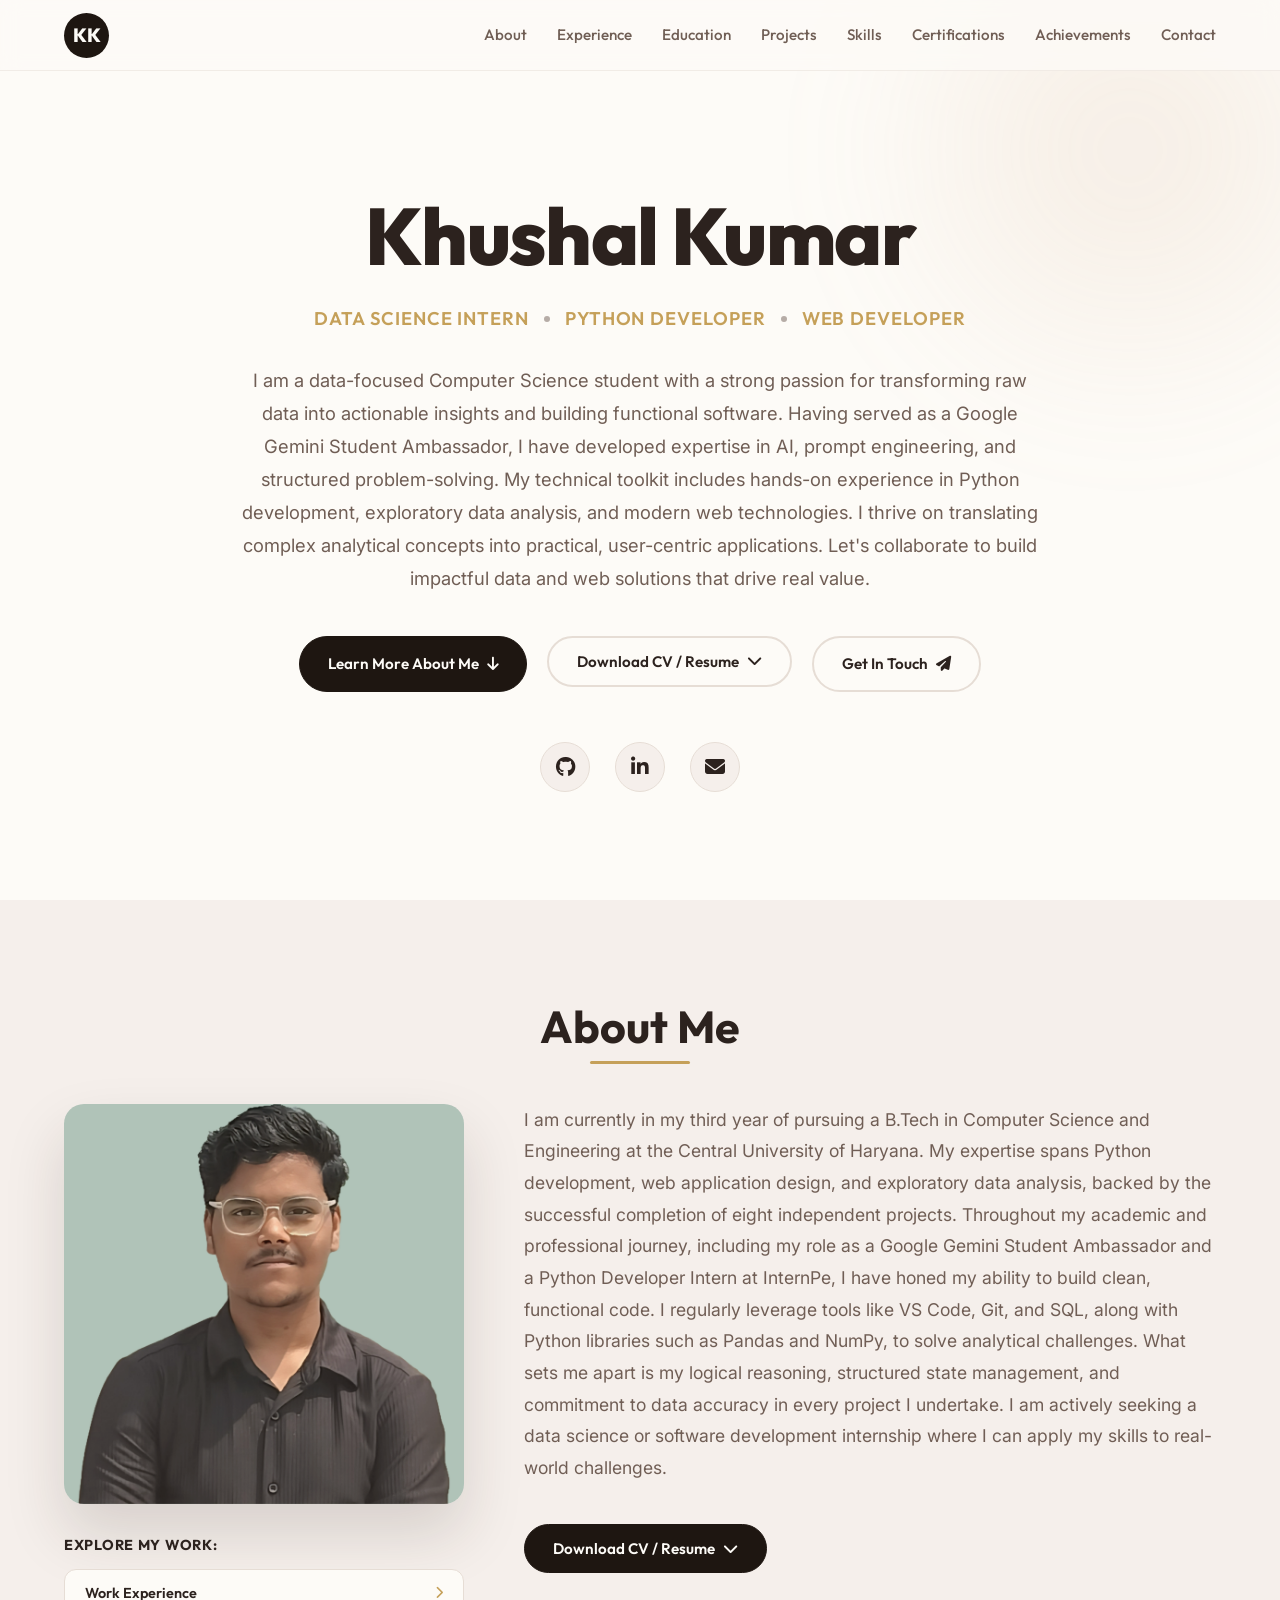
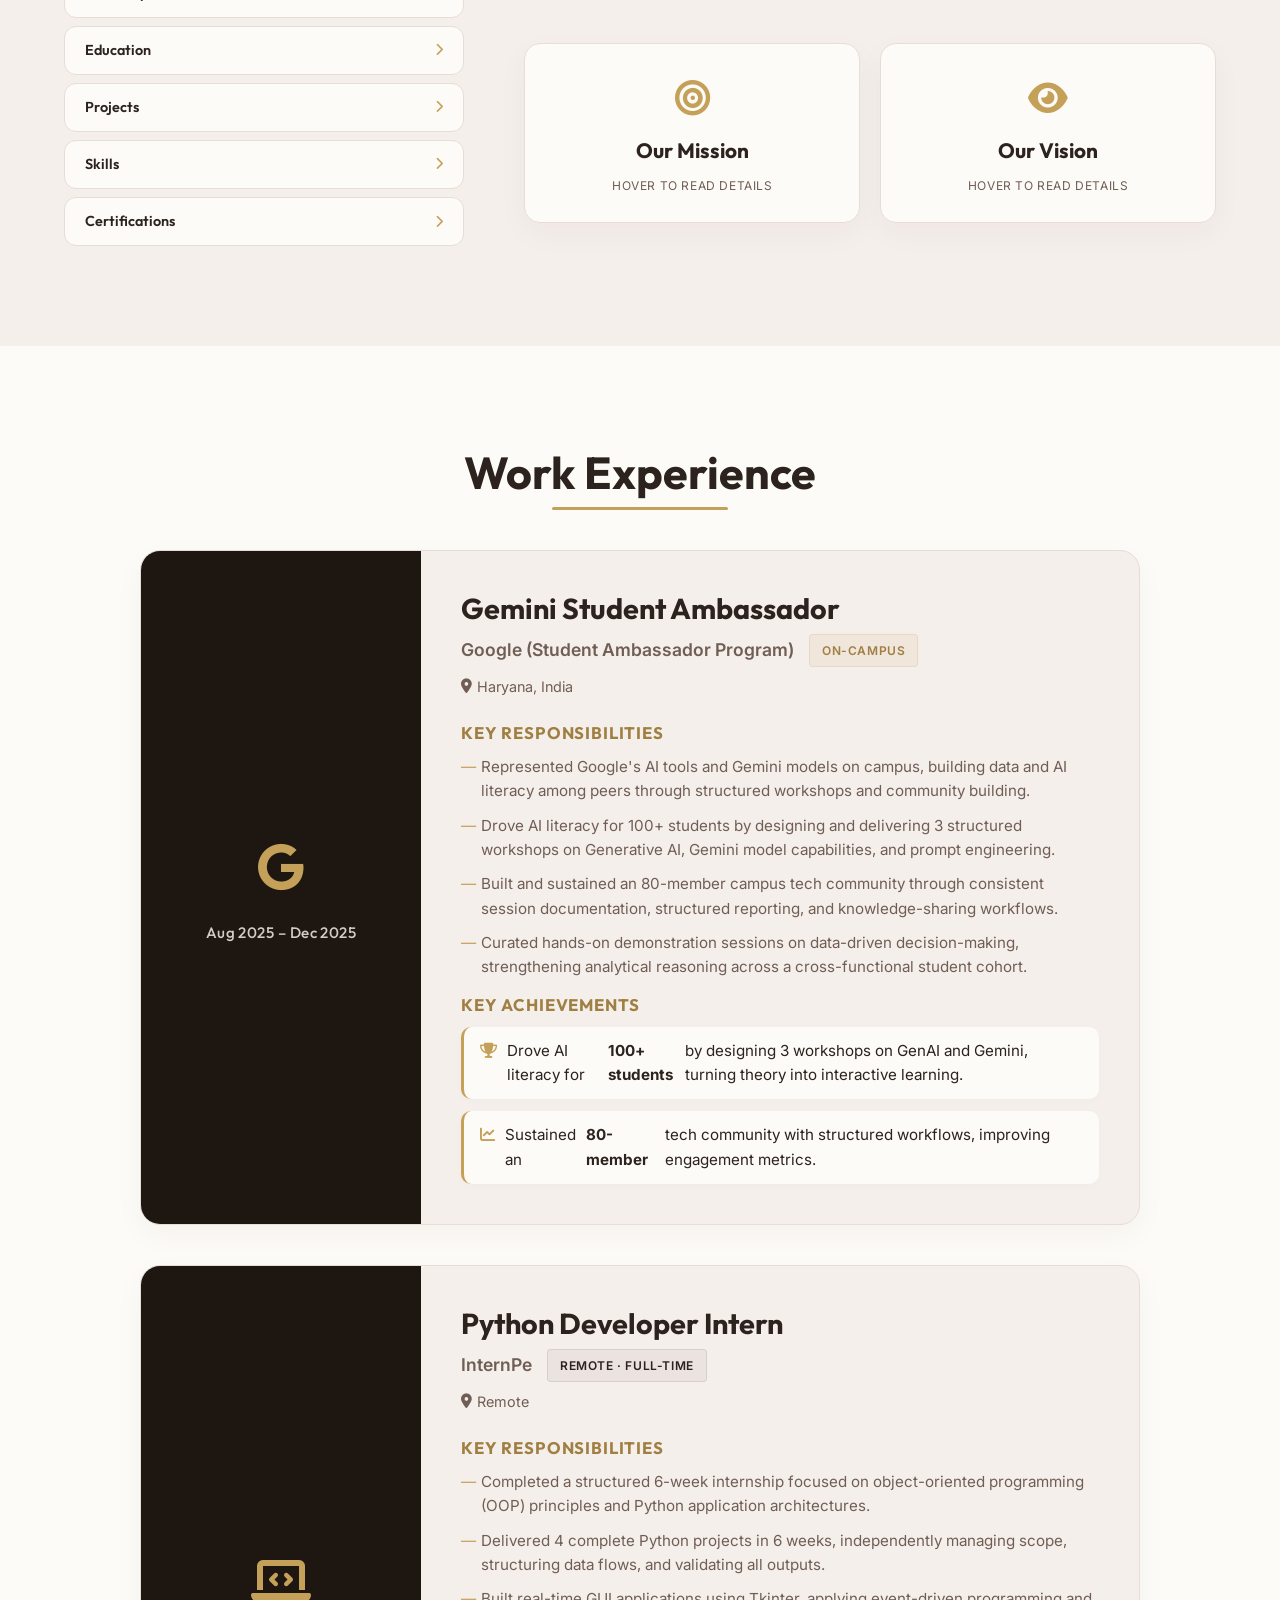
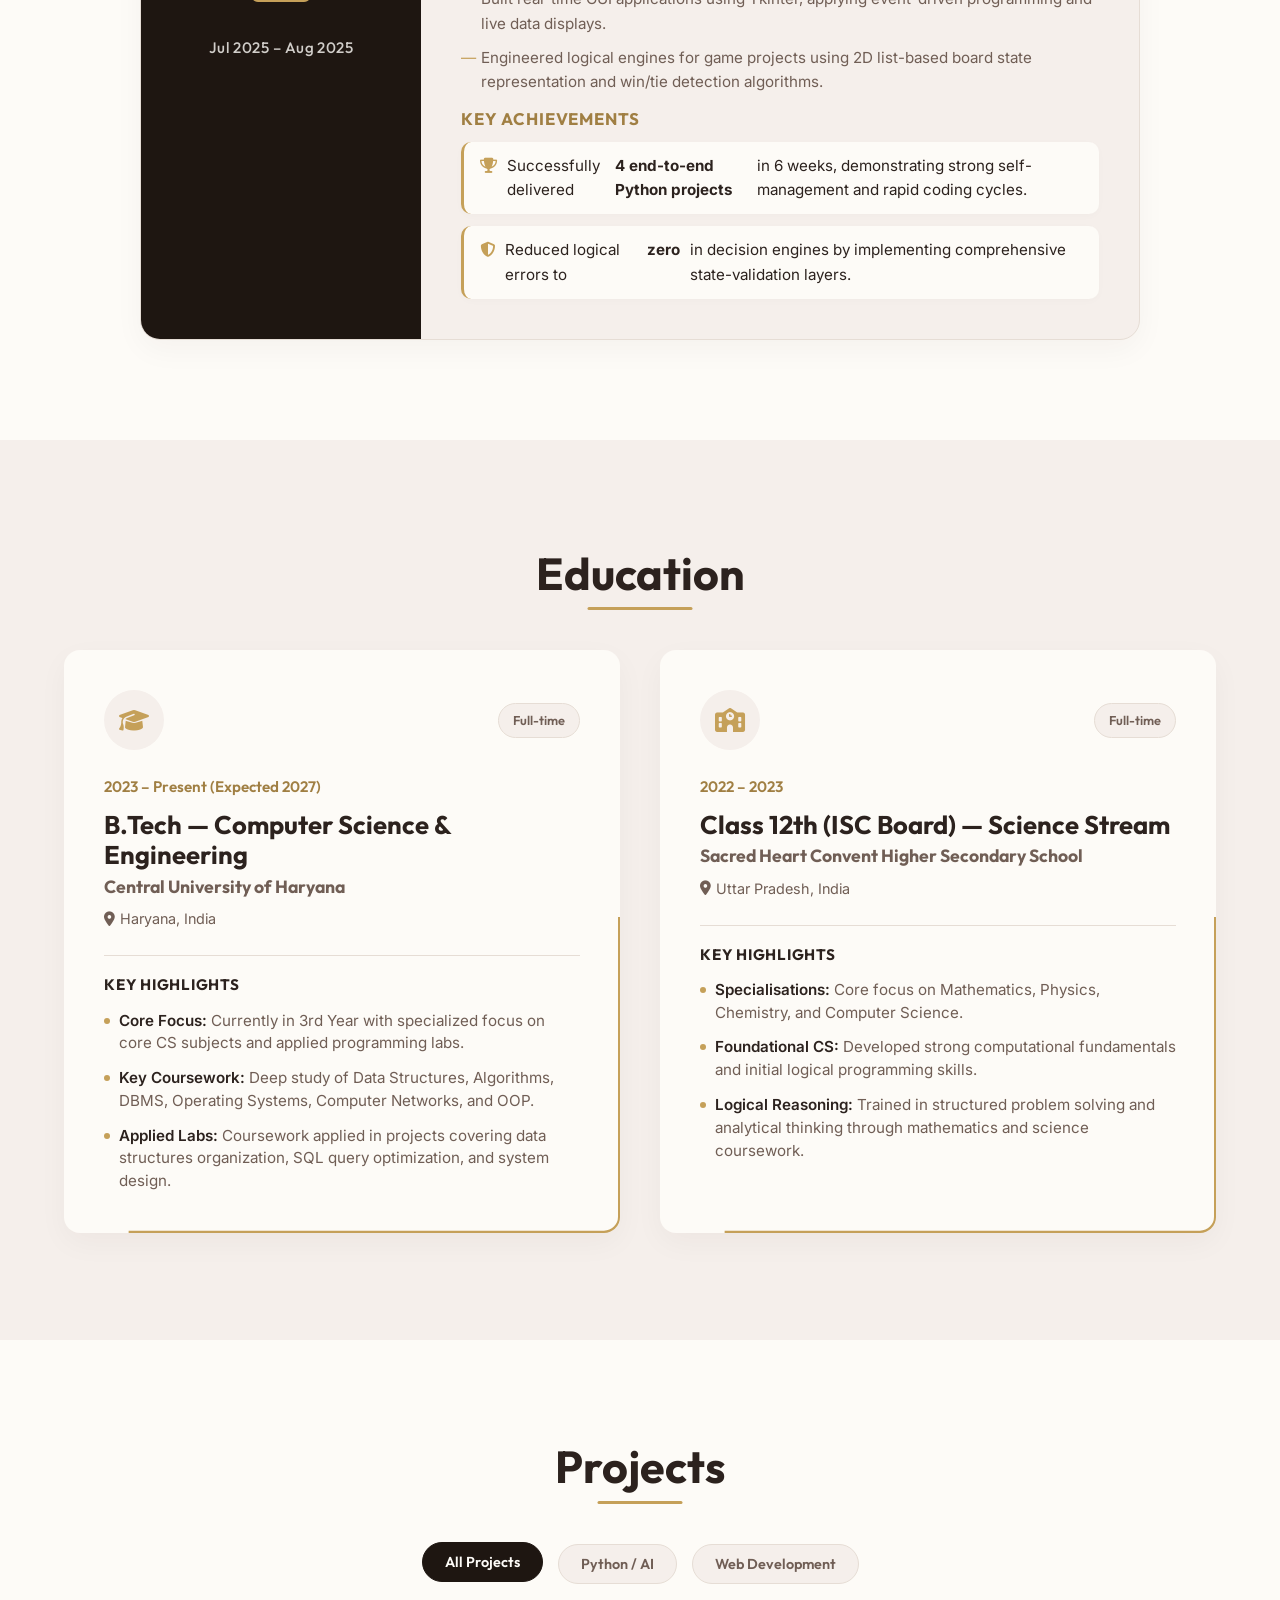
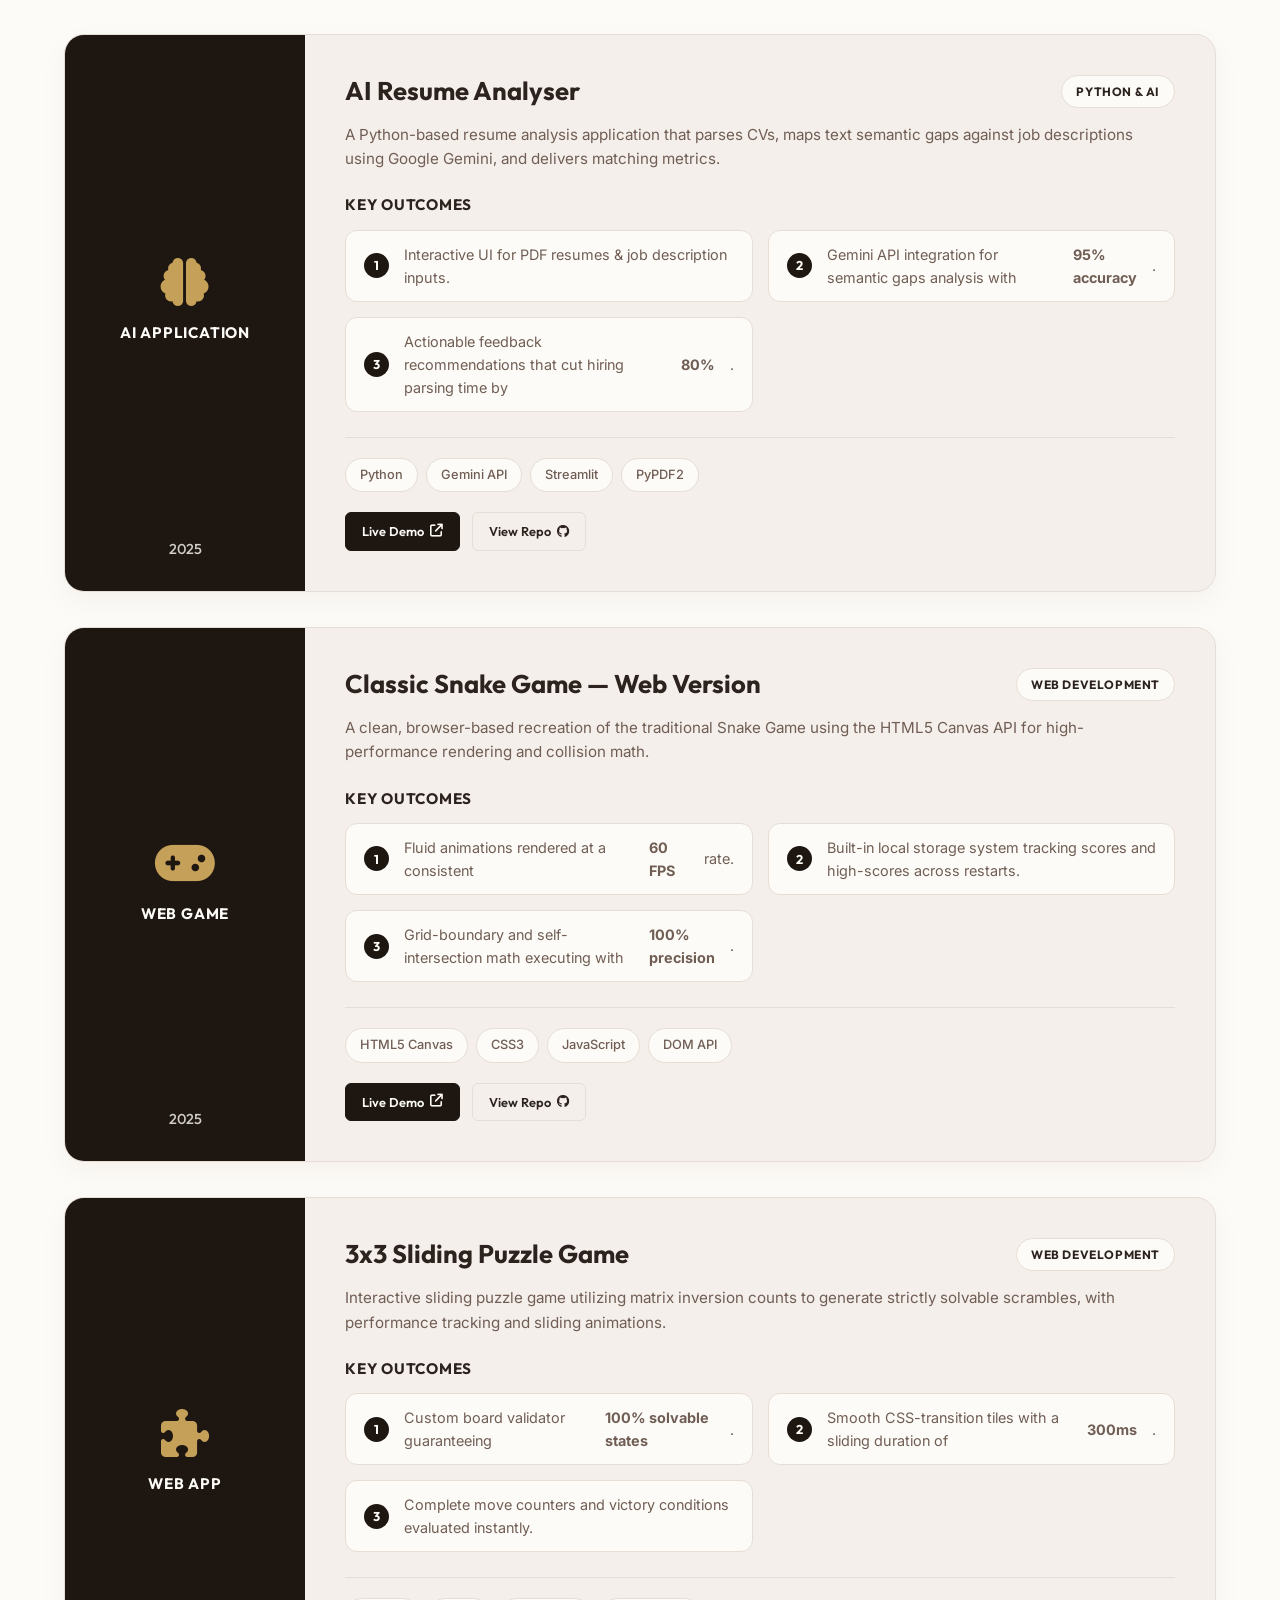
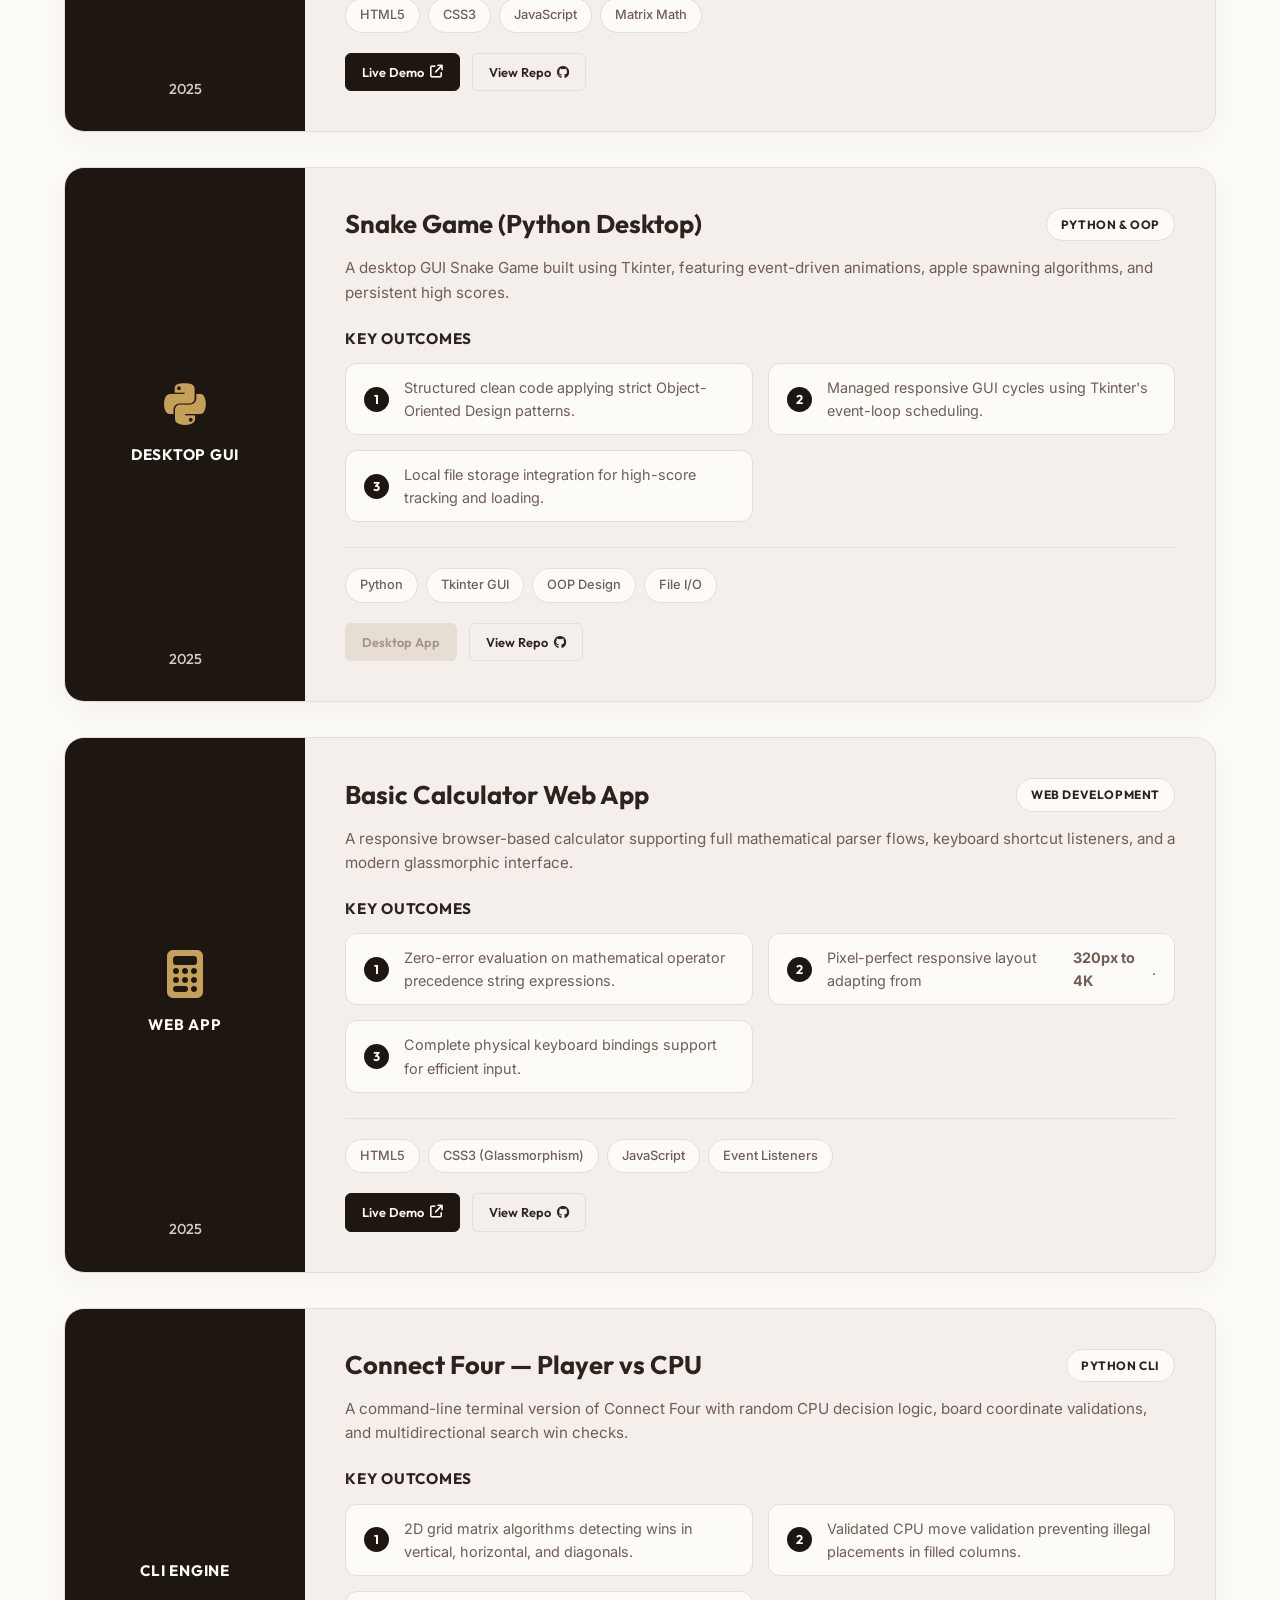
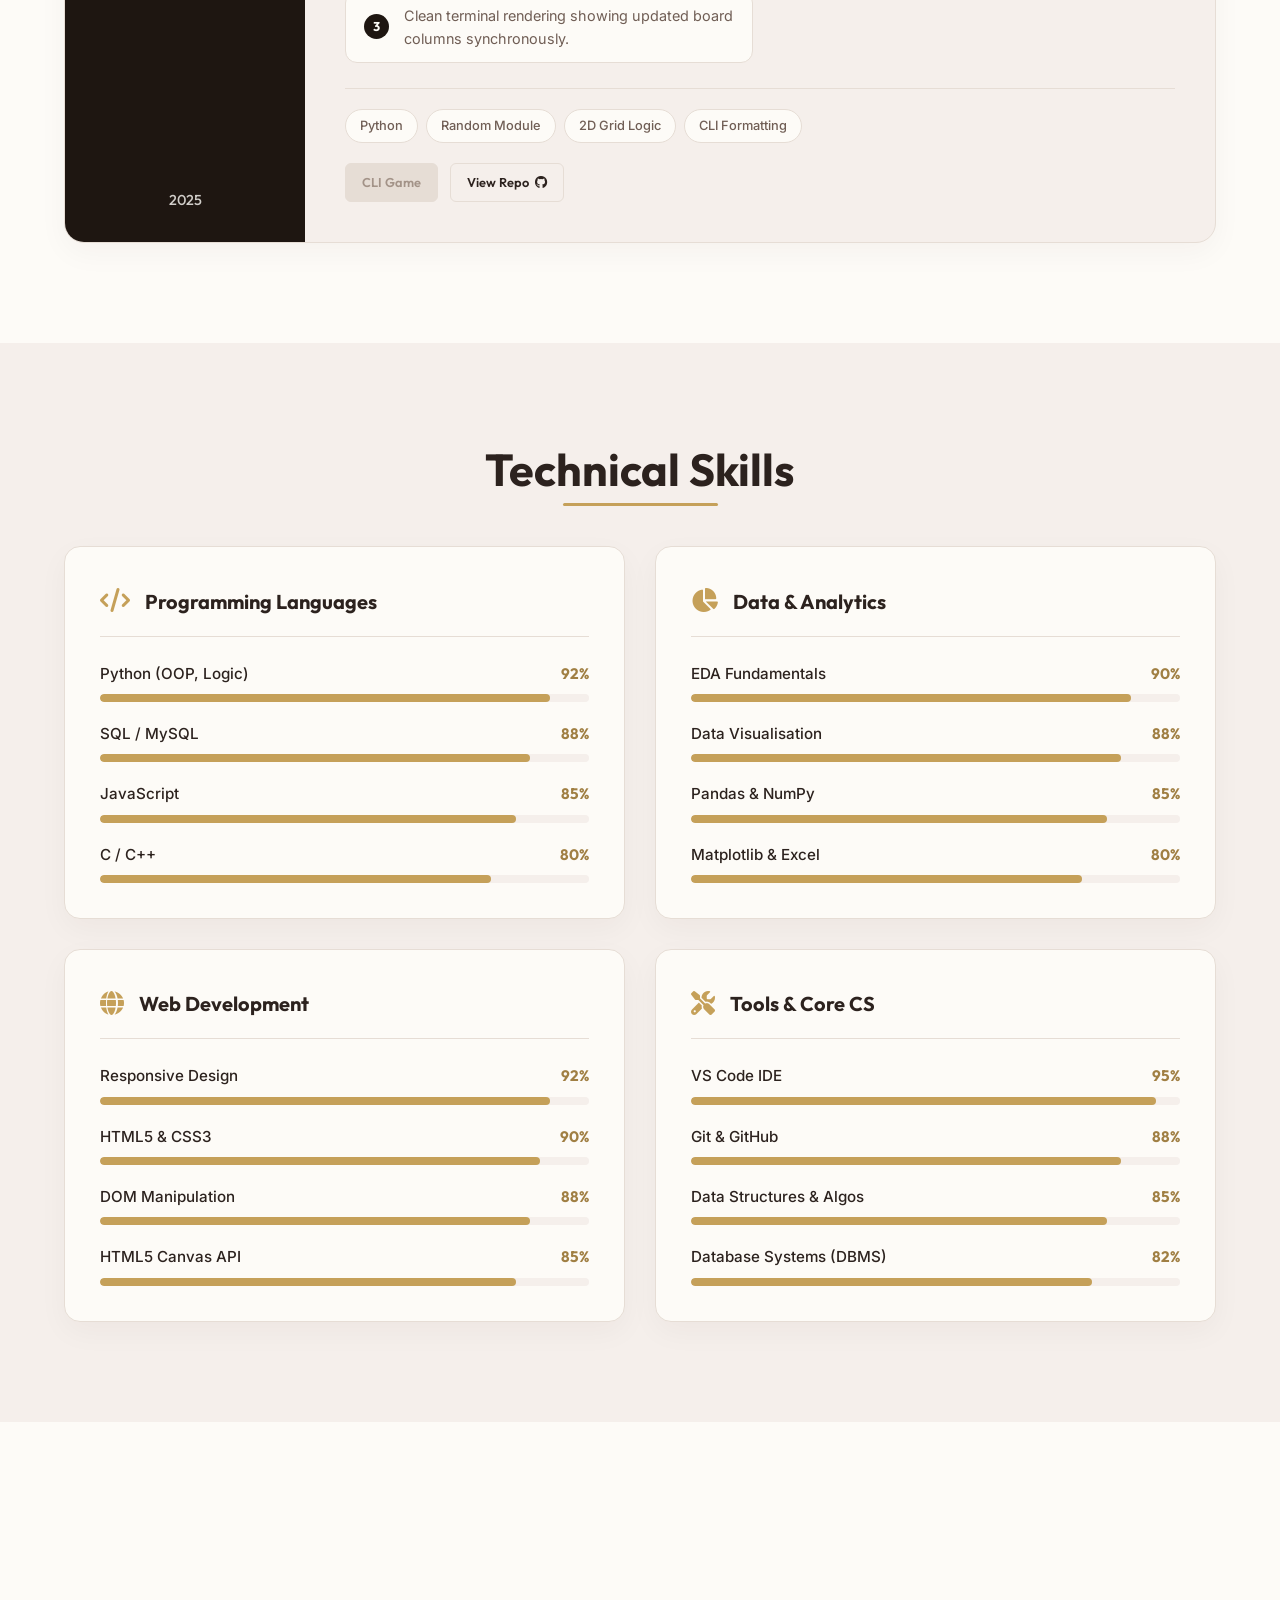
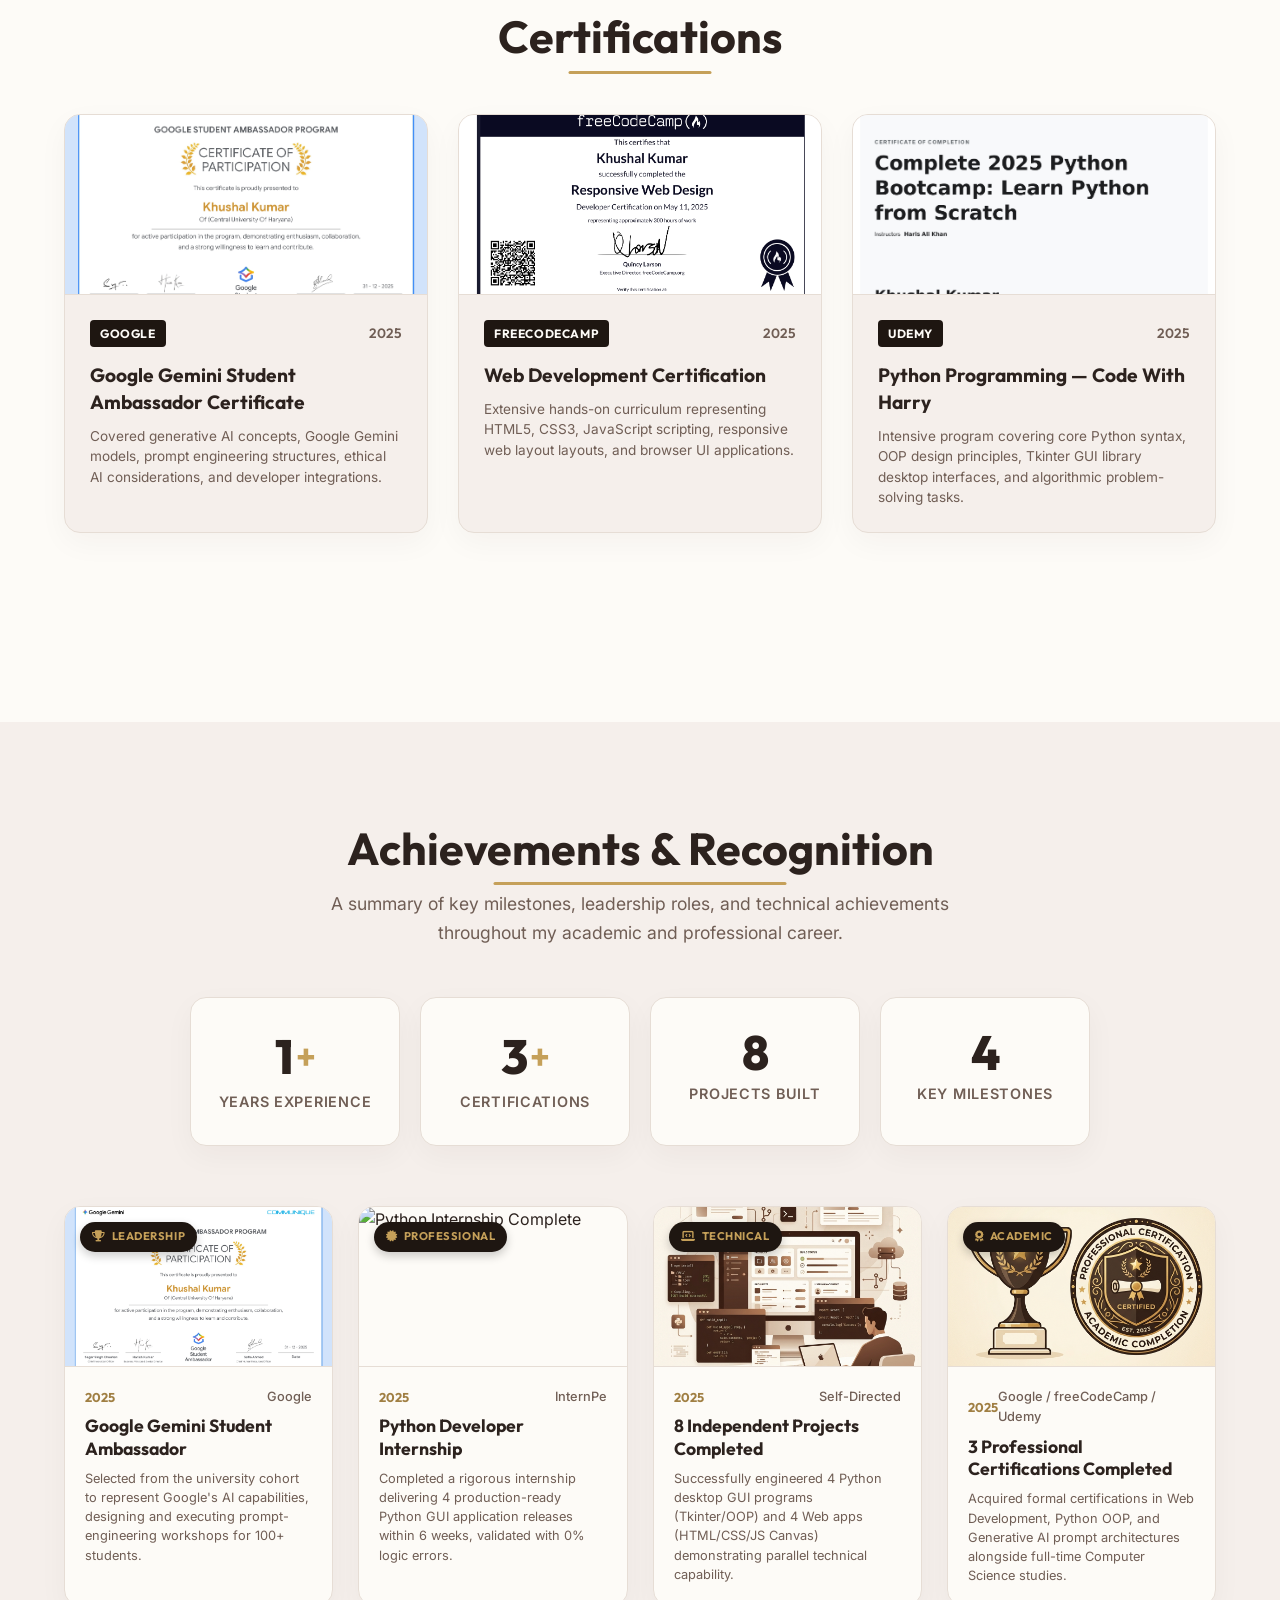
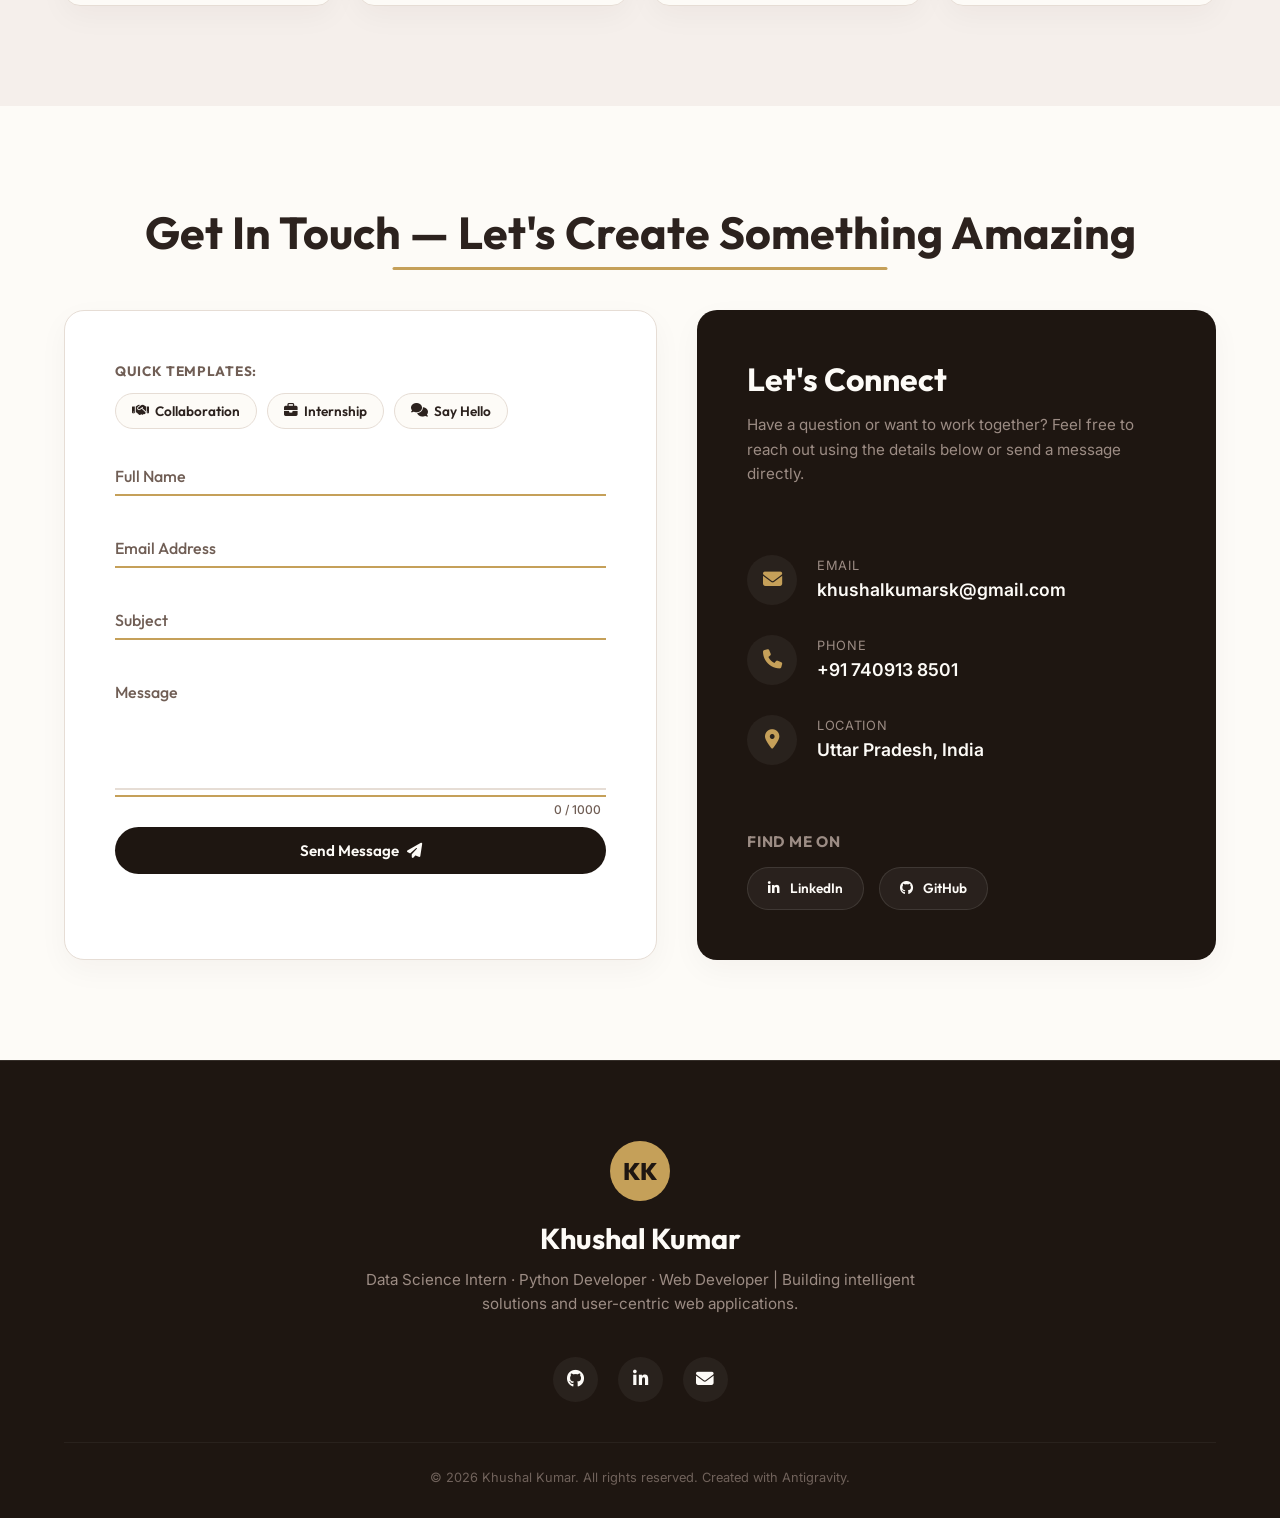
==== commit 996bcbbd: "Add files via upload" ====
--- a/Khushal_Portfolio/index.html
+++ b/Khushal_Portfolio/index.html
@@ -63,6 +63,15 @@
                     </p>
                     <div class="landing-cta" id="landing-cta">
                         <a href="#about" class="btn btn-primary" id="btn-learn-more">Learn More About Me <i class="fa-solid fa-arrow-down"></i></a>
+                        <div class="dropdown" id="landing-cv-resume-dropdown">
+                            <button type="button" class="btn btn-secondary dropdown-toggle" id="btn-download-menu" aria-haspopup="true" aria-expanded="false">
+                                Download CV / Resume <i class="fa-solid fa-chevron-down"></i>
+                            </button>
+                            <div class="dropdown-menu" aria-labelledby="btn-download-menu">
+                                <a href="resume.pdf" download="Khushal_Kumar_Resume.pdf" class="dropdown-item"><i class="fa-solid fa-file-pdf"></i> Download Resume</a>
+                                <a href="CV.pdf" download="Khushal_Kumar_CV.pdf" class="dropdown-item"><i class="fa-solid fa-file-invoice"></i> Download CV</a>
+                            </div>
+                        </div>
                         <a href="#contact" class="btn btn-secondary" id="btn-get-in-touch">Get In Touch <i class="fa-solid fa-paper-plane"></i></a>
                     </div>
                     <div class="landing-socials" id="landing-socials">
@@ -99,6 +108,18 @@
                         <p class="about-text" id="about-text">
                             I am currently in my third year of pursuing a B.Tech in Computer Science and Engineering at the Central University of Haryana. My expertise spans Python development, web application design, and exploratory data analysis, backed by the successful completion of eight independent projects. Throughout my academic and professional journey, including my role as a Google Gemini Student Ambassador and a Python Developer Intern at InternPe, I have honed my ability to build clean, functional code. I regularly leverage tools like VS Code, Git, and SQL, along with Python libraries such as Pandas and NumPy, to solve analytical challenges. What sets me apart is my logical reasoning, structured state management, and commitment to data accuracy in every project I undertake. I am actively seeking a data science or software development internship where I can apply my skills to real-world challenges.
                         </p>
+                        
+                        <div class="about-cta">
+                            <div class="dropdown" id="about-cv-resume-dropdown">
+                                <button type="button" class="btn btn-primary dropdown-toggle" id="btn-download-menu-about" aria-haspopup="true" aria-expanded="false">
+                                    Download CV / Resume <i class="fa-solid fa-chevron-down"></i>
+                                </button>
+                                <div class="dropdown-menu" aria-labelledby="btn-download-menu-about">
+                                    <a href="resume.pdf" download="Khushal_Kumar_Resume.pdf" class="dropdown-item"><i class="fa-solid fa-file-pdf"></i> Download Resume</a>
+                                    <a href="CV.pdf" download="Khushal_Kumar_CV.pdf" class="dropdown-item"><i class="fa-solid fa-file-invoice"></i> Download CV</a>
+                                </div>
+                            </div>
+                        </div>
                         
                         <div class="mission-vision-cards">
                             <div class="mv-card flip-card" id="mission-card">
@@ -851,6 +872,14 @@
                 <div class="contact-grid">
                     <!-- Left: Form -->
                     <div class="contact-form-card reveal" id="contact-form-card">
+                        <div class="form-templates">
+                            <span class="template-label">Quick Templates:</span>
+                            <div class="template-pills">
+                                <button type="button" class="template-pill" data-template="collab"><i class="fa-solid fa-handshake"></i> Collaboration</button>
+                                <button type="button" class="template-pill" data-template="internship"><i class="fa-solid fa-briefcase"></i> Internship</button>
+                                <button type="button" class="template-pill" data-template="hello"><i class="fa-solid fa-comments"></i> Say Hello</button>
+                            </div>
+                        </div>
                         <form id="portfolio-contact-form" class="contact-form" action="#" method="POST">
                             <div class="form-group">
                                 <input type="text" id="form-name" name="name" class="form-input" required placeholder=" ">
@@ -868,9 +897,10 @@
                                 <div class="form-line" id="line-subject"></div>
                             </div>
                             <div class="form-group">
-                                <textarea id="form-message" name="message" class="form-input textarea-input" required placeholder=" "></textarea>
+                                <textarea id="form-message" name="message" class="form-input textarea-input" required placeholder=" " maxlength="1000"></textarea>
                                 <label for="form-message" class="form-label">Message</label>
                                 <div class="form-line" id="line-message"></div>
+                                <span class="char-counter" id="message-char-counter">0 / 1000</span>
                             </div>
                             <button type="submit" class="btn btn-submit" id="btn-submit-form">
                                 <span>Send Message</span>
@@ -941,6 +971,9 @@
         </div>
     </footer>
 
+    <!-- Custom Toast Container -->
+    <div class="toast-notification-container" id="toast-container"></div>
+
     <!-- Custom JavaScript -->
     <script src="script.js"></script>
 </body>
--- a/Khushal_Portfolio/style.css
+++ b/Khushal_Portfolio/style.css
@@ -268,7 +268,7 @@
     background-color: var(--bg-primary);
     display: flex;
     align-items: center;
-    overflow: hidden;
+    overflow: visible;
     padding-top: 80px;
 }
 
@@ -354,6 +354,8 @@
 }
 
 .landing-cta {
+    position: relative;
+    z-index: 15;
     display: flex;
     justify-content: center;
     gap: 20px;
@@ -2392,3 +2394,248 @@
         padding: 35px 25px;
     }
 }
+
+/* ==========================================================================
+   DROPDOWN MENU SYSTEM FOR RESUME/CV DOWNLOADS
+   ========================================================================== */
+.dropdown {
+    position: relative;
+    display: inline-block;
+    z-index: 15;
+}
+
+.dropdown-toggle {
+    cursor: pointer;
+}
+
+.dropdown-menu {
+    position: absolute;
+    top: calc(100% + 12px);
+    left: 50%;
+    transform: translateX(-50%) translateY(10px) scale(0.95);
+    min-width: 240px;
+    background-color: var(--bg-primary);
+    border: 1px solid var(--border-color);
+    border-radius: 16px;
+    box-shadow: 0 15px 35px rgba(44, 34, 30, 0.12);
+    padding: 8px;
+    z-index: 100;
+    opacity: 0;
+    visibility: hidden;
+    transition: var(--transition-bounce);
+    display: flex;
+    flex-direction: column;
+    gap: 4px;
+}
+
+.dropdown.show .dropdown-menu {
+    opacity: 1;
+    visibility: visible;
+    transform: translateX(-50%) translateY(0) scale(1);
+}
+
+.dropdown-item {
+    display: flex;
+    align-items: center;
+    gap: 12px;
+    padding: 12px 18px;
+    font-family: var(--font-title);
+    font-weight: 600;
+    font-size: 0.95rem;
+    color: var(--text-primary);
+    border-radius: 12px;
+    background: none;
+    border: none;
+    width: 100%;
+    text-align: left;
+    cursor: pointer;
+    transition: var(--transition-smooth);
+}
+
+.dropdown-item i {
+    color: var(--accent);
+    font-size: 1.1rem;
+    transition: var(--transition-smooth);
+    width: 16px;
+    text-align: center;
+}
+
+.dropdown-item:hover {
+    background-color: var(--bg-secondary);
+    color: var(--accent-hover);
+}
+
+.dropdown-item:hover i {
+    transform: scale(1.1);
+    color: var(--accent-hover);
+}
+
+.dropdown-toggle i {
+    transition: transform 0.3s ease;
+}
+
+.dropdown.show .dropdown-toggle i {
+    transform: rotate(180deg);
+}
+
+.about-cta {
+    position: relative;
+    z-index: 15;
+    margin: 10px 0 25px 0;
+    opacity: 0;
+    transform: translateY(20px);
+    transition: all 0.8s cubic-bezier(0.25, 0.8, 0.25, 1);
+    display: inline-block;
+}
+
+.about-section.active .about-cta {
+    opacity: 1;
+    transform: translateY(0);
+    transition-delay: 0.5s;
+}
+
+/* Adjustments for mobile view */
+@media (max-width: 480px) {
+    .dropdown {
+        width: 100%;
+    }
+    .dropdown-toggle {
+        width: 100%;
+    }
+    .dropdown-menu {
+        width: 100%;
+        min-width: unset;
+        left: 0;
+        transform: translateY(10px) scale(0.95);
+    }
+    .dropdown.show .dropdown-menu {
+        transform: translateY(0) scale(1);
+    }
+    .about-cta {
+        width: 100%;
+        text-align: center;
+    }
+}
+
+/* ==========================================================================
+   CONTACT FORM ENHANCEMENTS: TEMPLATES & CHAR COUNTER
+   ========================================================================== */
+.form-templates {
+    margin-bottom: 25px;
+    text-align: left;
+}
+
+.template-label {
+    font-family: var(--font-title);
+    font-size: 0.85rem;
+    font-weight: 700;
+    text-transform: uppercase;
+    letter-spacing: 0.05em;
+    color: var(--text-secondary);
+    display: block;
+    margin-bottom: 10px;
+}
+
+.template-pills {
+    display: flex;
+    gap: 10px;
+    flex-wrap: wrap;
+}
+
+.template-pill {
+    background-color: var(--bg-primary);
+    border: 1px solid var(--border-color);
+    border-radius: 20px;
+    padding: 8px 16px;
+    font-size: 0.85rem;
+    font-weight: 600;
+    font-family: var(--font-title);
+    color: var(--text-primary);
+    cursor: pointer;
+    transition: var(--transition-smooth);
+    display: inline-flex;
+    align-items: center;
+    gap: 6px;
+}
+
+.template-pill:hover, .template-pill.active {
+    border-color: var(--accent);
+    background-color: var(--bg-secondary);
+    color: var(--accent-hover);
+    transform: translateY(-2px);
+}
+
+.char-counter {
+    position: absolute;
+    bottom: -22px;
+    right: 5px;
+    font-size: 0.75rem;
+    color: var(--text-secondary);
+    font-weight: 500;
+}
+
+.char-counter.warning {
+    color: #c97a22;
+}
+
+.char-counter.error {
+    color: #c93b22;
+}
+
+
+
+/* Toast Styler */
+.toast-notification-container {
+    position: fixed;
+    bottom: 30px;
+    right: 30px;
+    z-index: 3000;
+    display: flex;
+    flex-direction: column;
+    gap: 10px;
+    pointer-events: none;
+}
+
+.toast-notification {
+    background-color: var(--bg-dark);
+    color: var(--bg-primary);
+    border-left: 4px solid var(--accent);
+    border-radius: 8px;
+    padding: 14px 22px;
+    box-shadow: 0 10px 30px rgba(44, 34, 30, 0.15);
+    display: flex;
+    align-items: center;
+    gap: 12px;
+    font-family: var(--font-title);
+    font-weight: 500;
+    font-size: 0.9rem;
+    pointer-events: auto;
+    transform: translateX(120%);
+    opacity: 0;
+    transition: transform 0.4s cubic-bezier(0.175, 0.885, 0.32, 1.275), opacity 0.4s ease;
+}
+
+.toast-notification.active {
+    transform: translateX(0);
+    opacity: 1;
+}
+
+.toast-notification.success {
+    border-left-color: #4caf50;
+}
+
+.toast-notification.error {
+    border-left-color: #f44336;
+}
+
+.toast-notification.info {
+    border-left-color: var(--accent);
+}
+
+.toast-icon {
+    font-size: 1.1rem;
+}
+
+.toast-icon.success i { color: #4caf50; }
+.toast-icon.error i { color: #f44336; }
+.toast-icon.info i { color: var(--accent); }
